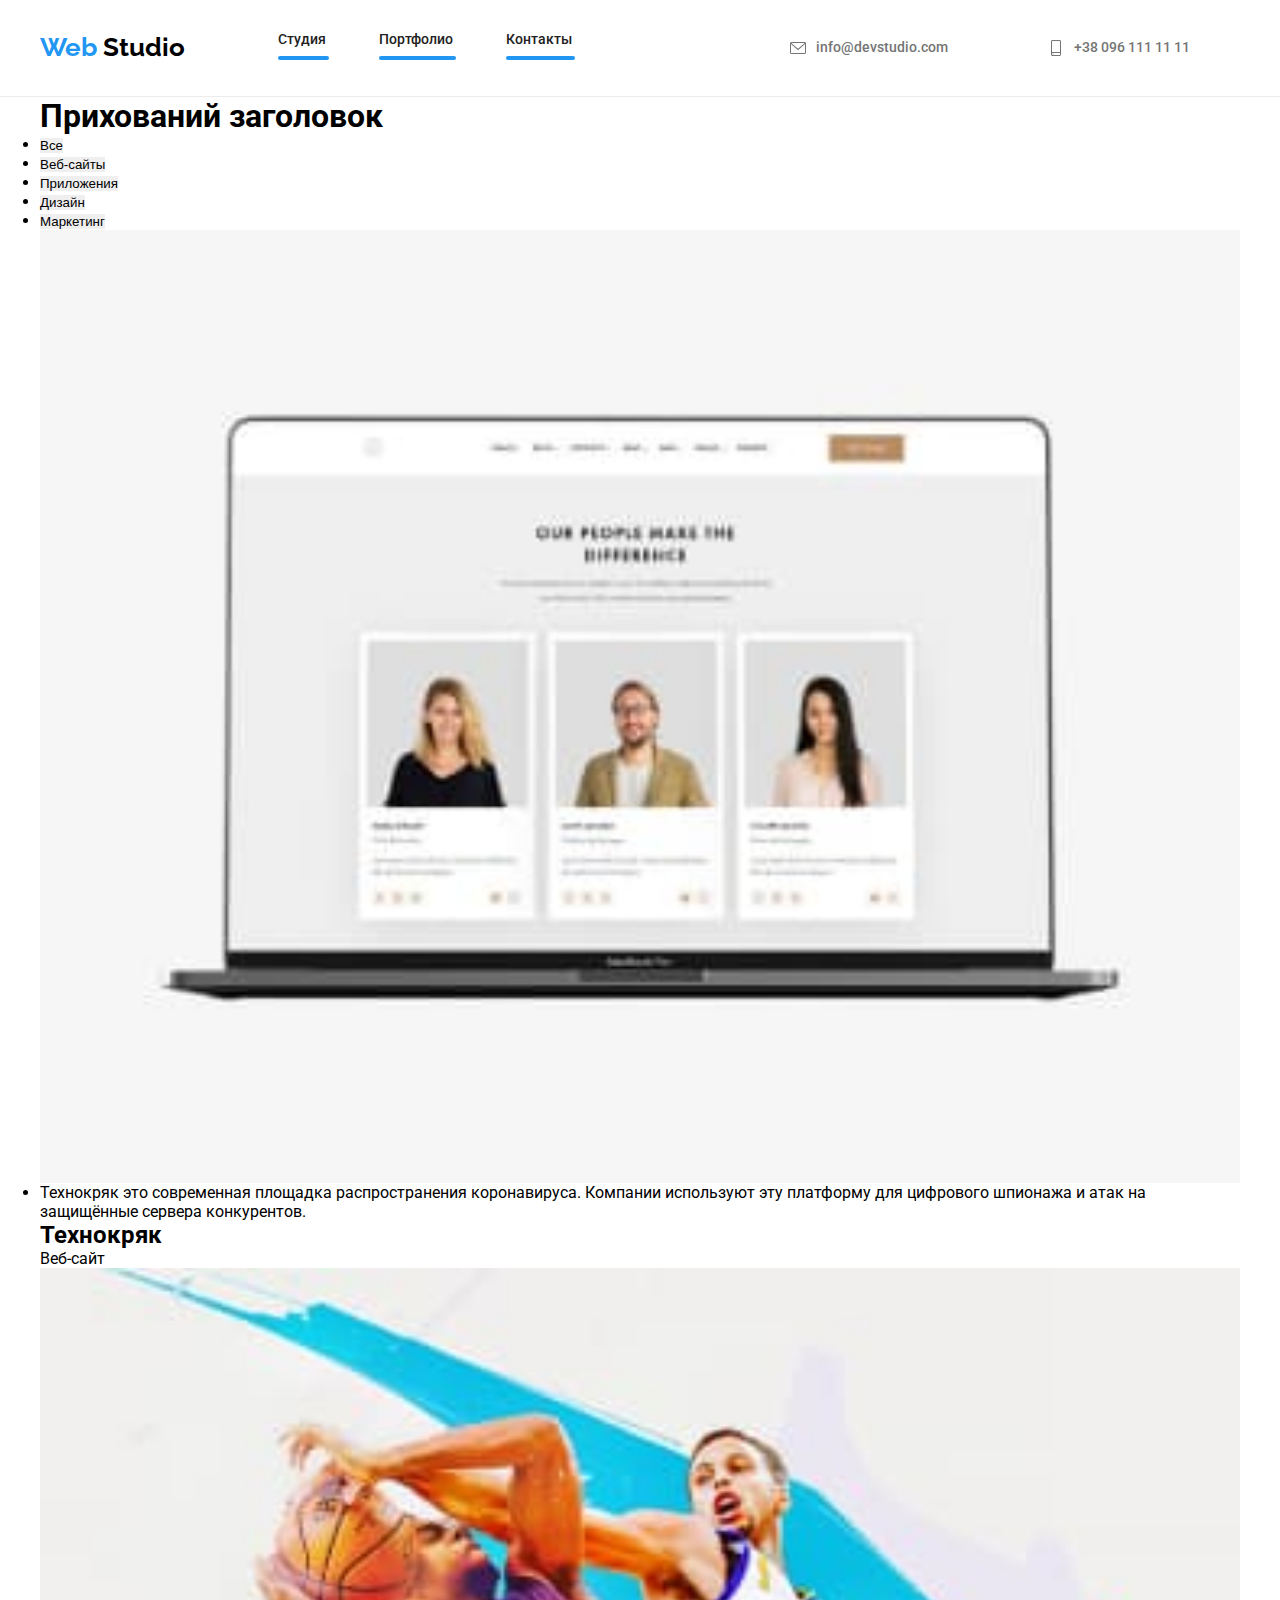
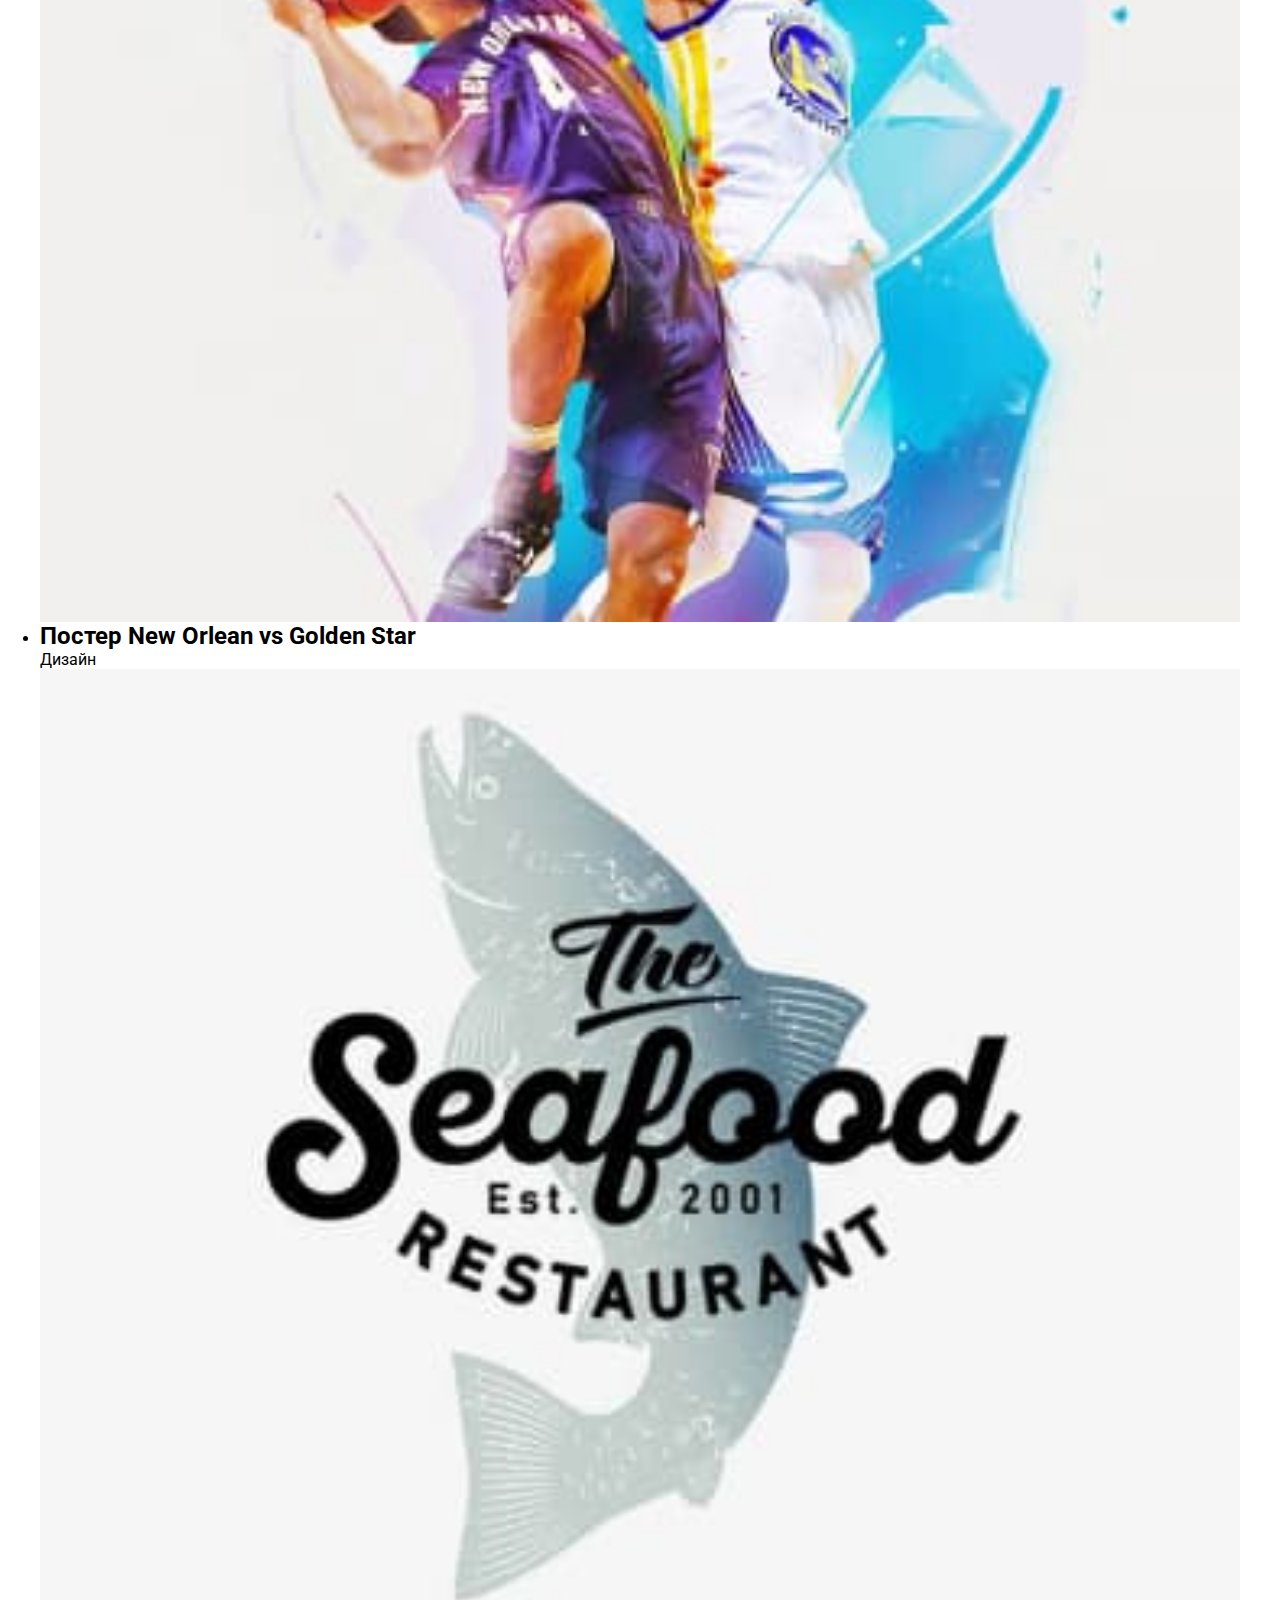
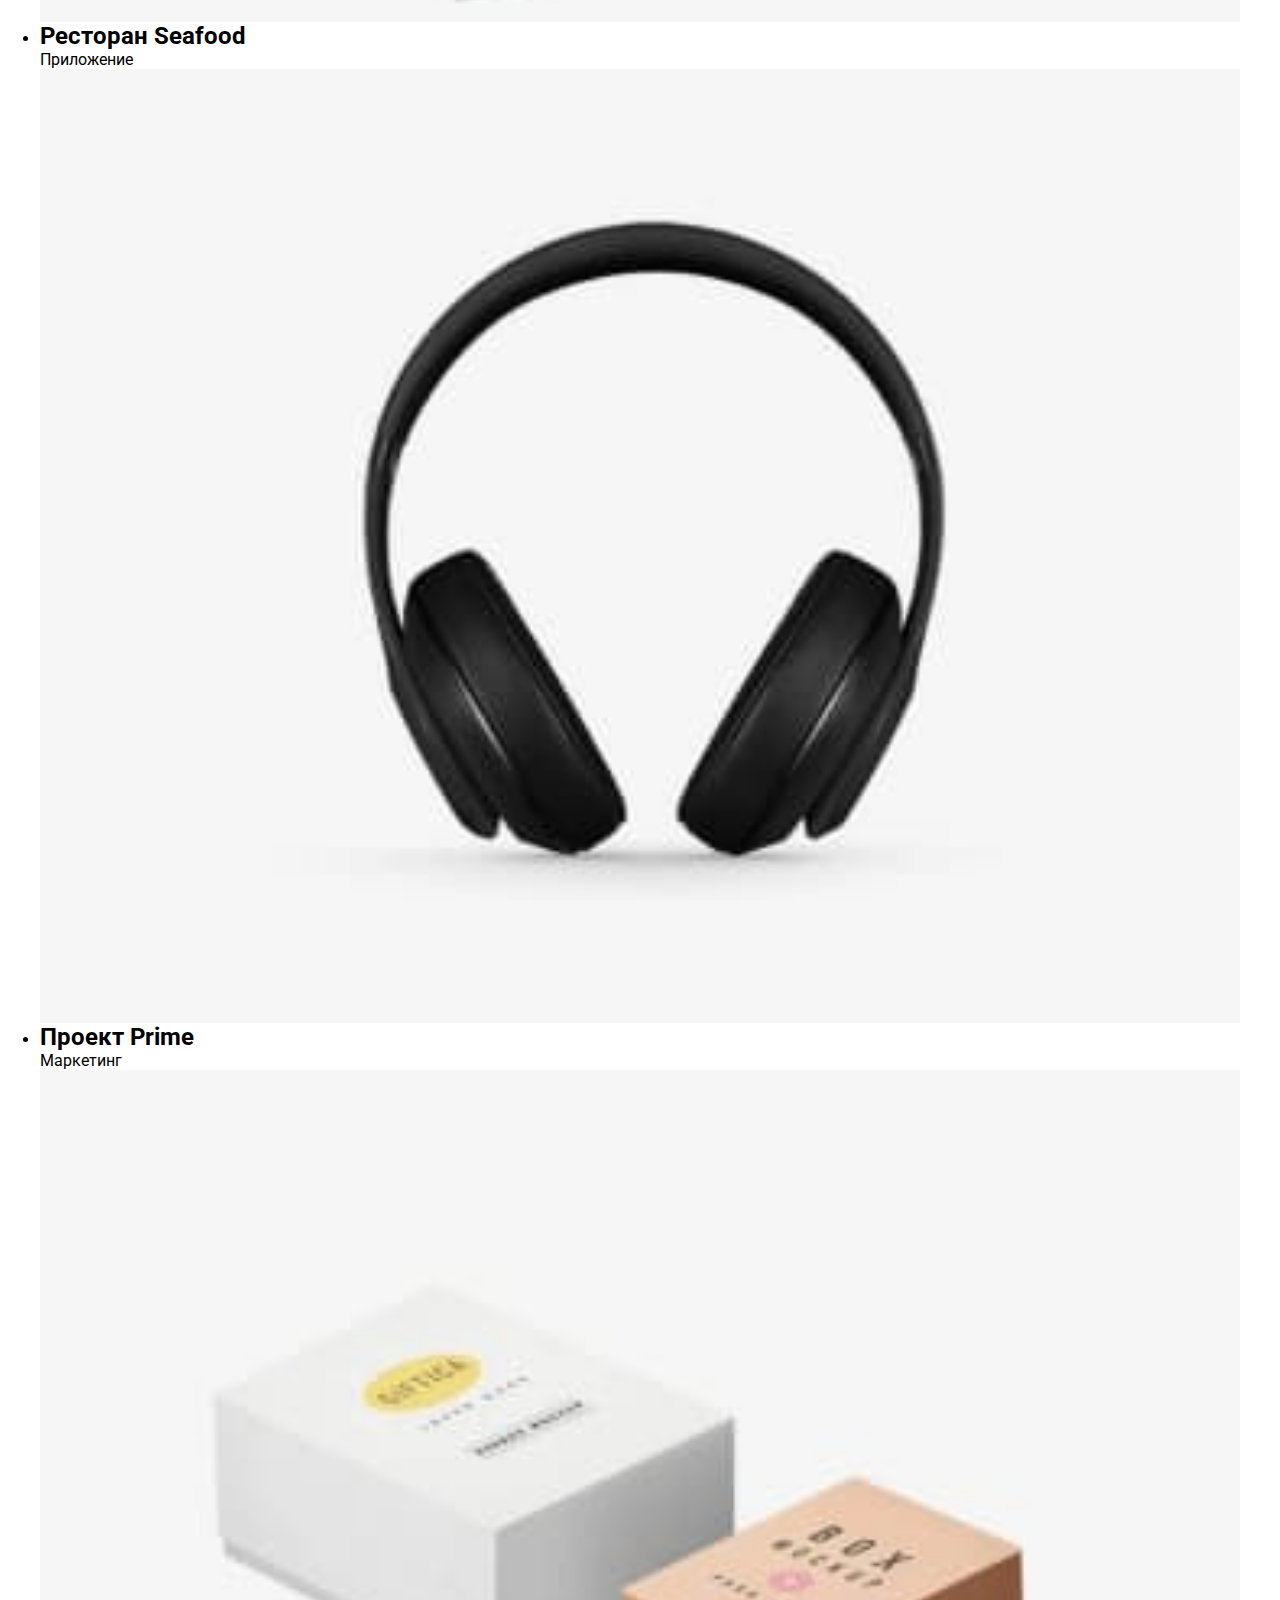
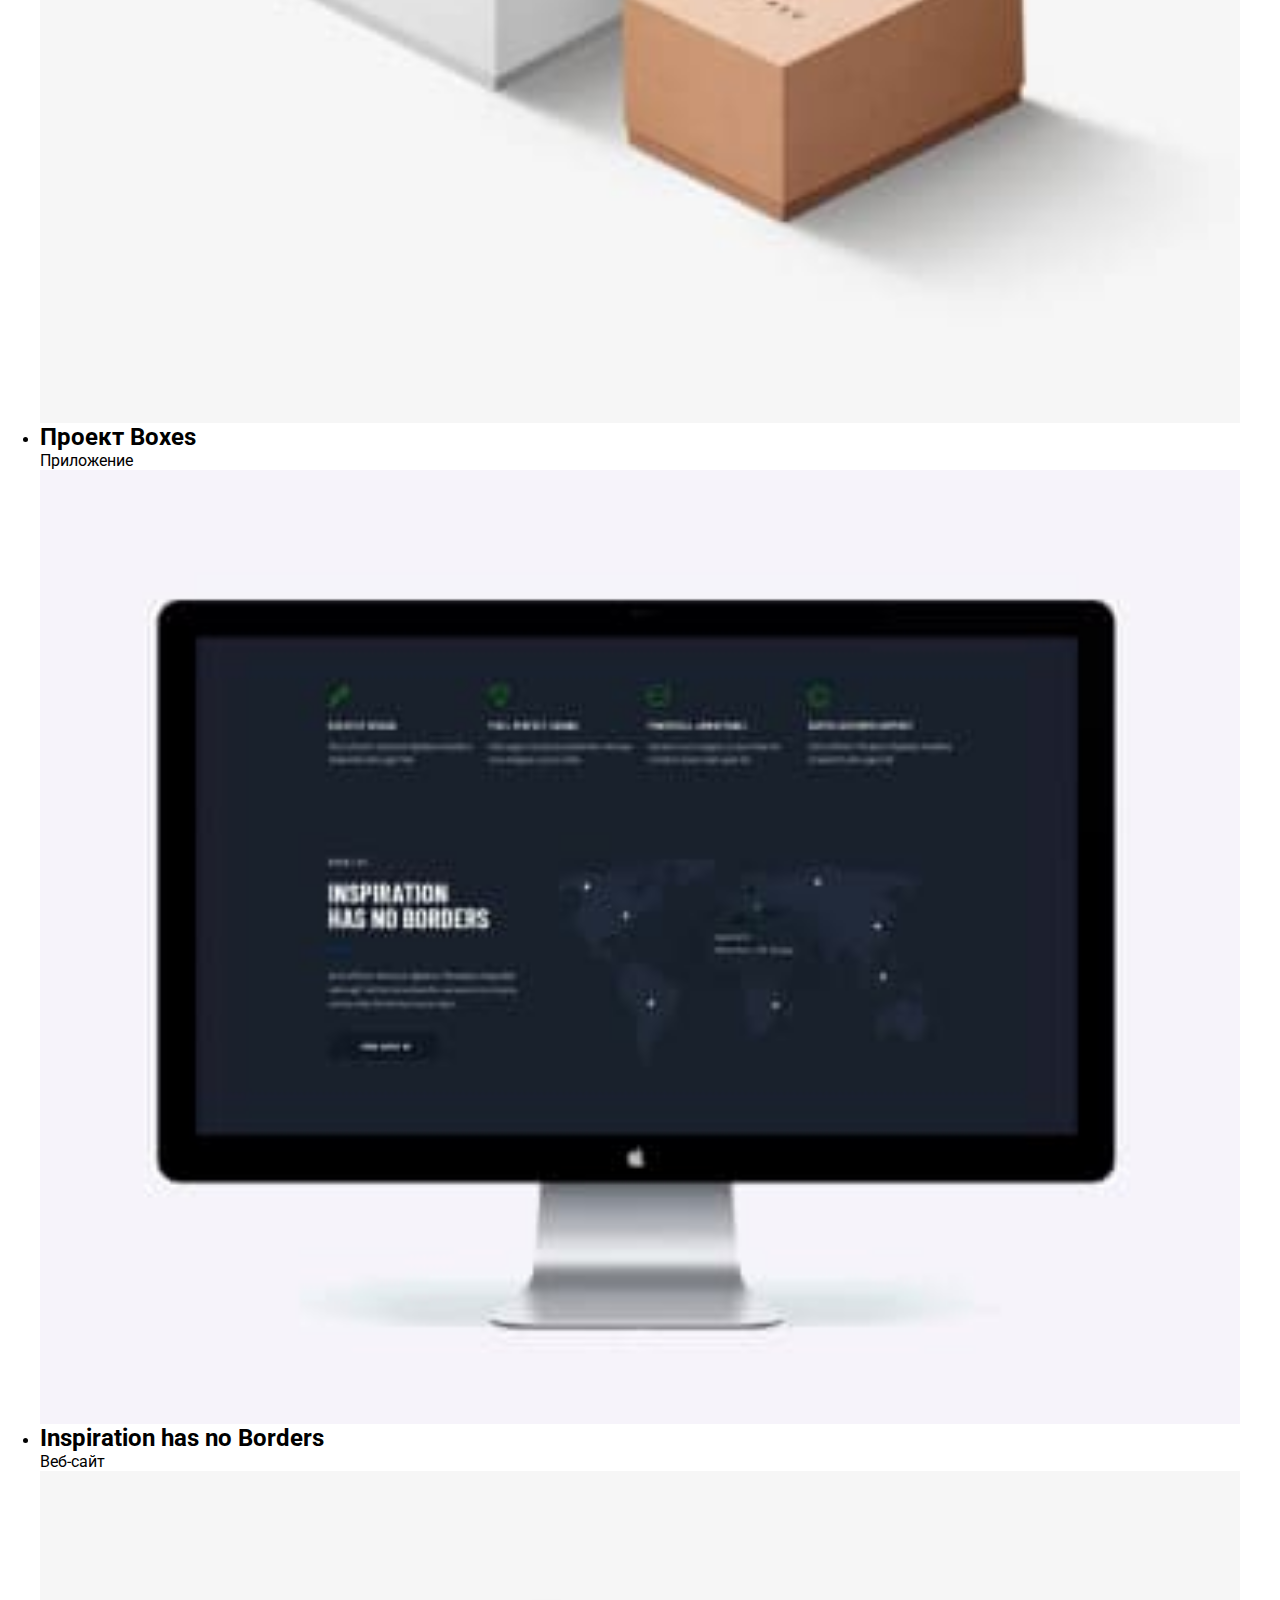
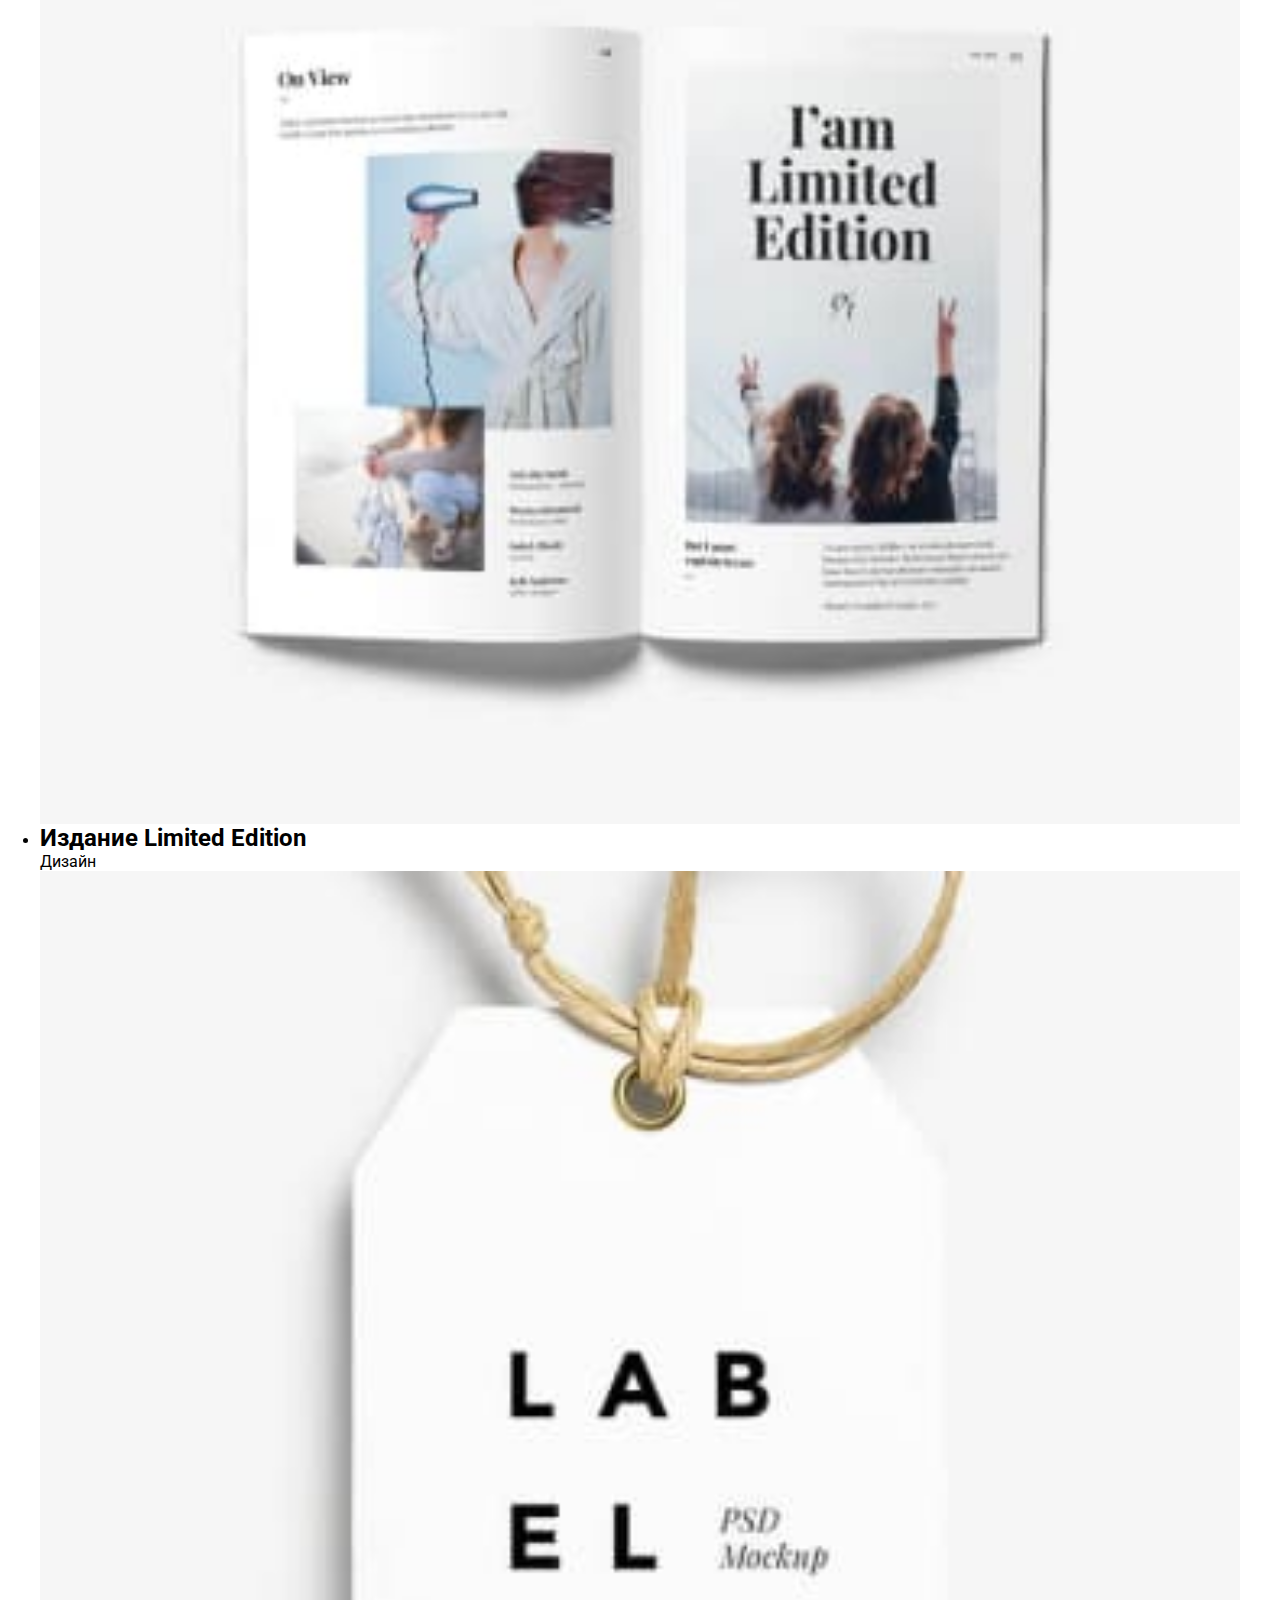
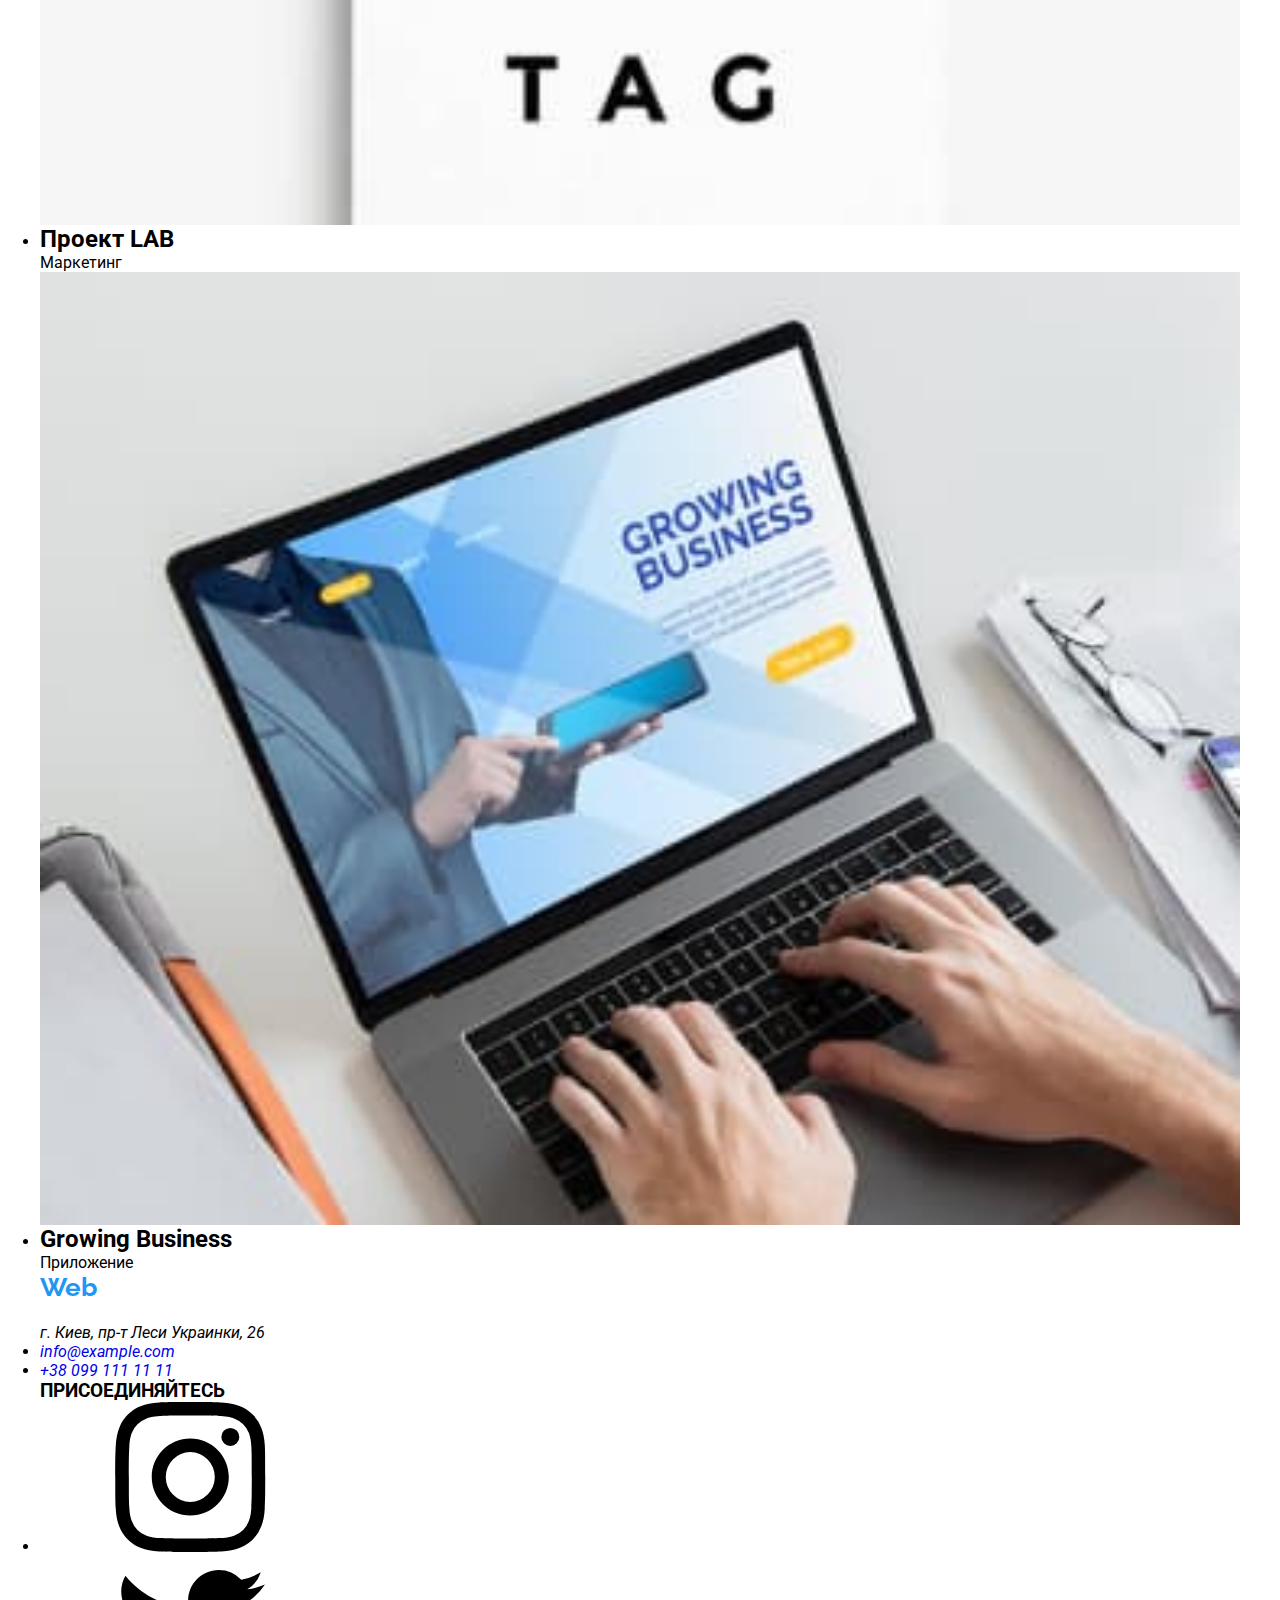
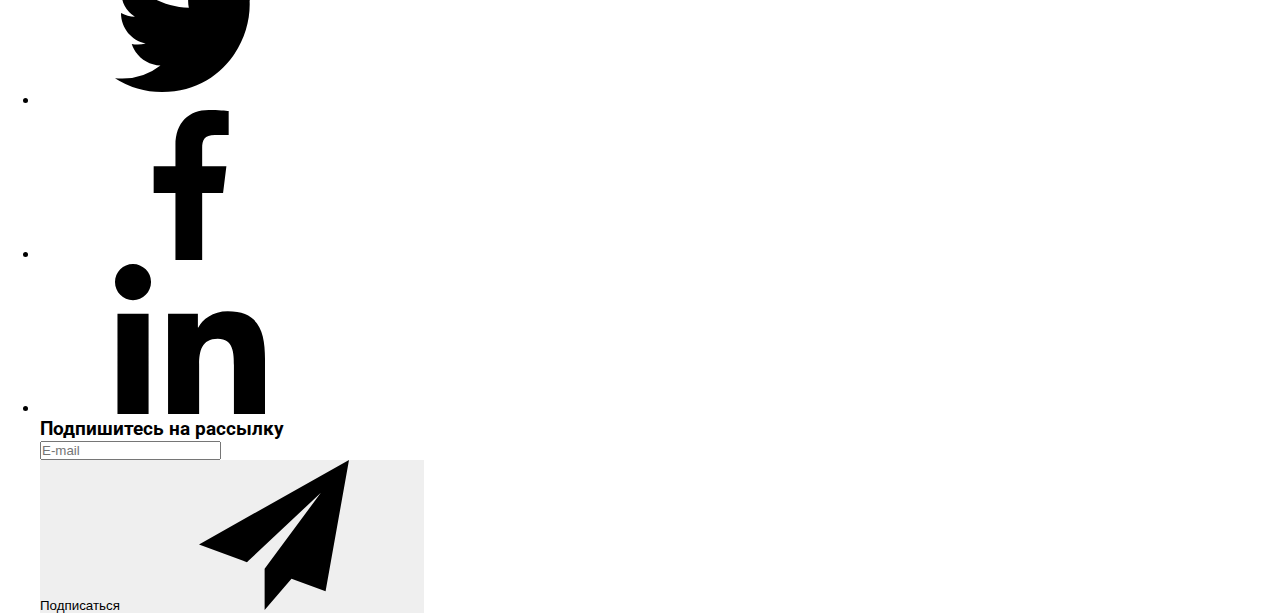
==== portfolio.html @ eff890a0 "Update portfolio.html" ====
<!DOCTYPE html>
<html lang="ru">
<head>
    <meta charset="UTF-8">
    <meta name="viewport" content="width=device-width, initial-scale=1.0">
    <title>Document</title>
    <link href="https://fonts.googleapis.com/css2?family=Raleway:wght@700&family=Roboto:wght@400;500;700;900&display=swap" rel="stylesheet">
    <link rel="stylesheet"  href="./css/modern-normalize.css">
    <link rel="stylesheet" href="./css/main.css"> 
</head>
<body>
    <header class="header header--line">
       <div class="container page-header">
        <nav class="nav-links main-nav">
          <a href="/" class="logotype"> 
            <span class="logotype__accent"> Web</span>
            Studio </a>

          <ul class="set-pages list">

            <li class="set-pages__item">
               <a class="set-pages__links"
                  href="./index.html" > 
                  Студия </a></li>

            <li class="set-pages__item">
               <a class="set-pages__links set-pages__links--current" 
                  href="">
                   Портфолио </a></li>

            <li class="set-pages__item">
               <a class="set-pages__links" 
                  href="#contacts" > 
                  Контакты </a> </li>
          </ul> 

        </nav>

          <ul class="contact-links list">

            <li class="contact-links__item">
              <a class="contact-links__link" href="mailto:info@devstudio.com">
                <svg class="contact-links__mail-svg">
                  <use href="./img/icons.svg#icon-envelope"></use>
                </svg>
                info@devstudio.com</a></li> 

            <li class="contact-links__item">
              <a class="contact-links__link" href="tel:+380961111111">
                <svg class="contact-links__tel-svg">
                  <use href="./img/icons.svg#icon-smartphone"></use>
                </svg>
                +38 096 111 11 11</a> </li>  
          </ul> 
        
       </div>   
    </header>

    <main> 
      <section class="main-main">
        <div class="container container--portfolio"> 
          <h1 class="visually-hidden"> Прихований заголовок  </h1>  
          <!-- КНОПКИ-->

          <ul class="btn-box">
           <li class="btn-box__element">
           
              <button class="btn-box__button" 
               type="button" > Все 
              </button> 
           </li> 

           <li class="btn-box__element">
              <button class="btn-box__button" 
               type="button" > Веб-сайты
              </button>
           </li> 

           <li class="btn-box__element"> 
             <button class="btn-box__button" 
              type="button" > Приложения 
             </button> 
           </li> 

           <li class="btn-box__element"> 
             <button class="btn-box__button"
               type="button" > Дизайн
             </button> 
           </li> 

           <li class="btn-box__element">
              <button class="btn-box__button" 
               type="button" > Маркетинг 
             </button> 
           </li> 
          </ul>
        
          <!-- картрчки -->

          <ul class="card-filters">

              <li class="card-filters__element">
  
                <a class="card-filters__link">
                  <div class="card-filters__thumb">
                    <img 
                     src="./img/img8.jpg" 
                     alt="Фото сторінки веб-сайту"
                     > 
                     <div class="card-filters__overlay">
                       <p class="card-filters__actionstext"> Технокряк это современная площадка распространения коронавируса. Компании используют эту платформу для цифрового шпионажа и атак на защищённые сервера конкурентов.</p>
                     </div>
                  </div>
                  <div class="card-filters__content">
                    <h2 class="card-filters__title">Технокряк</h2>
                    <p class="card-filters__text">Веб-сайт</p>
                 </div>
                </a>
              </li>
  
              <li class="card-filters__element">
  
                 <a class="card-filters__link">
                  <div class="card-filters__thumb">
                    <img 
                     src="./img/img9.jpg" 
                     alt="Фото постера з двома баскетболістами" 
                     >
                   </div>
                   <div class="card-filters__content">
                    <h2 class="card-filters__title">Постер New Orlean vs Golden Star</h2>
                    <p class="card-filters__text">Дизайн</p>
                  </div>
                 </a>
              </li>
  
              <li class="card-filters__element">
  
                 <a class="card-filters__link">
                  <div class="card-filters__thumb">
                    <img 
                     src="./img/img10.jpg"
                     alt="Фото логотипу рестрану Seafood"
                     >
                   </div>
                   <div class="card-filters__content">
                    <h2 class="card-filters__title">Ресторан Seafood</h2>
                    <p class="card-filters__text">Приложение</p>
                  </div>
                 </a>
              </li>
  
              <li class="card-filters__element"> 
  
                <a class="card-filters__link">
                  <div class="card-filters__thumb">
                    <img 
                     src="./img/img11.jpg"
                     alt="На фото відображені навушники" 
                     > 
                  </div>
                  <div class="card-filters__content">
                    <h2 class="card-filters__title">Проект Prime</h2>
                  <p class="card-filters__text">Маркетинг</p>
                  </div>
                </a>
              </li>
  
              <li class="card-filters__element"> 
  
                <a class="card-filters__link">
                  <div class="card-filters__thumb">
                    <img 
                     src="./img/img12.jpg" 
                     alt="На фото відображені дві коробки"
                     >
                  </div> 
                  <div class="card-filters__content">
                    <h2 class="card-filters__title">Проект Boxes</h2>
                  <p class="card-filters__text" >Приложение</p>
                  </div>
                </a>
              </li>
  
              <li class="card-filters__element"> 
  
                <a class="card-filters__link">
                  <div class="card-filters__thumb">
                    <img
                     src="./img/img13.jpg" 
                     alt="На фото відображений екран компютера"
                     >
                  </div>
                  <div class="card-filters__content">
                    <h2 class="card-filters__title">Inspiration has no Borders</h2>
                    <p class="card-filters__text">Веб-сайт</p>
                  </div>
                </a>
              </li>
  
              <li class="card-filters__element"> 
  
                <a class="card-filters__link">
                  <div class="card-filters__thumb">
                    <img
                     src="./img/img14.jpg" 
                     alt="На фото відображені сторінки журналу" 
                     >
                  </div> 
                  
                 <div class="card-filters__content">
                  <h2 class="card-filters__title">Издание Limited Edition</h2>
                  <p class="card-filters__text">Дизайн</p>
                 </div>
                </a>
              </li>
  
              <li class="card-filters__element"> 
  
                <a class="card-filters__link">
                  <div class="card-filters__thumb">
                    <img 
                  src="./img/img15.jpg" 
                  alt="На фото відображена картонова бірка" 
                  >
                  </div>
                  <div class="card-filters__content">
                    <h2 class="card-filters__title">Проект LAB</h2>
                    <p class="card-filters__text" >Маркетинг</p>
                  </div>
                </a>
              </li>
  
              <li class="card-filters__element">
  
                  <a class="card-filters__link">
                   <div class="card-filters__thumb">
                      <img 
                       src="./img/img16.jpg"
                       alt="На фото відображений ноутбук" 
                       >
                    </div>
                    <div class="card-filters__content">
                      <h2 class="card-filters__title">Growing Business</h2>
                    <p class="card-filters__text" >Приложение</p>
                    </div>
                 </a>
              </li>
          </ul> 
          </div>

      </section>
    </main>

    <footer class="footer">

      <div class="container  footer--container">
         
        <div class="box-footer">
          
          <a href="/" class="logotype logotype--inverse 
           container-footer__logotype">
             <span class="logotype__accent">Web</span>Studio</a>
        
         <address id="contacts" class="address-box"> 
          
          <p class="address-box__street">г. Киев, пр-т Леси Украинки, 26   </p> 

          <ul class="contact-footer">

            <li class="contact-footer__meil">
             <a class="contact-footer__link" 
             href="mailto:info@example.com ">info@example.com 
             </a> 
            </li> 

            <li contact-footer__tel>
              <a class="contact-footer__link" 
              href="tel:+380991111111">+38 099 111 11 11
             </a> 
            </li> 
          </ul>
        </address>
        </div>

        <div class="join-box">

          <h3 class="join__title">ПРИСОЕДИНЯЙТЕСЬ </h3>

          <ul class="social-networks">

            <li class="social-networks__elements">
              <a class="social-networks__link">
                 <svg class="social-networks__svg">
              <use href="./img/icons.svg#icon-instagram-2">
              </use>
            </svg></a></li>

            <li class="social-networks__elements">
              <a class="social-networks__link">
                <svg class="social-networks__svg">
              <use href="./img/icons.svg#icon-twitter-1">
              </use>
            </svg></a></li>

            <li class="social-networks__elements">
              <a class="social-networks__link">
                <svg class="social-networks__svg">
              <use href="./img/icons.svg#icon-facebook-1">
              </use>
            </svg></a></li>

            <li class="social-networks__elements">
              <a class="social-networks__link">
                <svg class="social-networks__svg">
              <use href="./img/icons.svg#icon-linkedin-1">
              </use>
            </svg></a></li>
          </ul>

        </div>

        <div class="box-form">
          <h3 class="box-form__text">Подпишитесь на рассылку</h3>

         <div class="form-footer">
           
          <form >
            <input class="form-footer__input"  
                   type="email" 
                   name="mail" 
                   placeholder="E-mail"/>
          </form>
  
          <button class="form-footer___button" 
                  type="submit">Подписаться

           <svg class="form-footer__svg">
             <use href="./img/icons.svg#icon-send"></use>
           </svg> 
          </button>
         </div>
         </div>
       
       </div>
        
    </footer>
    
</body>
</html>
---- css/main.css ----
* {
  margin: 0;
  padding: 0;
}

body {
  font-family: "Roboto", sans-serif;
}

a {
  text-decoration: none;
}

img {
  display: block;
  width: 100%;
  height: auto;
}

button {
  border: 0px;
}

.list {
  padding: 0%;
  margin: 0%;
  list-style: none;
}

.container {
  max-width: 1200px;
  margin: auto;
  padding-left: 15px;
  padding-right: 15px;
}

.header {
  background-color: #ffffff;
}

.page-header {
  display: -webkit-box;
  display: -ms-flexbox;
  display: flex;
  -webkit-box-align: center;
      -ms-flex-align: center;
          align-items: center;
  width: 1200px;
  padding: 0 15px;
  background-color: #ffffff;
}

.header--line {
  border-bottom: 1px solid #ECECEC;
}

.main-nav {
  display: -webkit-box;
  display: -ms-flexbox;
  display: flex;
  -webkit-box-align: center;
      -ms-flex-align: center;
          align-items: center;
}

.logotype {
  display: block;
  font-family: "Raleway", sans-serif;
  font-weight: 700;
  font-size: 26px;
  line-height: 1.19;
  font-style: normal;
  color: #000000;
}

.logotype--inverse {
  color: #ffffff;
}

.logotype__accent {
  color: #2196f3;
}

.container-footer__logotype {
  margin-bottom: 20px;
}

.set-pages {
  display: -webkit-box;
  display: -ms-flexbox;
  display: flex;
  margin-left: 93px;
  font-style: normal;
  font-weight: 500;
  font-size: 14px;
  line-height: 1.14;
}

.set-pages__item + .set-pages__item {
  margin-left: 50px;
}

.set-pages__links {
  display: block;
  padding-top: 32px;
  padding-bottom: 32px;
}

.set-pages__item__links {
  display: -webkit-box;
  display: -ms-flexbox;
  display: flex;
  -webkit-box-align: center;
      -ms-flex-align: center;
          align-items: center;
}

.set-pages__links.current {
  color: #2196f3;
}

.set-pages__links {
  color: #212121;
}

.set-pages__links:hover, .set-pages__links:focus {
  color: #2196f3;
  -webkit-transition-property: -webkit-transform;
  transition-property: -webkit-transform;
  transition-property: transform;
  transition-property: transform, -webkit-transform;
  -webkit-transition: 250ms cubic-bezier(0.4, 0, 0.2, 1);
  transition: 250ms cubic-bezier(0.4, 0, 0.2, 1);
}

.set-pages__links {
  position: relative;
}

.set-pages__links::after {
  content: "";
  display: inline-block;
  width: 100%;
  height: 4px;
  background-color: #2196f3;
  border-radius: 2px;
}

.set-pages__links--current::after {
  position: relative;
  content: "";
  left: 0;
  bottom: 0;
  display: inline-block;
  width: 100%;
  height: 4px;
  background-color: #2196f3;
  border-radius: 2px;
}

.contact-links {
  font-style: normal;
  font-weight: 500;
  font-size: 14px;
  line-height: 1.14;
  margin-left: auto;
  display: -webkit-box;
  display: -ms-flexbox;
  display: flex;
  -webkit-box-align: center;
      -ms-flex-align: center;
          align-items: center;
}

.contact-links__link {
  display: -webkit-box;
  display: -ms-flexbox;
  display: flex;
  -webkit-box-align: center;
      -ms-flex-align: center;
          align-items: center;
  margin-right: 50px;
  color: #757575;
}

.contact-links__link:hover, .contact-links__link:focus {
  color: #2196f3;
  -webkit-transition-property: -webkit-transform;
  transition-property: -webkit-transform;
  transition-property: transform;
  transition-property: transform, -webkit-transform;
  -webkit-transition: 250ms cubic-bezier(0.4, 0, 0.2, 1);
  transition: 250ms cubic-bezier(0.4, 0, 0.2, 1);
}

.contact-links__item + .contact-links__item {
  margin-left: 50px;
}

.contact-links__mail-svg {
  width: 16px;
  height: 16px;
  fill: currentColor;
  margin-right: 10px;
}

.contact-links__tel-svg {
  width: 16px;
  height: 16px;
  fill: currentColor;
  margin-right: 10px;
}
/*# sourceMappingURL=main.css.map */
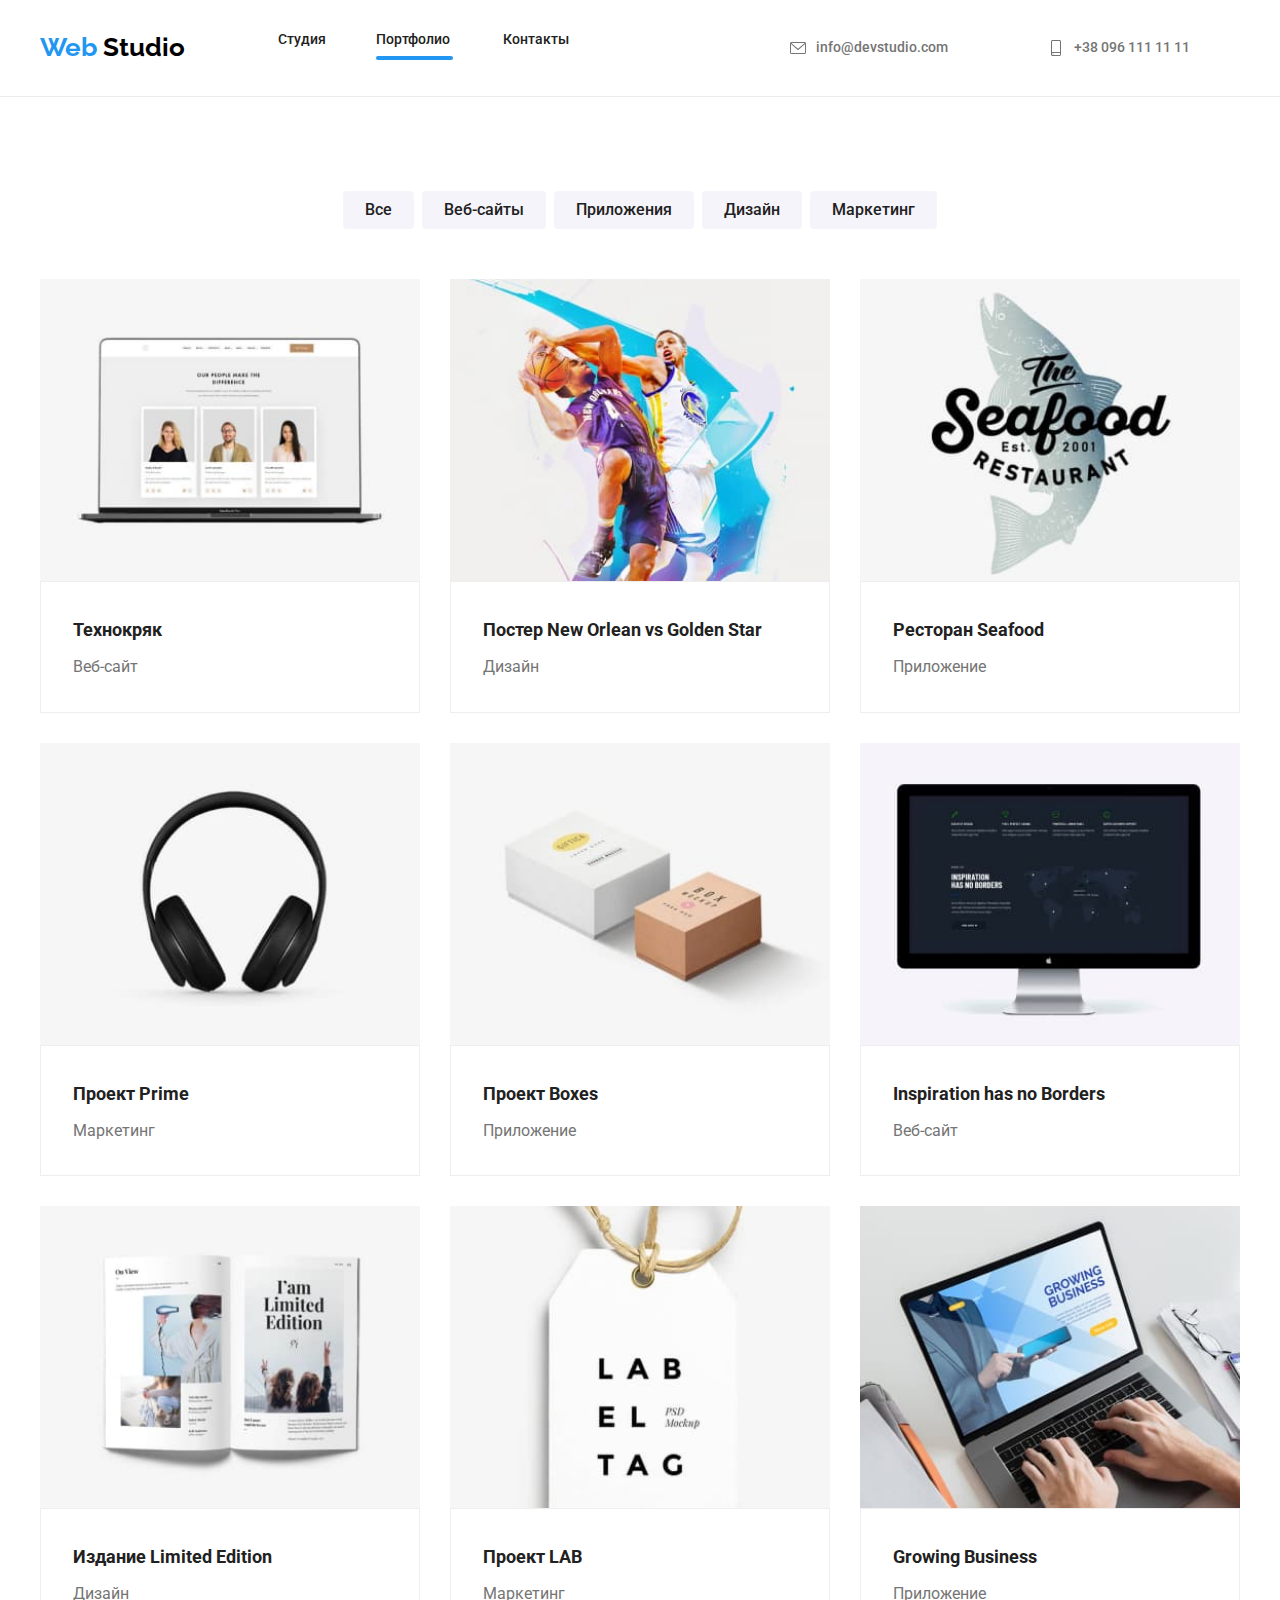
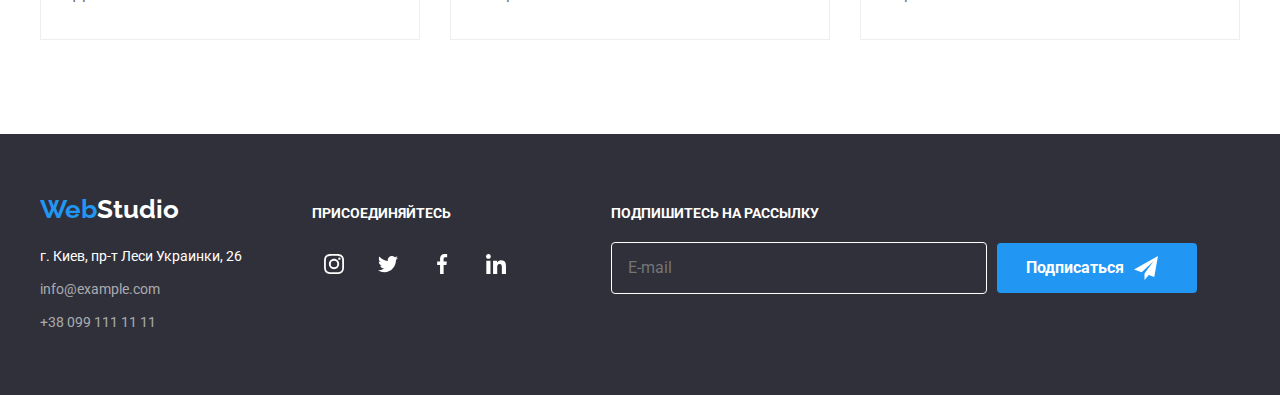
==== commit 1fa06453: "Update portfolio.html" ====
--- a/portfolio.html
+++ b/portfolio.html
@@ -290,28 +290,28 @@
           <ul class="social-networks">
 
             <li class="social-networks__elements">
-              <a class="social-networks__link">
+              <a class="social-networks__link--white">
                  <svg class="social-networks__svg">
               <use href="./img/icons.svg#icon-instagram-2">
               </use>
             </svg></a></li>
 
             <li class="social-networks__elements">
-              <a class="social-networks__link">
+              <a class="social-networks__link--white">
                 <svg class="social-networks__svg">
               <use href="./img/icons.svg#icon-twitter-1">
               </use>
             </svg></a></li>
 
             <li class="social-networks__elements">
-              <a class="social-networks__link">
+              <a class="social-networks__link--white">
                 <svg class="social-networks__svg">
               <use href="./img/icons.svg#icon-facebook-1">
               </use>
             </svg></a></li>
 
             <li class="social-networks__elements">
-              <a class="social-networks__link">
+              <a class="social-networks__link--white">
                 <svg class="social-networks__svg">
               <use href="./img/icons.svg#icon-linkedin-1">
               </use>
--- a/css/main.css
+++ b/css/main.css
@@ -19,6 +19,10 @@
 
 button {
   border: 0px;
+}
+
+ul {
+  list-style: none;
 }
 
 .list {
@@ -115,7 +119,7 @@
           align-items: center;
 }
 
-.set-pages__links.current {
+.set-pages--current {
   color: #2196f3;
 }
 
@@ -135,15 +139,6 @@
 
 .set-pages__links {
   position: relative;
-}
-
-.set-pages__links::after {
-  content: "";
-  display: inline-block;
-  width: 100%;
-  height: 4px;
-  background-color: #2196f3;
-  border-radius: 2px;
 }
 
 .set-pages__links--current::after {
@@ -210,4 +205,1003 @@
   fill: currentColor;
   margin-right: 10px;
 }
+
+.hero {
+  max-width: 1600px;
+  text-align: center;
+  margin: 0 auto;
+}
+
+.hero__container {
+  padding: 200px 15px;
+  max-width: 1600px;
+  margin-left: auto;
+  margin-right: auto;
+  background-image: -webkit-gradient(linear, left top, left bottom, from(rgba(47, 48, 58, 0.4)), to(rgba(47, 48, 58, 0.4))), url("/img/Img 17.jpg");
+  background-image: linear-gradient(rgba(47, 48, 58, 0.4), rgba(47, 48, 58, 0.4)), url("/img/Img 17.jpg");
+  background-repeat: no-repeat;
+  background-size: cover;
+  background-position: center;
+}
+
+.hero__title {
+  width: 696px;
+  margin-left: auto;
+  margin-right: auto;
+  margin-bottom: 30px;
+  font-style: normal;
+  font-weight: 900;
+  font-size: 44px;
+  line-height: 1.36;
+  color: #ffffff;
+  text-align: center;
+}
+
+.hero__button {
+  font-family: "Roboto", sans-serif;
+  font-style: normal;
+  font-weight: 700;
+  font-size: 16px;
+  line-height: 1.8;
+  color: #ffffff;
+  background-color: #2196f3;
+  outline: 0px;
+  padding: 10px 32px;
+  border-radius: 4px;
+}
+
+.backdrop {
+  position: fixed;
+  top: 0;
+  left: 0;
+  width: 100%;
+  height: 100%;
+  background-color: rgba(175, 149, 149, 0.2);
+  opacity: 1;
+  -webkit-transition: opacity 250ms cubic-bezier(0.4, 0, 0.2, 1);
+  transition: opacity 250ms cubic-bezier(0.4, 0, 0.2, 1);
+}
+
+.backdrop.is-hidden {
+  opacity: 0;
+  pointer-events: none;
+  visibility: visible;
+}
+
+.modal {
+  -webkit-transform: translate(-50%, -50%) scale(1.2);
+          transform: translate(-50%, -50%) scale(1.2);
+}
+
+.modal {
+  position: absolute;
+  top: 50%;
+  left: 50%;
+  padding: 40px;
+  min-height: 581px;
+  min-width: 528px;
+  border-radius: 4px;
+  -webkit-box-shadow: 0px 1px 3px rgba(0, 0, 0, 0.12), 0px 1px 1px rgba(0, 0, 0, 0.14), 0px 2px 1px rgba(0, 0, 0, 0.2);
+          box-shadow: 0px 1px 3px rgba(0, 0, 0, 0.12), 0px 1px 1px rgba(0, 0, 0, 0.14), 0px 2px 1px rgba(0, 0, 0, 0.2);
+  -webkit-transform: translate(-50%, -50%) scale(1);
+          transform: translate(-50%, -50%) scale(1);
+  background-color: #ffffff;
+  padding-top: 40px;
+  padding-bottom: 40px;
+  padding-left: 40px;
+  padding-right: 40px;
+}
+
+.modal-button {
+  display: -webkit-box;
+  display: -ms-flexbox;
+  display: flex;
+  -webkit-box-pack: center;
+      -ms-flex-pack: center;
+          justify-content: center;
+  -webkit-box-align: center;
+      -ms-flex-align: center;
+          align-items: center;
+  position: absolute;
+  width: 30px;
+  height: 30px;
+  background-color: #ffffff;
+  border: 1px solid rgba(0, 0, 0, 0.1);
+  border-radius: 50%;
+  top: 8px;
+  right: 8px;
+  outline: 0px;
+}
+
+.modal-button:hover .modal-button__close,
+.modal-button:focus .modal-button__close {
+  -webkit-transition-property: -webkit-transform;
+  transition-property: -webkit-transform;
+  transition-property: transform;
+  transition-property: transform, -webkit-transform;
+  -webkit-transition: 250ms cubic-bezier(0.4, 0, 0.2, 1);
+  transition: 250ms cubic-bezier(0.4, 0, 0.2, 1);
+  color: #2196f3;
+  outline: 0px;
+}
+
+.modal-button__close {
+  width: 18px;
+  height: 18px;
+  top: 3px;
+  left: 4px;
+  fill: #000000;
+}
+
+.modal-title {
+  font-family: "Roboto", sans-serif;
+  font-style: normal;
+  font-weight: 700;
+  font-size: 20px;
+  line-height: 1,15px;
+  color: #212121;
+  text-align: center;
+  margin-bottom: 12px;
+  letter-spacing: 0.03em;
+}
+
+.form-field {
+  display: -webkit-box;
+  display: -ms-flexbox;
+  display: flex;
+  -webkit-box-orient: vertical;
+  -webkit-box-direction: normal;
+      -ms-flex-direction: column;
+          flex-direction: column;
+  margin-bottom: 10px;
+  position: relative;
+}
+
+.form-field__name {
+  font-family: "Roboto", sans-serif;
+  font-style: normal;
+  font-weight: 400;
+  font-size: 12px;
+  line-height: 1,16px;
+  color: #757575;
+  margin-bottom: 4px;
+  letter-spacing: 0.01em;
+}
+
+.form-field--placecomment {
+  font-family: "Roboto", sans-serif;
+  margin-bottom: 20px;
+}
+
+.form-field__input {
+  height: 40px;
+  border: 1px solid rgba(33, 33, 33, 0.2);
+  border-radius: 4px;
+  padding-left: 40px;
+}
+
+.form-field__input:hover, .form-field__input:focus {
+  fill: #2196f3;
+  border-color: #2196f3;
+  -webkit-transition-property: -webkit-transform;
+  transition-property: -webkit-transform;
+  transition-property: transform;
+  transition-property: transform, -webkit-transform;
+  -webkit-transition: 250ms cubic-bezier(0.4, 0, 0.2, 1);
+  transition: 250ms cubic-bezier(0.4, 0, 0.2, 1);
+}
+
+.form-field__input:focus,
+.form-field__input:hover + .form-field__svg {
+  outline: none;
+  fill: #2196f3;
+  -webkit-transition-property: -webkit-transform;
+  transition-property: -webkit-transform;
+  transition-property: transform;
+  transition-property: transform, -webkit-transform;
+  -webkit-transition: 250ms cubic-bezier(0.4, 0, 0.2, 1);
+  transition: 250ms cubic-bezier(0.4, 0, 0.2, 1);
+}
+
+.form-field__svg {
+  position: absolute;
+  top: 50%;
+  left: 12px;
+  fill: #212121;
+}
+
+.form-field__textarea {
+  height: 120px;
+  border: 1px solid rgba(33, 33, 33, 0.2);
+  border-radius: 4px;
+  margin-bottom: 20px;
+  padding: 12px 16px;
+  font-family: "Roboto", sans-serif;
+  font-style: normal;
+  font-weight: 400;
+  font-size: 12px;
+  line-height: 1.16px;
+  color: rgba(117, 117, 117, 0.5);
+}
+
+.form-field__textarea:hover, .form-field__textarea:focus {
+  border: 1px solid #2196f3;
+  outline: none;
+  -webkit-transition-property: -webkit-transform;
+  transition-property: -webkit-transform;
+  transition-property: transform;
+  transition-property: transform, -webkit-transform;
+  -webkit-transition: 250ms cubic-bezier(0.4, 0, 0.2, 1);
+  transition: 250ms cubic-bezier(0.4, 0, 0.2, 1);
+}
+
+.wrapper-checkbox__label {
+  font-style: normal;
+  font-weight: 400;
+  font-size: 14px;
+  line-height: 1.71px;
+  color: #757575;
+  display: -webkit-box;
+  display: -ms-flexbox;
+  display: flex;
+  -webkit-box-align: center;
+      -ms-flex-align: center;
+          align-items: center;
+  margin-bottom: 30px;
+}
+
+.wrapper-checkbox__link {
+  display: block;
+  color: #2196f3;
+  text-decoration: underline;
+}
+
+.wrapper-checkbox__input {
+  position: absolute;
+  width: 1px;
+  height: 1px;
+  margin: -1px;
+  border: 0;
+  padding: 0;
+  white-space: nowrap;
+  -webkit-clip-path: inset(100%);
+          clip-path: inset(100%);
+  clip: rect(0 0 0 0);
+  overflow: hidden;
+}
+
+.wrapper-checkbox__icon {
+  display: inline-block;
+  width: 16px;
+  height: 15px;
+  letter-spacing: 00.03em;
+  border: 2px solid #212121;
+  border-radius: 2px;
+  margin-left: 14px;
+  margin-right: 9px;
+}
+
+.wrapper-checkbox__input:checked + .wrapper-checkbox__icon {
+  border-color: transparent;
+  fill: #ffffff;
+  background-color: #2196f3;
+  background-image: url(../img/icon-check.svg);
+  background-size: contain;
+  background-origin: border-box;
+  -webkit-transition-property: -webkit-transform;
+  transition-property: -webkit-transform;
+  transition-property: transform;
+  transition-property: transform, -webkit-transform;
+  -webkit-transition: 250ms cubic-bezier(0.4, 0, 0.2, 1);
+  transition: 250ms cubic-bezier(0.4, 0, 0.2, 1);
+}
+
+.div-button__submit {
+  width: 200px;
+  height: 50px;
+  border-radius: 4px;
+  border: 1px solid #2196f3;
+  color: #ffffff;
+  background-color: #2196f3;
+  font-weight: 700;
+  font-size: 16px;
+  line-height: 1.87px;
+  outline: 0px;
+}
+
+.div-button {
+  display: -webkit-box;
+  display: -ms-flexbox;
+  display: flex;
+  -webkit-box-pack: center;
+      -ms-flex-pack: center;
+          justify-content: center;
+}
+
+textarea {
+  resize: none;
+}
+
+.container--advantages {
+  padding-top: 94px;
+  padding-bottom: 94px;
+}
+
+.visually-hidden {
+  position: absolute;
+  width: 1px;
+  height: 1px;
+  margin: -1px;
+  border: 0;
+  padding: 0;
+  white-space: nowrap;
+  -webkit-clip-path: inset(100%);
+          clip-path: inset(100%);
+  clip: rect(0 0 0 0);
+  overflow: hidden;
+}
+
+.set-info {
+  display: -webkit-box;
+  display: -ms-flexbox;
+  display: flex;
+  width: 1200px;
+}
+
+.set-info .list__icons {
+  height: 120px;
+  display: -webkit-box;
+  display: -ms-flexbox;
+  display: flex;
+  -webkit-box-align: center;
+      -ms-flex-align: center;
+          align-items: center;
+  -webkit-box-pack: center;
+      -ms-flex-pack: center;
+          justify-content: center;
+  background-color: #f5f4fa;
+  margin-bottom: 30px;
+}
+
+.set-info .list__svg {
+  width: 70px;
+  height: 70px;
+  fill: currentColor;
+}
+
+.set-info .list + .list {
+  margin-left: 30px;
+}
+
+.set-info .list {
+  -ms-flex-preferred-size: calc((100% - 90px) / 4);
+      flex-basis: calc((100% - 90px) / 4);
+}
+
+.list__title {
+  font-style: normal;
+  font-weight: 700;
+  font-size: 14px;
+  line-height: 1.14;
+  color: #212121;
+  margin-bottom: 10px;
+}
+
+.list__text {
+  font-style: normal;
+  font-weight: 400;
+  font-size: 14px;
+  line-height: 1.71;
+  color: #757575;
+}
+
+.container--our-work {
+  padding-bottom: 94px;
+}
+
+.our-work-title {
+  font-style: normal;
+  font-weight: 700;
+  font-size: 36px;
+  line-height: 1.16;
+  text-align: center;
+  color: #212121;
+  margin-bottom: 50px;
+}
+
+.box-our-work {
+  margin: 0;
+  list-style: none;
+  display: -webkit-box;
+  display: -ms-flexbox;
+  display: flex;
+  margin-left: -30px;
+}
+
+.box-our-work > .box-our-work__list {
+  -ms-flex-preferred-size: calc(100% / 3 - 30px);
+      flex-basis: calc(100% / 3 - 30px);
+  margin-left: 30px;
+}
+
+.box-our-work__list {
+  margin: 0;
+  position: relative;
+}
+
+.employee-name {
+  font-style: normal;
+  font-weight: 500;
+  font-size: 16px;
+  line-height: 1.18;
+  color: #212121;
+}
+
+.employee-position {
+  font-style: normal;
+  font-weight: 400;
+  font-size: 16px;
+  line-height: 1.18;
+  color: #757575;
+}
+
+.card-thumb-container {
+  position: absolute;
+  bottom: 0;
+  width: 100%;
+  padding-top: 27px;
+  padding-bottom: 27px;
+  background-color: rgba(47, 48, 58, 0.8);
+  display: block;
+}
+
+.box-our-work__card-thumb {
+  position: relative;
+  overflow: hidden;
+}
+
+.card-thumb-container > .box-our-work__text {
+  text-align: center;
+}
+
+.box-our-work__card-thumb > .card-thumb-container {
+  position: absolute;
+}
+
+.box-our-work__text {
+  font-style: normal;
+  font-weight: 700;
+  font-size: 14px;
+  line-height: 1.14;
+  color: #ffffff;
+}
+
+.our-team {
+  background-color: #f5f4fa;
+  padding-top: 94px;
+  padding-bottom: 94px;
+}
+
+.our-team-title {
+  font-style: normal;
+  font-weight: 700;
+  font-size: 36px;
+  line-height: 1.16;
+  color: #212121;
+  text-align: center;
+  margin-bottom: 50px;
+}
+
+.list-employees {
+  padding: 0;
+  margin: 0%;
+  list-style: none;
+  display: -webkit-box;
+  display: -ms-flexbox;
+  display: flex;
+  margin-left: -30px;
+  margin-top: -0;
+}
+
+.list-employees__item {
+  -ms-flex-preferred-size: calc(100% / 4 - 30px);
+      flex-basis: calc(100% / 4 - 30px);
+  margin-left: 30px;
+  margin-top: 0;
+  background-color: #ffffff;
+}
+
+.our-employee {
+  border-radius: 4px;
+  -webkit-box-shadow: 0px 1px 3px rgba(0, 0, 0, 0.12), 0px 1px 1px rgba(0, 0, 0, 0.14), 0px 2px 1px rgba(0, 0, 0, 0.2);
+          box-shadow: 0px 1px 3px rgba(0, 0, 0, 0.12), 0px 1px 1px rgba(0, 0, 0, 0.14), 0px 2px 1px rgba(0, 0, 0, 0.2);
+}
+
+.card-content {
+  font-style: normal;
+  font-weight: 400;
+  font-size: 16px;
+  line-height: 1.18;
+  color: #212121;
+  padding: 30px 59px 30px 60px;
+}
+
+.card-content__position {
+  margin-top: 10px;
+  color: #757575;
+}
+
+.social-networks__link {
+  width: 44px;
+  height: 44px;
+  border-radius: 50%;
+  color: #AFB1B8;
+  display: -webkit-box;
+  display: -ms-flexbox;
+  display: flex;
+  -webkit-box-align: center;
+      -ms-flex-align: center;
+          align-items: center;
+  -webkit-box-pack: center;
+      -ms-flex-pack: center;
+          justify-content: center;
+}
+
+.social-networks__link:hover, .social-networks__link:focus {
+  background-color: #2196f3;
+  color: #ffffff;
+  -webkit-transition-property: -webkit-transform;
+  transition-property: -webkit-transform;
+  transition-property: transform;
+  transition-property: transform, -webkit-transform;
+  -webkit-transition: 250ms cubic-bezier(0.4, 0, 0.2, 1);
+  transition: 250ms cubic-bezier(0.4, 0, 0.2, 1);
+}
+
+.social-networks {
+  display: -webkit-box;
+  display: -ms-flexbox;
+  display: flex;
+  -webkit-box-align: center;
+      -ms-flex-align: center;
+          align-items: center;
+  margin-top: 16px;
+}
+
+.social-networks .social-networks__elements + .social-networks__elements {
+  margin-left: 10px;
+}
+
+.social-networks__svg {
+  width: 20px;
+  height: 20px;
+  fill: currentColor;
+}
+
+.container--our-customers {
+  padding-top: 94px;
+  padding-bottom: 94px;
+}
+
+.our-cust-title {
+  font-style: normal;
+  font-weight: 700;
+  font-size: 36px;
+  line-height: 1,16px;
+  color: #212121;
+  text-align: center;
+  margin-bottom: 50px;
+}
+
+.customer-list {
+  display: -webkit-box;
+  display: -ms-flexbox;
+  display: flex;
+  -webkit-box-align: center;
+      -ms-flex-align: center;
+          align-items: center;
+  -webkit-box-pack: center;
+      -ms-flex-pack: center;
+          justify-content: center;
+  margin: 0;
+  padding: 0;
+}
+
+.customer-list .customer-list__element + .customer-list__element {
+  margin-left: 30px;
+}
+
+.customer-list__link {
+  display: -webkit-box;
+  display: -ms-flexbox;
+  display: flex;
+  -webkit-box-align: center;
+      -ms-flex-align: center;
+          align-items: center;
+  -webkit-box-pack: center;
+      -ms-flex-pack: center;
+          justify-content: center;
+  width: 170px;
+  height: 90px;
+  fill: #AFB1B8;
+  border: 1px solid #AFB1B8;
+  border-radius: 4px;
+}
+
+.customer-list__link:hover, .customer-list__link:focus {
+  fill: #2196f3;
+  border: 1px solid #2196f3;
+  -webkit-transition-property: -webkit-transform;
+  transition-property: -webkit-transform;
+  transition-property: transform;
+  transition-property: transform, -webkit-transform;
+  -webkit-transition: 250ms cubic-bezier(0.4, 0, 0.2, 1);
+  transition: 250ms cubic-bezier(0.4, 0, 0.2, 1);
+}
+
+.footer {
+  background-color: #2f303a;
+}
+
+.footer--container {
+  display: -webkit-box;
+  display: -ms-flexbox;
+  display: flex;
+  -webkit-box-align: baseline;
+      -ms-flex-align: baseline;
+          align-items: baseline;
+  padding-top: 60px;
+  padding-bottom: 60px;
+}
+
+.address-box__street {
+  font-style: normal;
+  font-weight: 400;
+  font-size: 14px;
+  line-height: 1.71;
+  color: #ffffff;
+  margin-bottom: 9px;
+}
+
+.address-box__street:hover, .address-box__street:focus {
+  color: #2196f3;
+  -webkit-transition-property: -webkit-transform;
+  transition-property: -webkit-transform;
+  transition-property: transform;
+  transition-property: transform, -webkit-transform;
+  -webkit-transition: 250ms cubic-bezier(0.4, 0, 0.2, 1);
+  transition: 250ms cubic-bezier(0.4, 0, 0.2, 1);
+}
+
+.contact-footer {
+  font-style: normal;
+  font-weight: 400;
+  font-size: 14px;
+  line-height: 1.71;
+  display: block;
+}
+
+.contact-footer__meil {
+  margin-bottom: 9px;
+}
+
+.contact-footer__link {
+  color: rgba(255, 255, 255, 0.6);
+}
+
+.contact-footer__link:hover, .contact-footer__link:focus {
+  color: #2196f3;
+  -webkit-transition-property: -webkit-transform;
+  transition-property: -webkit-transform;
+  transition-property: transform;
+  transition-property: transform, -webkit-transform;
+  -webkit-transition: 250ms cubic-bezier(0.4, 0, 0.2, 1);
+  transition: 250ms cubic-bezier(0.4, 0, 0.2, 1);
+}
+
+.join-box {
+  margin-left: 70px;
+}
+
+.join__title {
+  font-family: "Roboto", sans-serif;
+  font-weight: 700;
+  font-size: 14px;
+  line-height: 1.14;
+  font-style: normal;
+  color: #ffffff;
+  margin-bottom: 20px;
+}
+
+.social-networks__link--white {
+  width: 44px;
+  height: 44px;
+  border-radius: 50%;
+  color: #ffffff;
+  display: -webkit-box;
+  display: -ms-flexbox;
+  display: flex;
+  -webkit-box-align: center;
+      -ms-flex-align: center;
+          align-items: center;
+  -webkit-box-pack: center;
+      -ms-flex-pack: center;
+          justify-content: center;
+}
+
+.social-networks__link--white:hover, .social-networks__link--white:focus {
+  background-color: #2196f3;
+  color: #ffffff;
+  -webkit-transition-property: -webkit-transform;
+  transition-property: -webkit-transform;
+  transition-property: transform;
+  transition-property: transform, -webkit-transform;
+  -webkit-transition: 250ms cubic-bezier(0.4, 0, 0.2, 1);
+  transition: 250ms cubic-bezier(0.4, 0, 0.2, 1);
+}
+
+.social-networks {
+  display: -webkit-box;
+  display: -ms-flexbox;
+  display: flex;
+  -webkit-box-align: center;
+      -ms-flex-align: center;
+          align-items: center;
+  margin-top: 16px;
+}
+
+.social-networks .social-networks__elements + .social-networks__elements {
+  margin-left: 10px;
+}
+
+.social-networks__svg {
+  width: 20px;
+  height: 20px;
+  fill: currentColor;
+}
+
+.box-form {
+  margin-left: 93px;
+}
+
+.box-form__text {
+  font-family: "Roboto", sans-serif;
+  font-weight: 700;
+  font-size: 14px;
+  line-height: 1.17;
+  font-style: normal;
+  color: #ffffff;
+  text-transform: uppercase;
+  margin-bottom: 20px;
+}
+
+.form-footer {
+  display: -webkit-box;
+  display: -ms-flexbox;
+  display: flex;
+  -webkit-box-align: center;
+      -ms-flex-align: center;
+          align-items: center;
+}
+
+.form-footer__input {
+  width: 358px;
+  height: 50px;
+  border-radius: 4px;
+  border: 1px solid white;
+  background-color: #2f303a;
+  display: -webkit-box;
+  display: -ms-flexbox;
+  display: flex;
+  -webkit-box-align: center;
+      -ms-flex-align: center;
+          align-items: center;
+  padding-left: 16px;
+  font-family: "Roboto", sans-serif;
+  font-weight: 400;
+  font-size: 16px;
+  line-height: 1.25;
+  font-style: normal;
+}
+
+.form-footer__input__input:focus {
+  outline: none;
+}
+
+.form-footer___button {
+  width: 200px;
+  height: 50px;
+  border-radius: 4px;
+  color: #ffffff;
+  background-color: #2196f3;
+  font-weight: 700;
+  font-size: 16px;
+  line-height: 1.87;
+  font-family: "Roboto", sans-serif;
+  display: -webkit-box;
+  display: -ms-flexbox;
+  display: flex;
+  -webkit-box-align: center;
+      -ms-flex-align: center;
+          align-items: center;
+  padding-left: 29px;
+  margin-left: 10px;
+  border: 0px;
+}
+
+.form-footer__svg {
+  width: 24px;
+  height: 24px;
+  fill: #ffffff;
+  top: 13px;
+  left: 28px;
+  margin-left: 10px;
+}
+
+.container {
+  max-width: 1200px;
+  margin-left: auto;
+  margin-right: auto;
+  padding-left: 15px;
+  padding-right: 15px;
+}
+
+.container--portfolio {
+  padding-top: 94px;
+  padding-bottom: 94px;
+}
+
+.btn-box {
+  display: -webkit-box;
+  display: -ms-flexbox;
+  display: flex;
+  -webkit-box-pack: center;
+      -ms-flex-pack: center;
+          justify-content: center;
+  margin-bottom: 50px;
+}
+
+.btn-box__element {
+  font-style: normal;
+  font-weight: 500;
+  font-size: 16px;
+  line-height: 1.62;
+  margin-right: 8px;
+}
+
+.btn-box__element:last-child {
+  margin-right: 0px;
+}
+
+.btn-box__button {
+  color: #212121;
+  font-weight: 500;
+  font-size: 16px;
+  line-height: 1.62;
+  font-family: "Roboto", sans-serif;
+  padding: 6px 22px;
+  background-color: #f5f4fa;
+  border-radius: 4px;
+  -webkit-transition-property: -webkit-transform;
+  transition-property: -webkit-transform;
+  transition-property: transform;
+  transition-property: transform, -webkit-transform;
+  -webkit-transition: 250ms cubic-bezier(0.4, 0, 0.2, 1);
+  transition: 250ms cubic-bezier(0.4, 0, 0.2, 1);
+  border: 0px;
+}
+
+.btn-box__button:hover, .btn-box__button:focus {
+  color: #ffffff;
+  background-color: #2196f3;
+  border-radius: 4px;
+  -webkit-transition-property: -webkit-transform;
+  transition-property: -webkit-transform;
+  transition-property: transform;
+  transition-property: transform, -webkit-transform;
+  -webkit-transition: 250ms cubic-bezier(0.4, 0, 0.2, 1);
+  transition: 250ms cubic-bezier(0.4, 0, 0.2, 1);
+}
+
+.card-filters {
+  padding: 0;
+  margin: 0;
+  list-style: none;
+  display: -webkit-box;
+  display: -ms-flexbox;
+  display: flex;
+  -ms-flex-wrap: wrap;
+      flex-wrap: wrap;
+  margin-top: -30px;
+  margin-left: -30px;
+}
+
+.card-filters__element {
+  -ms-flex-preferred-size: calc(100% / 3 - 30px);
+      flex-basis: calc(100% / 3 - 30px);
+  margin-left: 30px;
+  margin-top: 30px;
+}
+
+.card-filters__element:hover, .card-filters__element:focus {
+  -webkit-box-shadow: 0px 1px 1px rgba(0, 0, 0, 0.12), 0px 4px 4px rgba(0, 0, 0, 0.6), 1px 4px 6px rgba(0, 0, 0, 0.16);
+          box-shadow: 0px 1px 1px rgba(0, 0, 0, 0.12), 0px 4px 4px rgba(0, 0, 0, 0.6), 1px 4px 6px rgba(0, 0, 0, 0.16);
+  -webkit-transition-property: -webkit-transform;
+  transition-property: -webkit-transform;
+  transition-property: transform;
+  transition-property: transform, -webkit-transform;
+  -webkit-transition: 250ms cubic-bezier(0.4, 0, 0.2, 1);
+  transition: 250ms cubic-bezier(0.4, 0, 0.2, 1);
+}
+
+.card-filters__content {
+  padding: 30px 32px;
+  border: 1px solid #EEEEEE;
+}
+
+.card-filters__content .card-filters__title {
+  font-style: normal;
+  font-weight: 700;
+  font-size: 18px;
+  line-height: 2;
+  color: #212121;
+}
+
+.card-filters__content .card-filters__text {
+  font-style: normal;
+  font-weight: 400;
+  font-size: 16px;
+  line-height: 1.87;
+  color: #757575;
+  margin-top: 4px;
+}
+
+.card-filters__link {
+  border-radius: 5px;
+}
+
+.card-filters__thumb {
+  position: relative;
+  overflow: hidden;
+}
+
+.card-filters__overlay {
+  position: absolute;
+  top: 0;
+  right: 0;
+  height: 100%;
+  width: 100%;
+  background-color: rgba(33, 150, 243, 0.9);
+  -webkit-transform: translateY(100%);
+          transform: translateY(100%);
+  -webkit-transition-property: -webkit-transform;
+  transition-property: -webkit-transform;
+  transition-property: transform;
+  transition-property: transform, -webkit-transform;
+  -webkit-transition: 250ms cubic-bezier(0.4, 0, 0.2, 1);
+  transition: 250ms cubic-bezier(0.4, 0, 0.2, 1);
+}
+
+.card-filters__actionstext {
+  font-style: normal;
+  font-weight: 400px;
+  font-size: 18px;
+  line-height: 1.56;
+  color: #ffffff;
+  letter-spacing: 0.03em;
+  padding: 63px 24px;
+}
+
+.card-filters__link:hover .card-filters__overlay,
+.card-filters__link:focus .card-filters__overlay {
+  -webkit-transform: translateY(0);
+          transform: translateY(0);
+  opacity: 1;
+  -webkit-transition-property: -webkit-transform;
+  transition-property: -webkit-transform;
+  transition-property: transform;
+  transition-property: transform, -webkit-transform;
+  -webkit-transition: 250ms cubic-bezier(0.4, 0, 0.2, 1);
+  transition: 250ms cubic-bezier(0.4, 0, 0.2, 1);
+}
 /*# sourceMappingURL=main.css.map */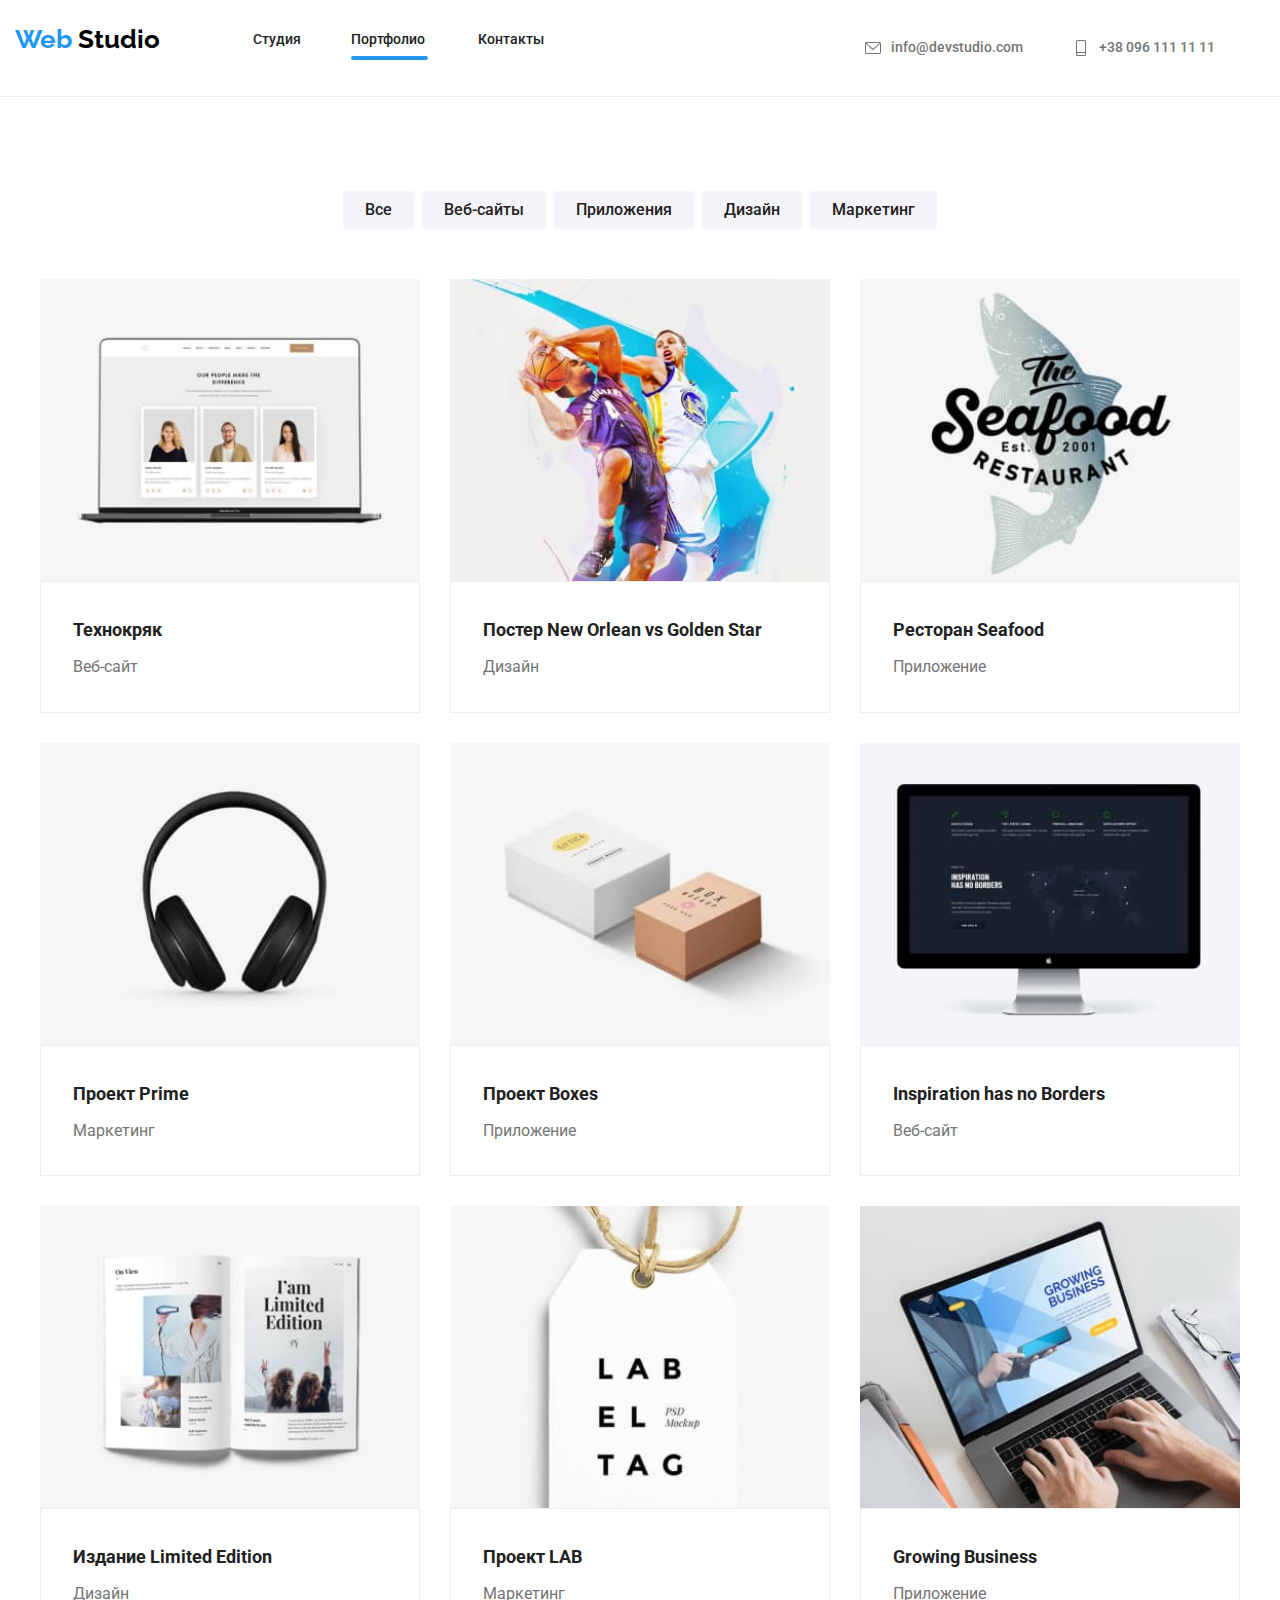
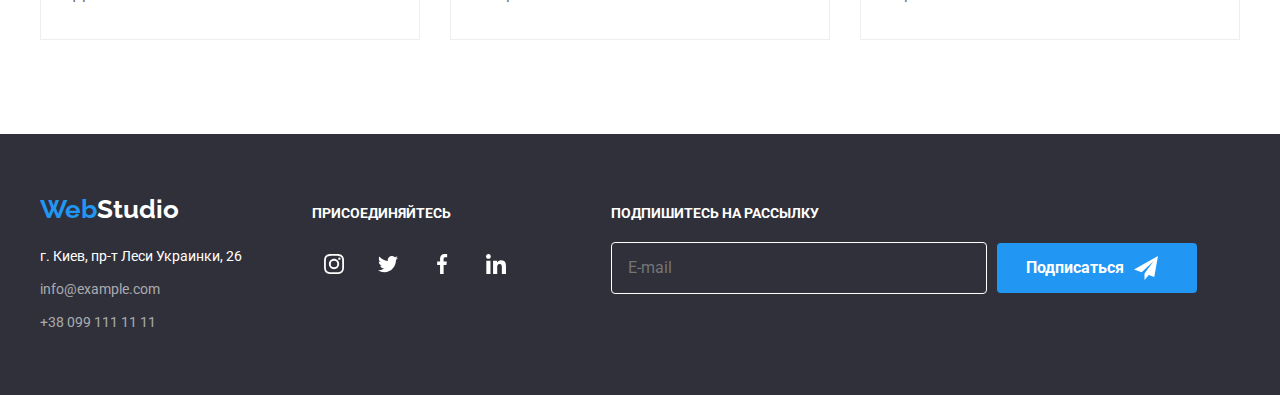
==== commit c4a63e7a: "Update portfolio.html" ====
--- a/portfolio.html
+++ b/portfolio.html
@@ -9,11 +9,11 @@
     <link rel="stylesheet" href="./css/main.css"> 
 </head>
 <body>
-    <header class="header header--line">
-       <div class="container page-header">
-        <nav class="nav-links main-nav">
-          <a href="/" class="logotype"> 
-            <span class="logotype__accent"> Web</span>
+    <header class="page-header  page-header--portfolio">
+       <div class="page-header__container ">
+        <nav class="page-header__nav">
+          <a href="/" class="page-header__logo"> 
+            <span class="page-header__logo-accent"> Web</span>
             Studio </a>
 
           <ul class="set-pages list">
@@ -40,14 +40,14 @@
 
             <li class="contact-links__item">
               <a class="contact-links__link" href="mailto:info@devstudio.com">
-                <svg class="contact-links__mail-svg">
+                <svg class="contact-links__icon">
                   <use href="./img/icons.svg#icon-envelope"></use>
                 </svg>
                 info@devstudio.com</a></li> 
 
             <li class="contact-links__item">
               <a class="contact-links__link" href="tel:+380961111111">
-                <svg class="contact-links__tel-svg">
+                <svg class="contact-links__icon">
                   <use href="./img/icons.svg#icon-smartphone"></use>
                 </svg>
                 +38 096 111 11 11</a> </li>  
--- a/css/main.css
+++ b/css/main.css
@@ -38,11 +38,17 @@
   padding-right: 15px;
 }
 
-.header {
+.page-header {
   background-color: #ffffff;
 }
 
-.page-header {
+.page-header__nav {
+  display: -webkit-box;
+  display: -ms-flexbox;
+  display: flex;
+}
+
+.page-header__container {
   display: -webkit-box;
   display: -ms-flexbox;
   display: flex;
@@ -54,7 +60,7 @@
   background-color: #ffffff;
 }
 
-.header--line {
+.page-header--line {
   border-bottom: 1px solid #ECECEC;
 }
 
@@ -67,7 +73,7 @@
           align-items: center;
 }
 
-.logotype {
+.page-header__logo {
   display: block;
   font-family: "Raleway", sans-serif;
   font-weight: 700;
@@ -75,13 +81,15 @@
   line-height: 1.19;
   font-style: normal;
   color: #000000;
+  margin-top: 24px;
+  margin-bottom: 25px;
 }
 
 .logotype--inverse {
   color: #ffffff;
 }
 
-.logotype__accent {
+.page-header__logo-accent {
   color: #2196f3;
 }
 
@@ -174,7 +182,6 @@
   -webkit-box-align: center;
       -ms-flex-align: center;
           align-items: center;
-  margin-right: 50px;
   color: #757575;
 }
 
@@ -192,24 +199,22 @@
   margin-left: 50px;
 }
 
-.contact-links__mail-svg {
+.contact-links__icon {
   width: 16px;
   height: 16px;
   fill: currentColor;
   margin-right: 10px;
 }
 
-.contact-links__tel-svg {
-  width: 16px;
-  height: 16px;
-  fill: currentColor;
-  margin-right: 10px;
-}
-
 .hero {
   max-width: 1600px;
   text-align: center;
   margin: 0 auto;
+  background-image: -webkit-gradient(linear, left top, left bottom, from(rgba(47, 48, 58, 0.4)), to(rgba(47, 48, 58, 0.4))), url("/img/Img 17.jpg");
+  background-image: linear-gradient(rgba(47, 48, 58, 0.4), rgba(47, 48, 58, 0.4)), url("/img/Img 17.jpg");
+  background-repeat: no-repeat;
+  background-size: cover;
+  background-position: center;
 }
 
 .hero__container {
@@ -217,11 +222,6 @@
   max-width: 1600px;
   margin-left: auto;
   margin-right: auto;
-  background-image: -webkit-gradient(linear, left top, left bottom, from(rgba(47, 48, 58, 0.4)), to(rgba(47, 48, 58, 0.4))), url("/img/Img 17.jpg");
-  background-image: linear-gradient(rgba(47, 48, 58, 0.4), rgba(47, 48, 58, 0.4)), url("/img/Img 17.jpg");
-  background-repeat: no-repeat;
-  background-size: cover;
-  background-position: center;
 }
 
 .hero__title {
@@ -269,22 +269,23 @@
 }
 
 .modal {
-  -webkit-transform: translate(-50%, -50%) scale(1.2);
-          transform: translate(-50%, -50%) scale(1.2);
-}
-
-.modal {
   position: absolute;
   top: 50%;
   left: 50%;
   padding: 40px;
-  min-height: 581px;
-  min-width: 528px;
+  max-height: 581px;
+  max-width: 528px;
   border-radius: 4px;
   -webkit-box-shadow: 0px 1px 3px rgba(0, 0, 0, 0.12), 0px 1px 1px rgba(0, 0, 0, 0.14), 0px 2px 1px rgba(0, 0, 0, 0.2);
           box-shadow: 0px 1px 3px rgba(0, 0, 0, 0.12), 0px 1px 1px rgba(0, 0, 0, 0.14), 0px 2px 1px rgba(0, 0, 0, 0.2);
   -webkit-transform: translate(-50%, -50%) scale(1);
           transform: translate(-50%, -50%) scale(1);
+  -webkit-transition-property: -webkit-transform;
+  transition-property: -webkit-transform;
+  transition-property: transform;
+  transition-property: transform, -webkit-transform;
+  -webkit-transition: 250ms cubic-bezier(0.4, 0, 0.2, 1);
+  transition: 250ms cubic-bezier(0.4, 0, 0.2, 1);
   background-color: #ffffff;
   padding-top: 40px;
   padding-bottom: 40px;
@@ -311,10 +312,11 @@
   top: 8px;
   right: 8px;
   outline: 0px;
-}
-
-.modal-button:hover .modal-button__close,
-.modal-button:focus .modal-button__close {
+  color: #000000;
+}
+
+.modal-button :hover,
+.modal-button :focus {
   -webkit-transition-property: -webkit-transform;
   transition-property: -webkit-transform;
   transition-property: transform;
@@ -330,16 +332,16 @@
   height: 18px;
   top: 3px;
   left: 4px;
-  fill: #000000;
+  fill: currentColor;
 }
 
 .modal-title {
-  font-family: "Roboto", sans-serif;
+  font-family: Roboto, sans-serif;
   font-style: normal;
   font-weight: 700;
   font-size: 20px;
   line-height: 1,15px;
-  color: #212121;
+  color: var(--black-text);
   text-align: center;
   margin-bottom: 12px;
   letter-spacing: 0.03em;
@@ -522,7 +524,7 @@
   resize: none;
 }
 
-.container--advantages {
+.advancers__container {
   padding-top: 94px;
   padding-bottom: 94px;
 }
@@ -541,14 +543,13 @@
   overflow: hidden;
 }
 
-.set-info {
-  display: -webkit-box;
-  display: -ms-flexbox;
-  display: flex;
-  width: 1200px;
-}
-
-.set-info .list__icons {
+.advancers__list {
+  display: -webkit-box;
+  display: -ms-flexbox;
+  display: flex;
+}
+
+.advancers__list .advancers__box {
   height: 120px;
   display: -webkit-box;
   display: -ms-flexbox;
@@ -563,22 +564,22 @@
   margin-bottom: 30px;
 }
 
-.set-info .list__svg {
+.advancers__list .advancers__icon {
   width: 70px;
   height: 70px;
   fill: currentColor;
 }
 
-.set-info .list + .list {
+.advancers__list .advancers__item + .advancers__item {
   margin-left: 30px;
 }
 
-.set-info .list {
+.advancers__list .advancers__item {
   -ms-flex-preferred-size: calc((100% - 90px) / 4);
       flex-basis: calc((100% - 90px) / 4);
 }
 
-.list__title {
+.advancers__description {
   font-style: normal;
   font-weight: 700;
   font-size: 14px;
@@ -587,7 +588,7 @@
   margin-bottom: 10px;
 }
 
-.list__text {
+.advancers__text {
   font-style: normal;
   font-weight: 400;
   font-size: 14px;
@@ -595,11 +596,11 @@
   color: #757575;
 }
 
-.container--our-work {
+.our-work__container {
   padding-bottom: 94px;
 }
 
-.our-work-title {
+.our-work__title {
   font-style: normal;
   font-weight: 700;
   font-size: 36px;
@@ -609,7 +610,7 @@
   margin-bottom: 50px;
 }
 
-.box-our-work {
+.our-work__list {
   margin: 0;
   list-style: none;
   display: -webkit-box;
@@ -618,34 +619,18 @@
   margin-left: -30px;
 }
 
-.box-our-work > .box-our-work__list {
+.our-work__list > .our-work__item {
   -ms-flex-preferred-size: calc(100% / 3 - 30px);
       flex-basis: calc(100% / 3 - 30px);
   margin-left: 30px;
 }
 
-.box-our-work__list {
+.our-work__item {
   margin: 0;
   position: relative;
 }
 
-.employee-name {
-  font-style: normal;
-  font-weight: 500;
-  font-size: 16px;
-  line-height: 1.18;
-  color: #212121;
-}
-
-.employee-position {
-  font-style: normal;
-  font-weight: 400;
-  font-size: 16px;
-  line-height: 1.18;
-  color: #757575;
-}
-
-.card-thumb-container {
+.our-work__box {
   position: absolute;
   bottom: 0;
   width: 100%;
@@ -655,20 +640,20 @@
   display: block;
 }
 
-.box-our-work__card-thumb {
+.our-work__thumb {
   position: relative;
   overflow: hidden;
 }
 
-.card-thumb-container > .box-our-work__text {
+.our-work__box > .our-work__text {
   text-align: center;
 }
 
-.box-our-work__card-thumb > .card-thumb-container {
+.our-work__thumb > .our-work__box {
   position: absolute;
 }
 
-.box-our-work__text {
+.our-work__text {
   font-style: normal;
   font-weight: 700;
   font-size: 14px;
@@ -676,13 +661,22 @@
   color: #ffffff;
 }
 
-.our-team {
+.team {
   background-color: #f5f4fa;
   padding-top: 94px;
   padding-bottom: 94px;
 }
 
-.our-team-title {
+.team .container {
+  max-width: 1200px;
+  margin: auto;
+  padding-left: 15px;
+  padding-right: 15px;
+  -webkit-box-sizing: border-box;
+          box-sizing: border-box;
+}
+
+.team__title {
   font-style: normal;
   font-weight: 700;
   font-size: 36px;
@@ -692,7 +686,7 @@
   margin-bottom: 50px;
 }
 
-.list-employees {
+.team__list {
   padding: 0;
   margin: 0%;
   list-style: none;
@@ -703,7 +697,7 @@
   margin-top: -0;
 }
 
-.list-employees__item {
+.team__item {
   -ms-flex-preferred-size: calc(100% / 4 - 30px);
       flex-basis: calc(100% / 4 - 30px);
   margin-left: 30px;
@@ -711,27 +705,31 @@
   background-color: #ffffff;
 }
 
-.our-employee {
+.team__article {
   border-radius: 4px;
   -webkit-box-shadow: 0px 1px 3px rgba(0, 0, 0, 0.12), 0px 1px 1px rgba(0, 0, 0, 0.14), 0px 2px 1px rgba(0, 0, 0, 0.2);
           box-shadow: 0px 1px 3px rgba(0, 0, 0, 0.12), 0px 1px 1px rgba(0, 0, 0, 0.14), 0px 2px 1px rgba(0, 0, 0, 0.2);
 }
 
-.card-content {
+.team__box {
   font-style: normal;
   font-weight: 400;
   font-size: 16px;
   line-height: 1.18;
   color: #212121;
-  padding: 30px 59px 30px 60px;
-}
-
-.card-content__position {
+  padding: 30px 32px;
+}
+
+.team__position {
+  font-style: normal;
+  font-weight: 400;
+  font-size: 16px;
+  line-height: 1.18;
   margin-top: 10px;
   color: #757575;
 }
 
-.social-networks__link {
+.team-social____link {
   width: 44px;
   height: 44px;
   border-radius: 50%;
@@ -747,7 +745,7 @@
           justify-content: center;
 }
 
-.social-networks__link:hover, .social-networks__link:focus {
+.team-social____link:hover, .team-social____link:focus {
   background-color: #2196f3;
   color: #ffffff;
   -webkit-transition-property: -webkit-transform;
@@ -758,7 +756,7 @@
   transition: 250ms cubic-bezier(0.4, 0, 0.2, 1);
 }
 
-.social-networks {
+.team-social__list {
   display: -webkit-box;
   display: -ms-flexbox;
   display: flex;
@@ -768,11 +766,11 @@
   margin-top: 16px;
 }
 
-.social-networks .social-networks__elements + .social-networks__elements {
+.team-social__list .team-social__elements + .team-social__elements {
   margin-left: 10px;
 }
 
-.social-networks__svg {
+.team-social____icon {
   width: 20px;
   height: 20px;
   fill: currentColor;
@@ -843,6 +841,19 @@
   background-color: #2f303a;
 }
 
+.logotype {
+  display: block;
+  font-family: "Raleway", sans-serif;
+  font-weight: 700;
+  font-size: 26px;
+  line-height: 1.19;
+  font-style: normal;
+}
+
+.logotype__accent {
+  color: #2196f3;
+}
+
 .footer--container {
   display: -webkit-box;
   display: -ms-flexbox;
@@ -1036,6 +1047,178 @@
   top: 13px;
   left: 28px;
   margin-left: 10px;
+}
+
+.page-header--portfolio {
+  border-bottom: 1px solid #ECECEC;
+}
+
+.page-header {
+  background-color: #ffffff;
+}
+
+.page-header__nav {
+  display: -webkit-box;
+  display: -ms-flexbox;
+  display: flex;
+}
+
+.page-header__container {
+  display: -webkit-box;
+  display: -ms-flexbox;
+  display: flex;
+  -webkit-box-align: center;
+      -ms-flex-align: center;
+          align-items: center;
+  width: 1200px;
+  padding: 0 15px;
+  background-color: #ffffff;
+}
+
+.page-header--line {
+  border-bottom: 1px solid #ECECEC;
+}
+
+.main-nav {
+  display: -webkit-box;
+  display: -ms-flexbox;
+  display: flex;
+  -webkit-box-align: center;
+      -ms-flex-align: center;
+          align-items: center;
+}
+
+.page-header__logo {
+  display: block;
+  font-family: "Raleway", sans-serif;
+  font-weight: 700;
+  font-size: 26px;
+  line-height: 1.19;
+  font-style: normal;
+  color: #000000;
+  margin-top: 24px;
+  margin-bottom: 25px;
+}
+
+.logotype--inverse {
+  color: #ffffff;
+}
+
+.page-header__logo-accent {
+  color: #2196f3;
+}
+
+.container-footer__logotype {
+  margin-bottom: 20px;
+}
+
+.set-pages {
+  display: -webkit-box;
+  display: -ms-flexbox;
+  display: flex;
+  margin-left: 93px;
+  font-style: normal;
+  font-weight: 500;
+  font-size: 14px;
+  line-height: 1.14;
+}
+
+.set-pages__item + .set-pages__item {
+  margin-left: 50px;
+}
+
+.set-pages__links {
+  display: block;
+  padding-top: 32px;
+  padding-bottom: 32px;
+}
+
+.set-pages__item__links {
+  display: -webkit-box;
+  display: -ms-flexbox;
+  display: flex;
+  -webkit-box-align: center;
+      -ms-flex-align: center;
+          align-items: center;
+}
+
+.set-pages--current {
+  color: #2196f3;
+}
+
+.set-pages__links {
+  color: #212121;
+}
+
+.set-pages__links:hover, .set-pages__links:focus {
+  color: #2196f3;
+  -webkit-transition-property: -webkit-transform;
+  transition-property: -webkit-transform;
+  transition-property: transform;
+  transition-property: transform, -webkit-transform;
+  -webkit-transition: 250ms cubic-bezier(0.4, 0, 0.2, 1);
+  transition: 250ms cubic-bezier(0.4, 0, 0.2, 1);
+}
+
+.set-pages__links {
+  position: relative;
+}
+
+.set-pages__links--current::after {
+  position: relative;
+  content: "";
+  left: 0;
+  bottom: 0;
+  display: inline-block;
+  width: 100%;
+  height: 4px;
+  background-color: #2196f3;
+  border-radius: 2px;
+}
+
+.contact-links {
+  font-style: normal;
+  font-weight: 500;
+  font-size: 14px;
+  line-height: 1.14;
+  margin-left: auto;
+  display: -webkit-box;
+  display: -ms-flexbox;
+  display: flex;
+  -webkit-box-align: center;
+      -ms-flex-align: center;
+          align-items: center;
+}
+
+.contact-links__link {
+  display: -webkit-box;
+  display: -ms-flexbox;
+  display: flex;
+  -webkit-box-align: center;
+      -ms-flex-align: center;
+          align-items: center;
+  color: #757575;
+}
+
+.contact-links__link:hover, .contact-links__link:focus {
+  color: #2196f3;
+  -webkit-transition-property: -webkit-transform;
+  transition-property: -webkit-transform;
+  transition-property: transform;
+  transition-property: transform, -webkit-transform;
+  -webkit-transition: 250ms cubic-bezier(0.4, 0, 0.2, 1);
+  transition: 250ms cubic-bezier(0.4, 0, 0.2, 1);
+}
+
+.contact-links__item + .contact-links__item {
+  margin-left: 50px;
+}
+
+.contact-links__icon {
+  width: 16px;
+  height: 16px;
+  fill: currentColor;
+  margin-right: 10px;
 }
 
 .container {
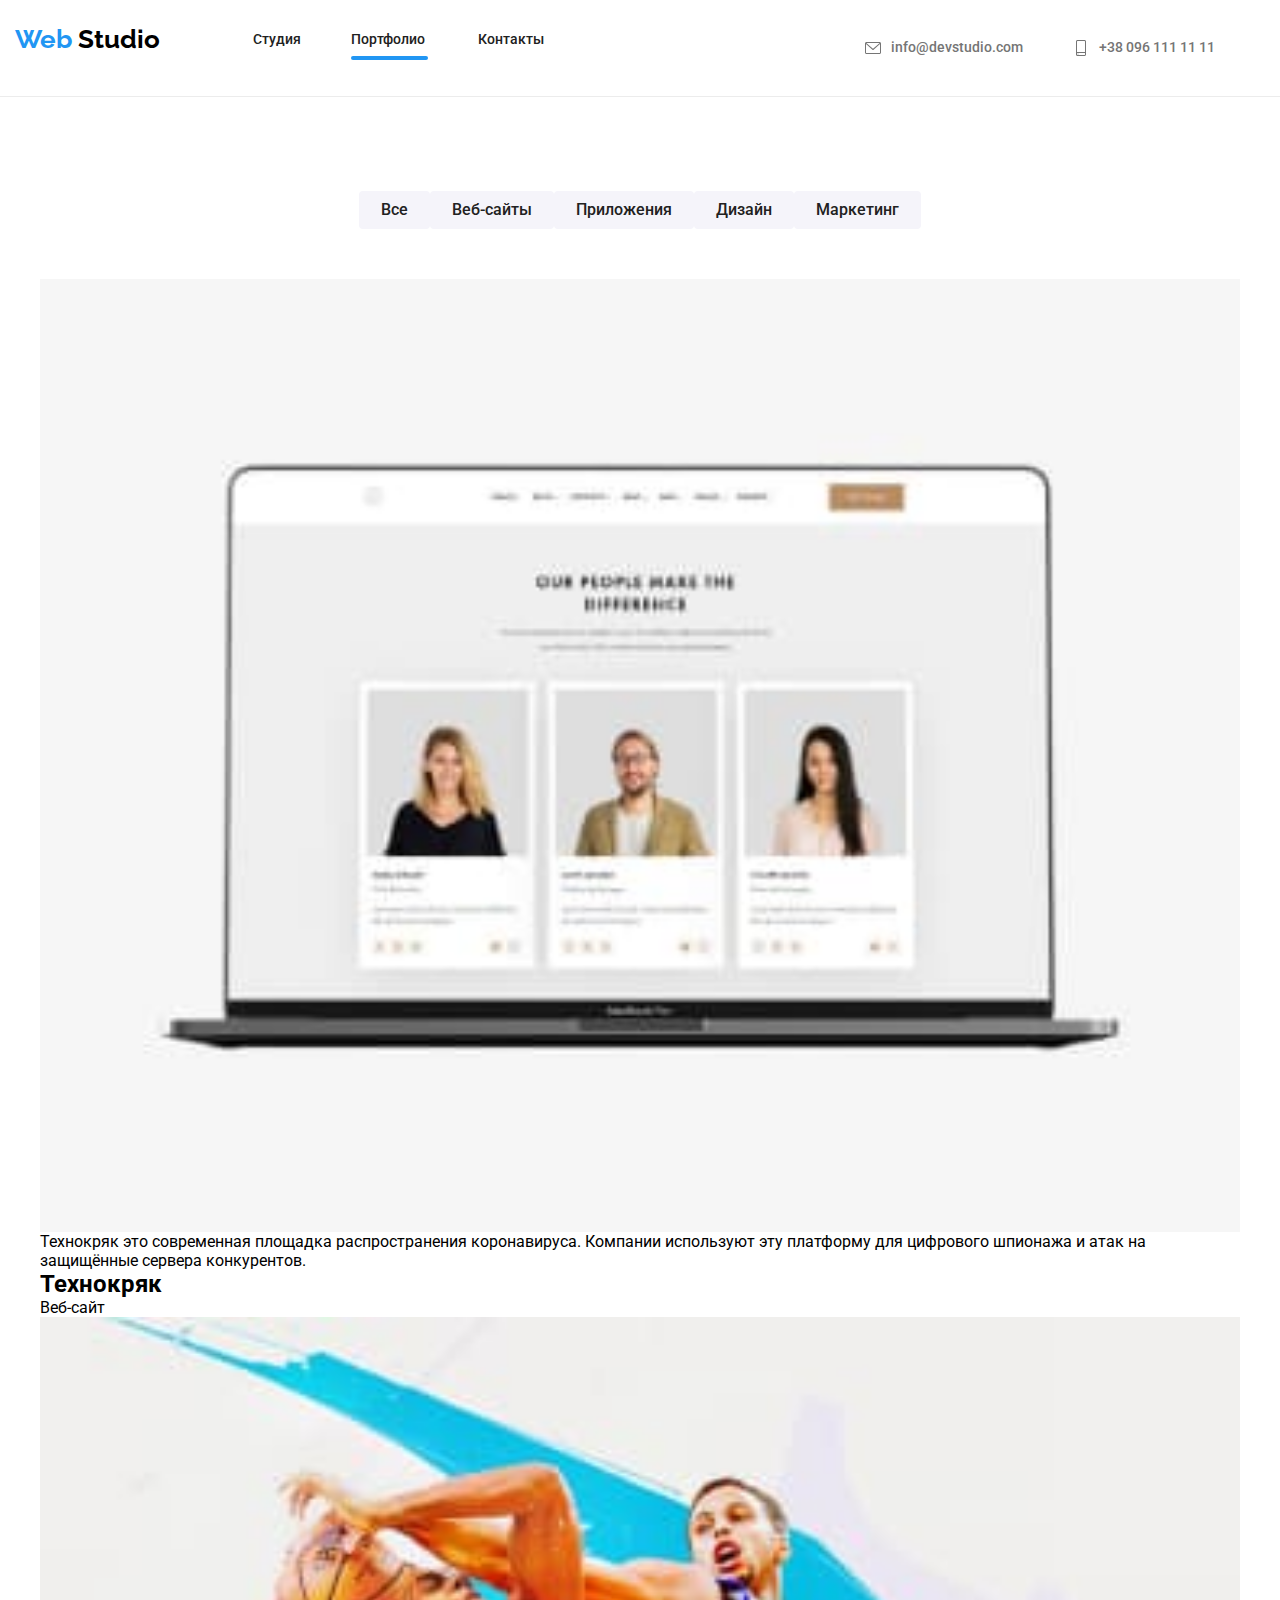
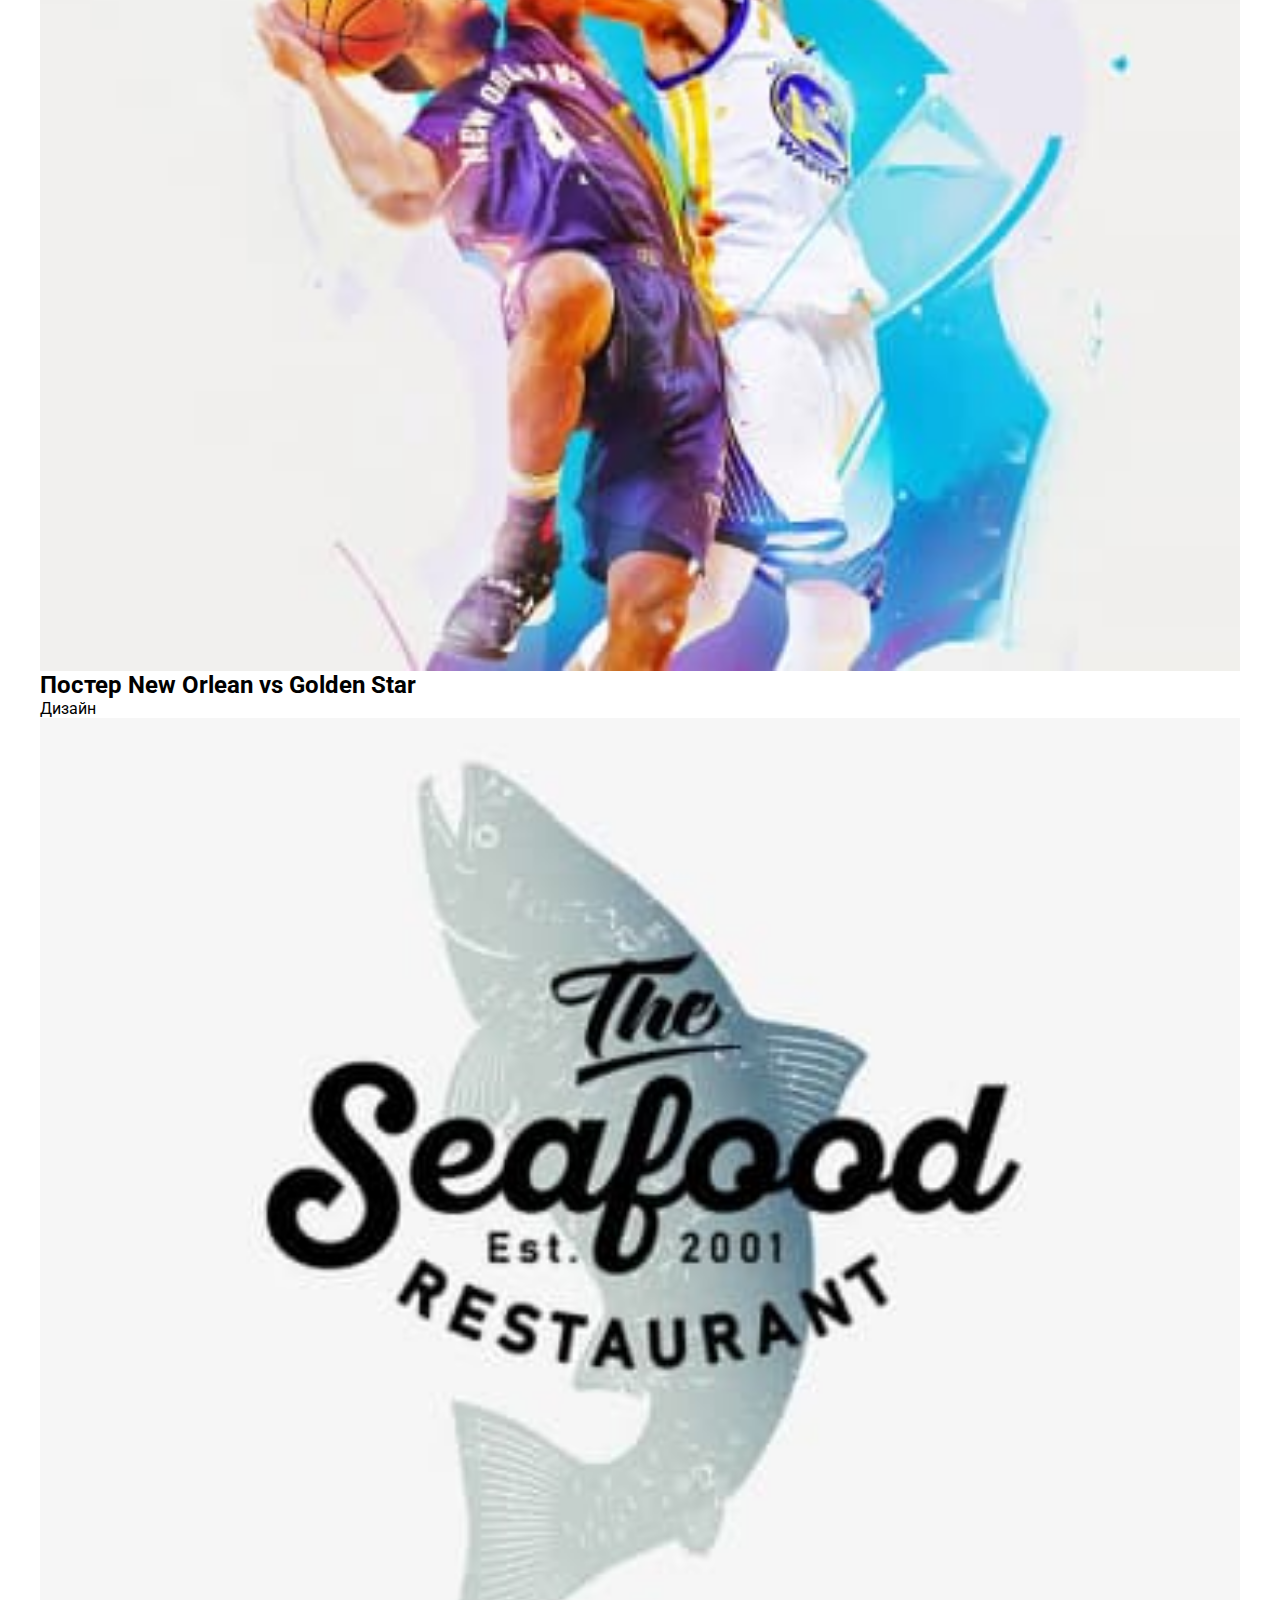
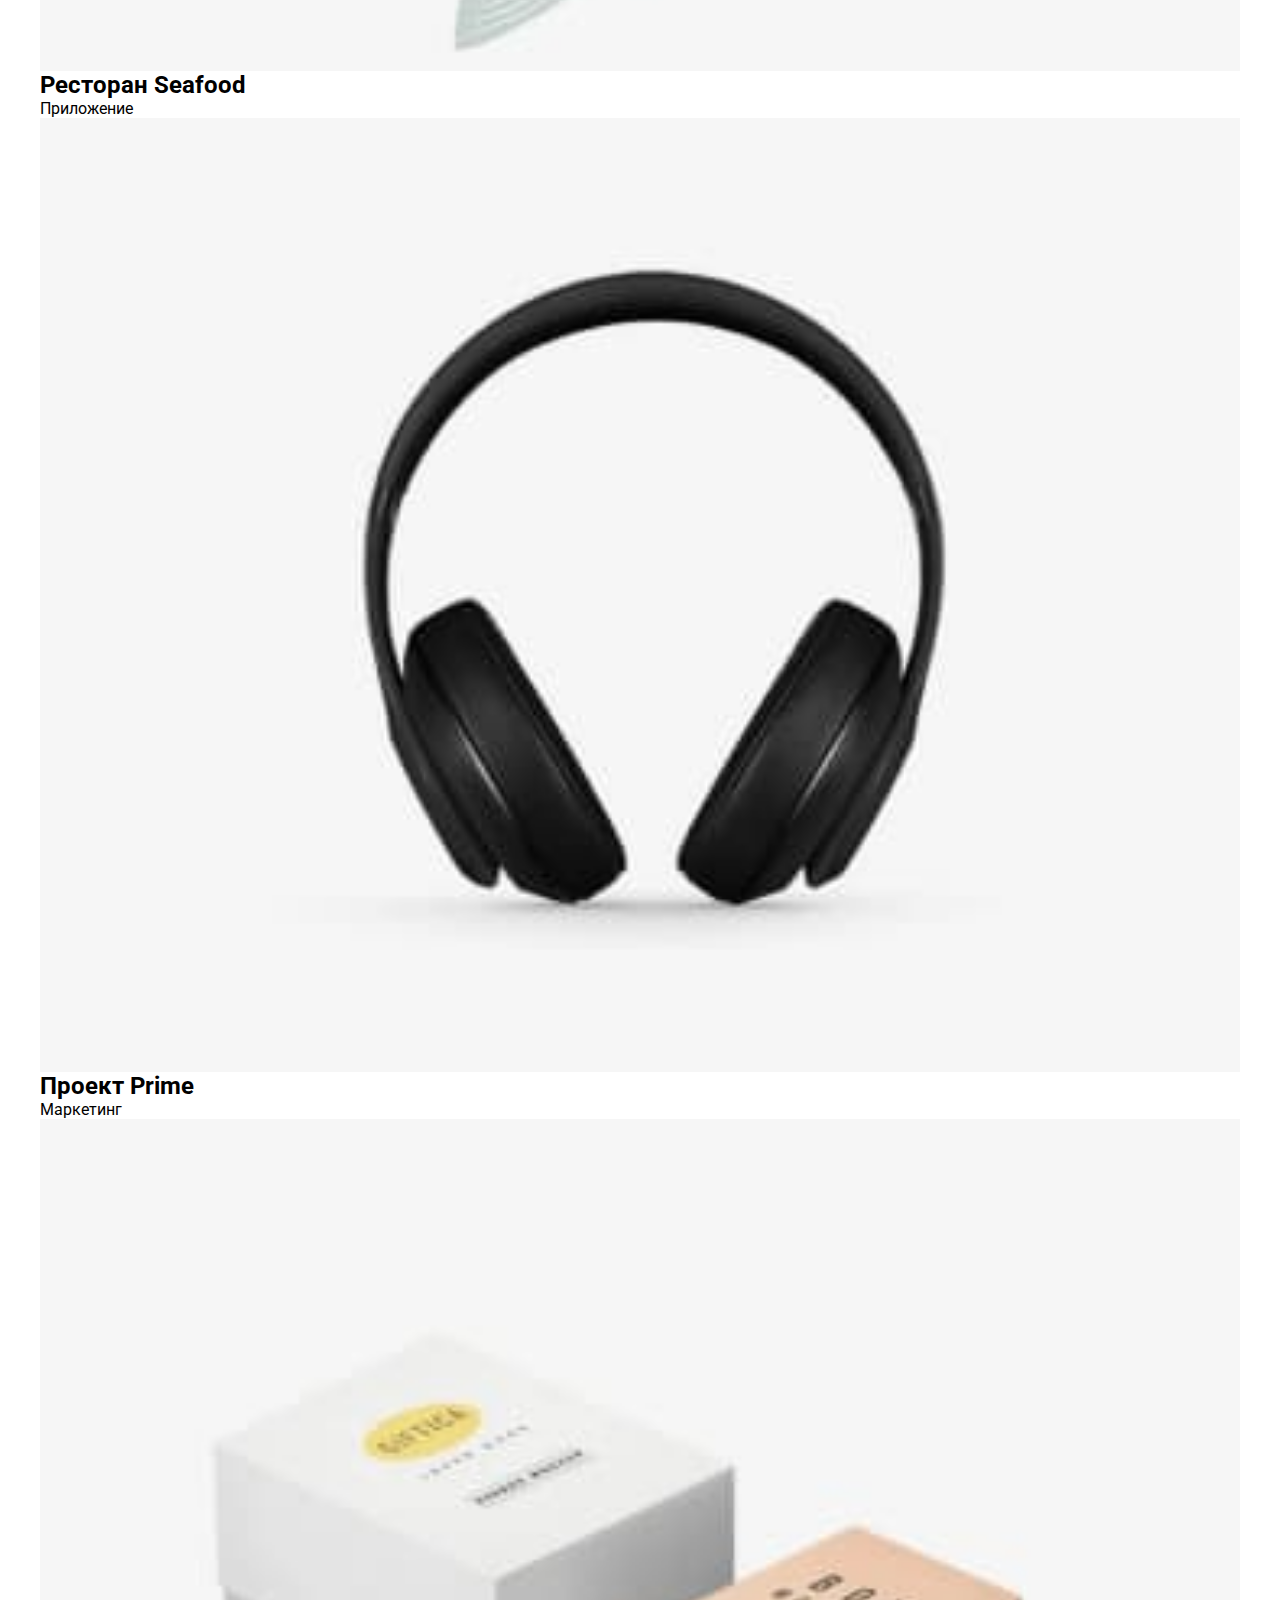
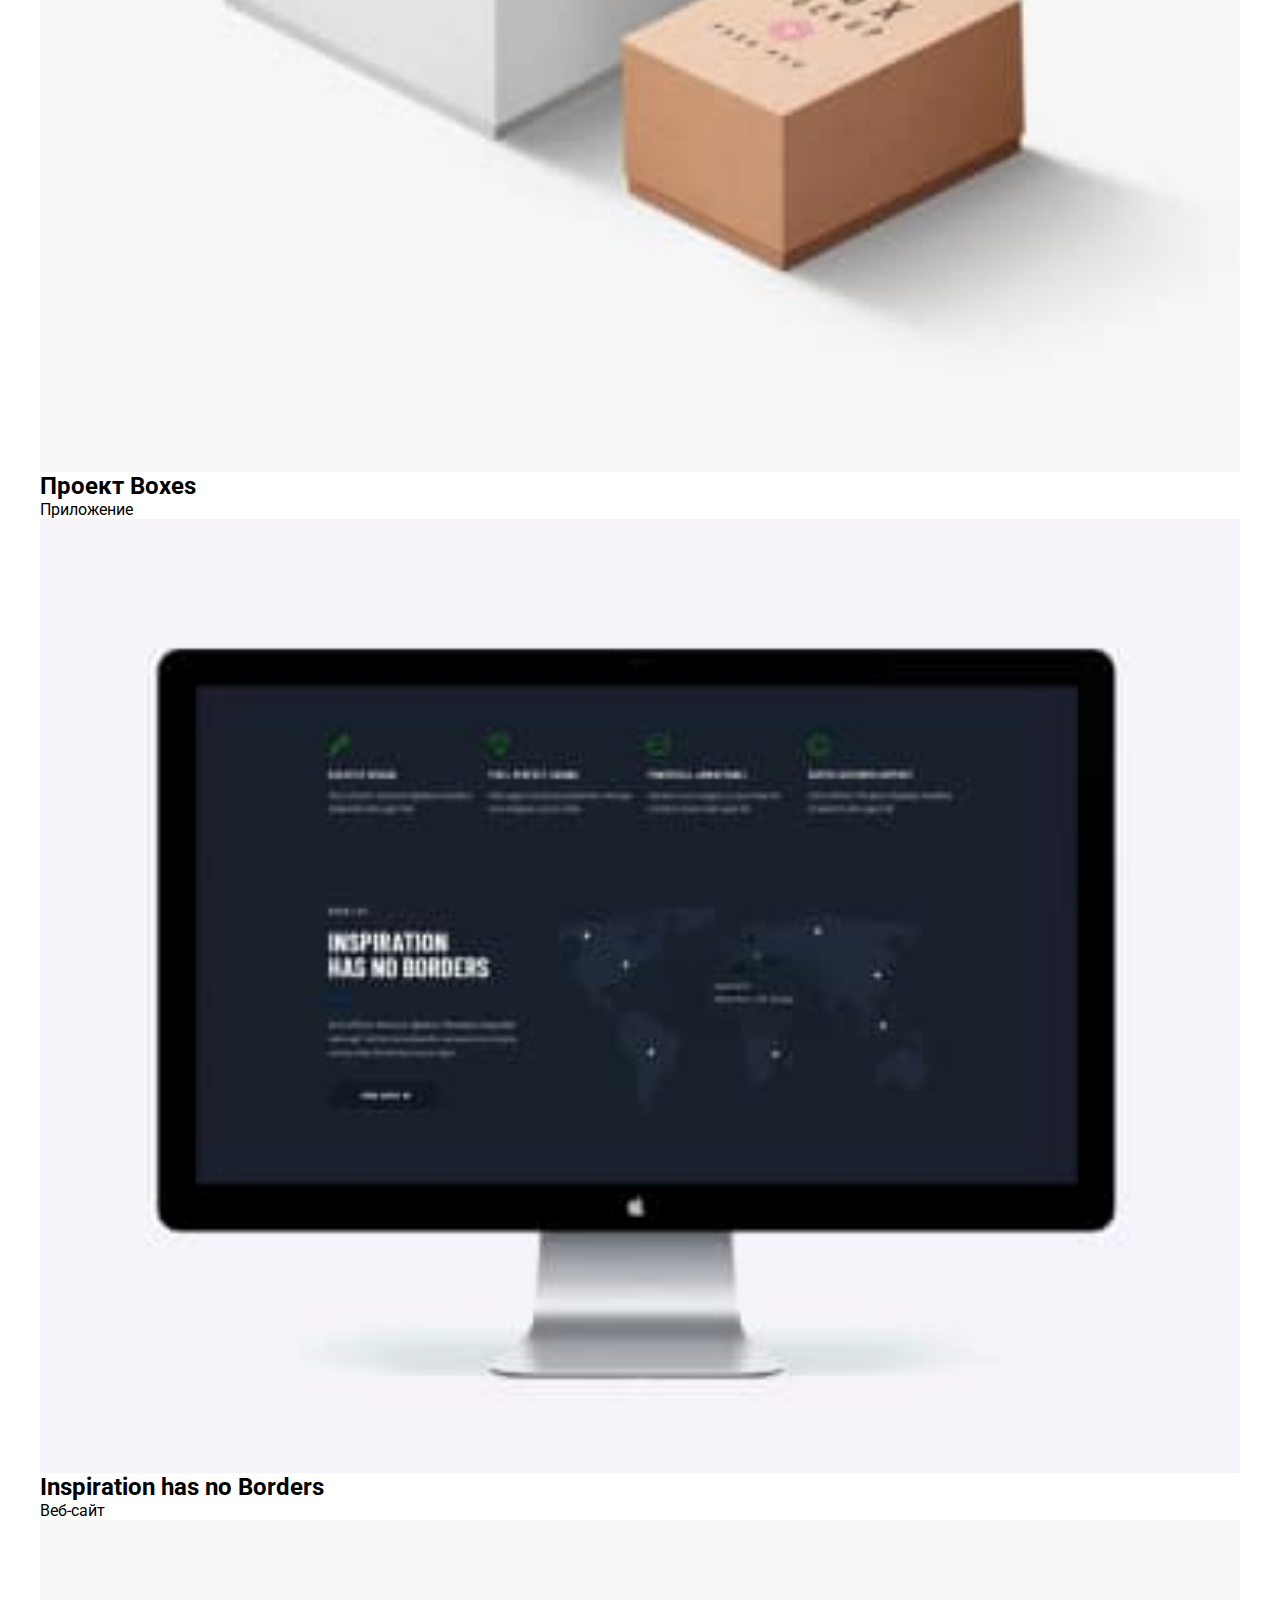
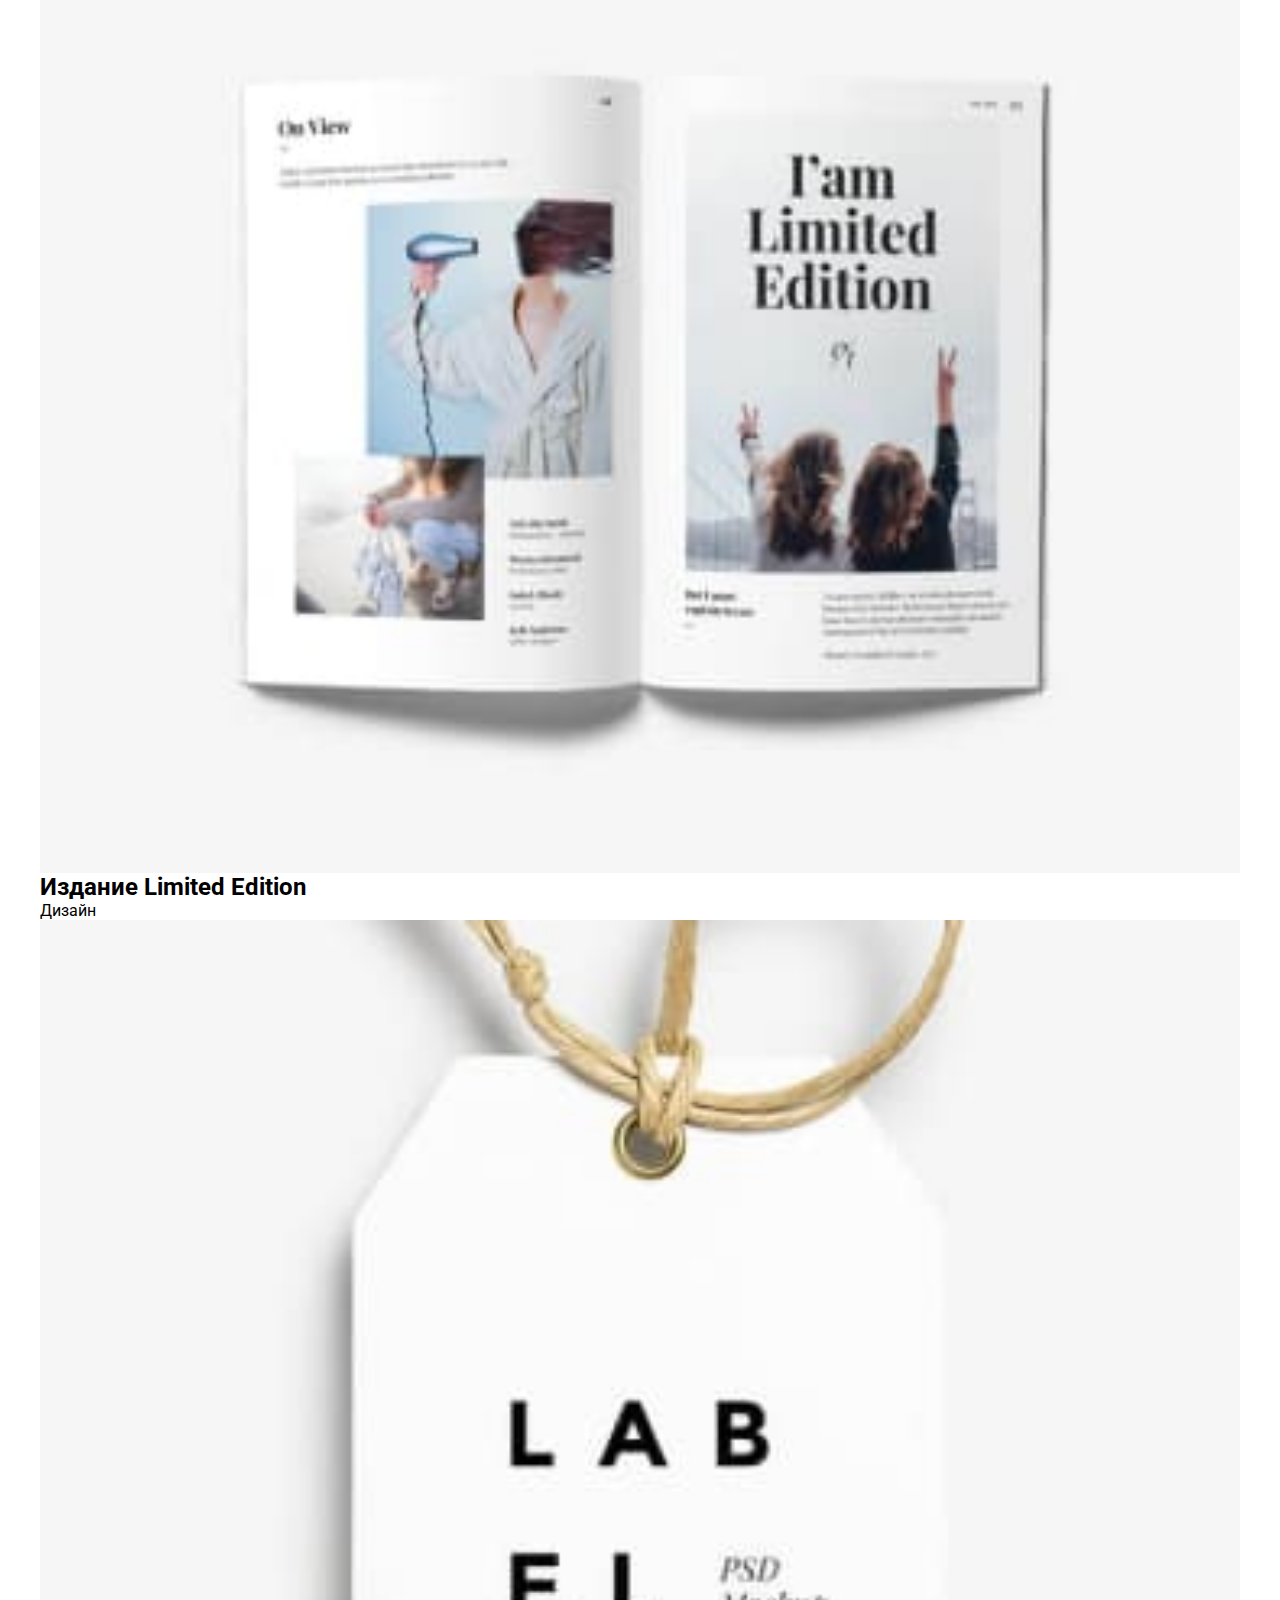
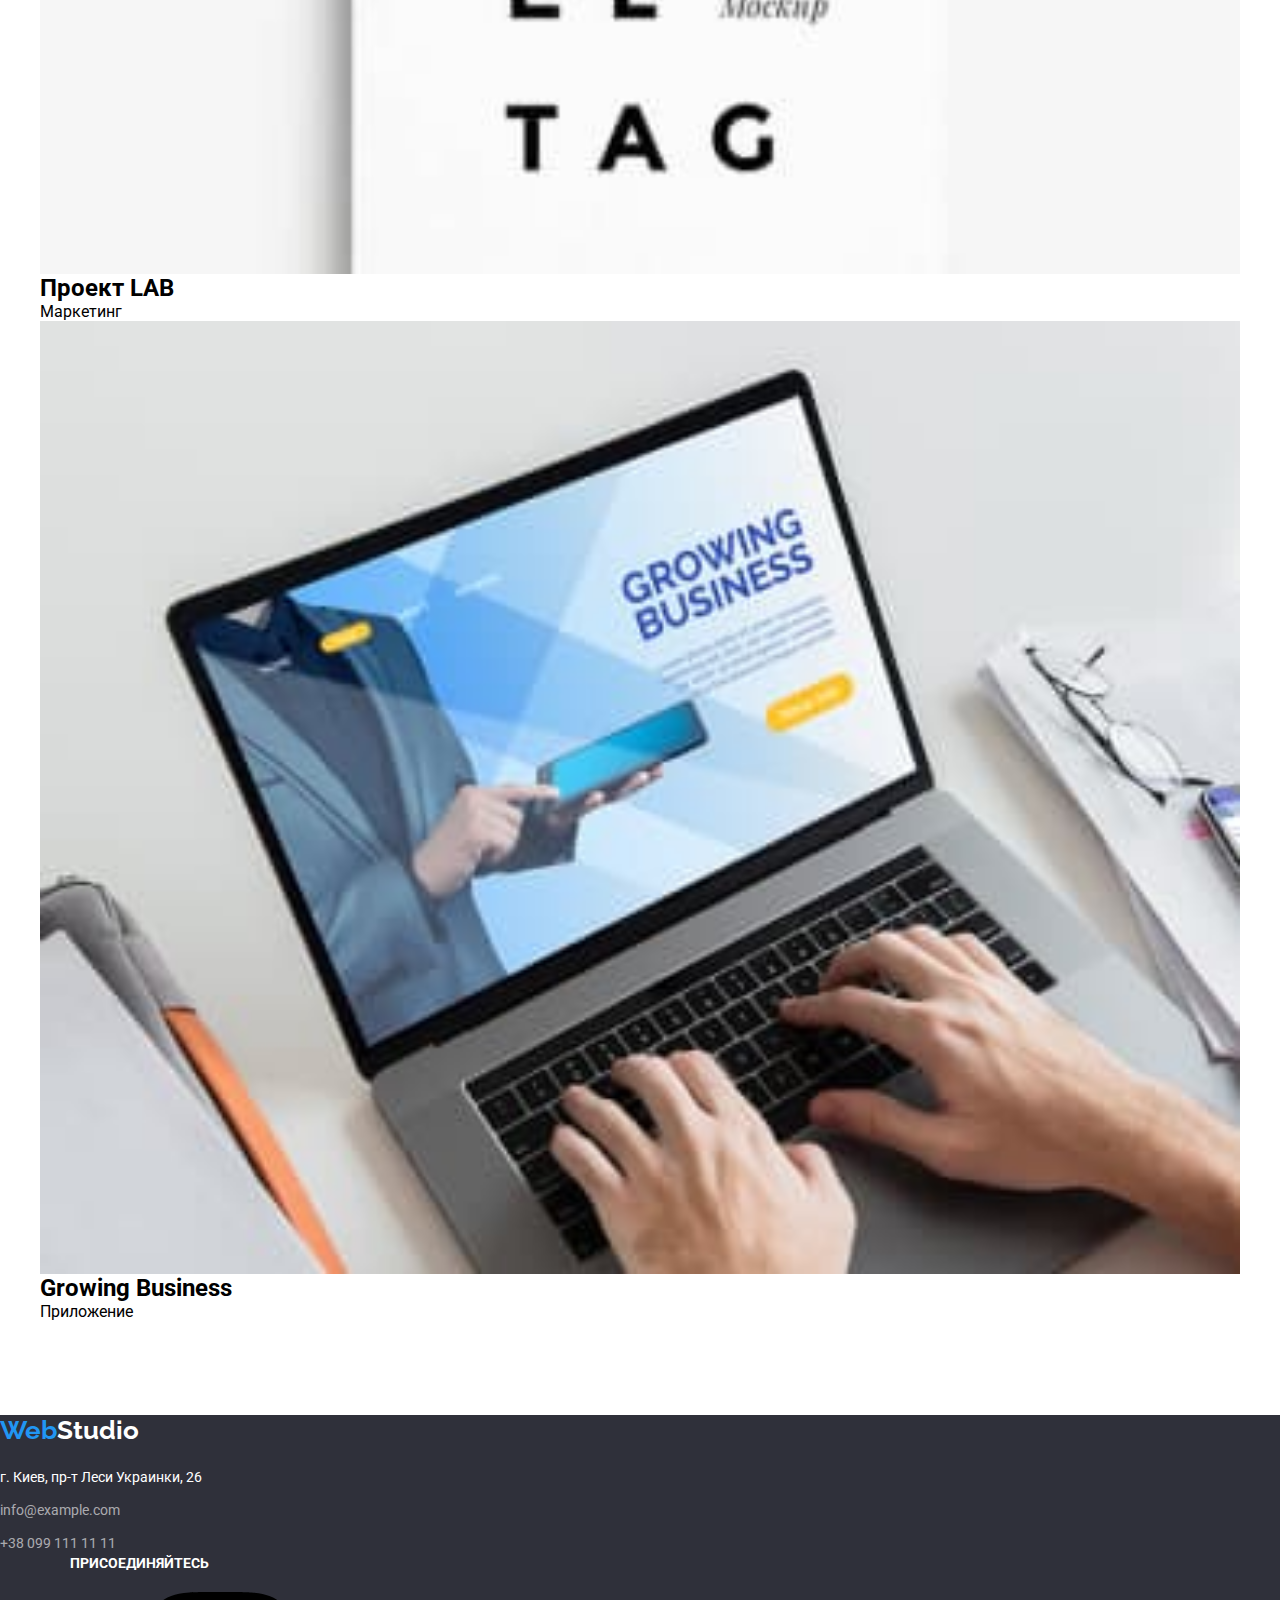
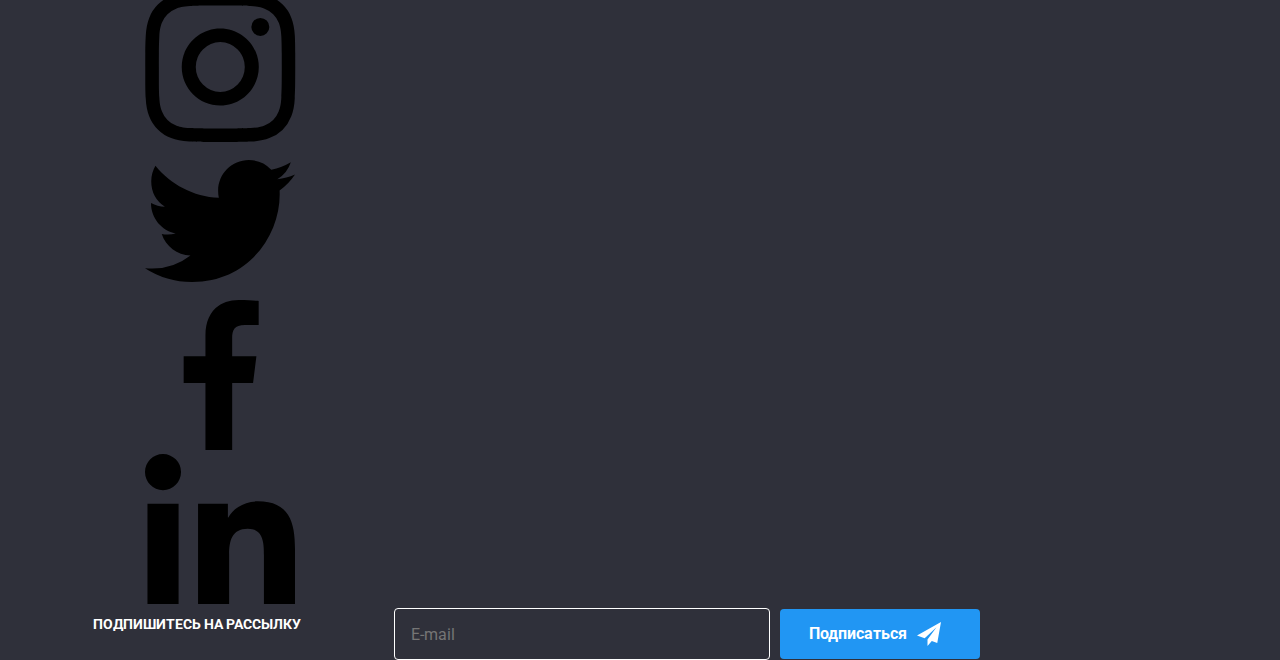
==== commit ca4ae1b2: "Update portfolio.html" ====
--- a/portfolio.html
+++ b/portfolio.html
@@ -62,34 +62,34 @@
           <h1 class="visually-hidden"> Прихований заголовок  </h1>  
           <!-- КНОПКИ-->
 
-          <ul class="btn-box">
-           <li class="btn-box__element">
+          <ul class="filters__list">
+           <li class="filters__item">
            
-              <button class="btn-box__button" 
+              <button class="filters__button" 
                type="button" > Все 
               </button> 
            </li> 
 
-           <li class="btn-box__element">
-              <button class="btn-box__button" 
+           <li class="filters__item">
+              <button class="filters__button" 
                type="button" > Веб-сайты
               </button>
            </li> 
 
-           <li class="btn-box__element"> 
-             <button class="btn-box__button" 
+           <li class="filters__item"> 
+             <button class="filters__button" 
               type="button" > Приложения 
              </button> 
            </li> 
 
-           <li class="btn-box__element"> 
-             <button class="btn-box__button"
+           <li class="filters__item"> 
+             <button class="filters__button"
                type="button" > Дизайн
              </button> 
            </li> 
 
-           <li class="btn-box__element">
-              <button class="btn-box__button" 
+           <li class="filters__item">
+              <button class="filters__button" 
                type="button" > Маркетинг 
              </button> 
            </li> 
@@ -97,152 +97,152 @@
         
           <!-- картрчки -->
 
-          <ul class="card-filters">
-
-              <li class="card-filters__element">
-  
-                <a class="card-filters__link">
-                  <div class="card-filters__thumb">
+          <ul class="progect-list">
+
+              <li class="progect__item">
+  
+                <a class="progect__link">
+                  <div class="progect__thumb">
                     <img 
                      src="./img/img8.jpg" 
                      alt="Фото сторінки веб-сайту"
                      > 
-                     <div class="card-filters__overlay">
-                       <p class="card-filters__actionstext"> Технокряк это современная площадка распространения коронавируса. Компании используют эту платформу для цифрового шпионажа и атак на защищённые сервера конкурентов.</p>
+                     <div class="progect-filters__overlay">
+                       <p class="progect-filters__actionstext"> Технокряк это современная площадка распространения коронавируса. Компании используют эту платформу для цифрового шпионажа и атак на защищённые сервера конкурентов.</p>
                      </div>
                   </div>
-                  <div class="card-filters__content">
-                    <h2 class="card-filters__title">Технокряк</h2>
-                    <p class="card-filters__text">Веб-сайт</p>
+                  <div class="progect-filters__content">
+                    <h2 class="progect-filters__title">Технокряк</h2>
+                    <p class="progect-filters__text">Веб-сайт</p>
                  </div>
                 </a>
               </li>
   
-              <li class="card-filters__element">
-  
-                 <a class="card-filters__link">
-                  <div class="card-filters__thumb">
+              <li class="progect__item">
+  
+                 <a class="progect__link">
+                  <div class="progect__thumb__thumb">
                     <img 
                      src="./img/img9.jpg" 
                      alt="Фото постера з двома баскетболістами" 
                      >
                    </div>
-                   <div class="card-filters__content">
-                    <h2 class="card-filters__title">Постер New Orlean vs Golden Star</h2>
-                    <p class="card-filters__text">Дизайн</p>
+                   <div class="progect-filters__content">
+                    <h2 class="progect-filters__title">Постер New Orlean vs Golden Star</h2>
+                    <p class="progect-filters__text">Дизайн</p>
                   </div>
                  </a>
               </li>
   
-              <li class="card-filters__element">
-  
-                 <a class="card-filters__link">
-                  <div class="card-filters__thumb">
+              <li class="progect__item">
+  
+                 <a class="progect__link">
+                  <div class="progect__thumb">
                     <img 
                      src="./img/img10.jpg"
                      alt="Фото логотипу рестрану Seafood"
                      >
                    </div>
-                   <div class="card-filters__content">
-                    <h2 class="card-filters__title">Ресторан Seafood</h2>
-                    <p class="card-filters__text">Приложение</p>
+                   <div class="progect-filters__content">
+                    <h2 class="progect-filters__title">Ресторан Seafood</h2>
+                    <p class="progect-filters__text">Приложение</p>
                   </div>
                  </a>
               </li>
   
-              <li class="card-filters__element"> 
-  
-                <a class="card-filters__link">
-                  <div class="card-filters__thumb">
+              <li class="progect__item"> 
+  
+                <a class="progect__link">
+                  <div class="progect__thumb">
                     <img 
                      src="./img/img11.jpg"
                      alt="На фото відображені навушники" 
                      > 
                   </div>
-                  <div class="card-filters__content">
-                    <h2 class="card-filters__title">Проект Prime</h2>
-                  <p class="card-filters__text">Маркетинг</p>
-                  </div>
-                </a>
-              </li>
-  
-              <li class="card-filters__element"> 
-  
-                <a class="card-filters__link">
-                  <div class="card-filters__thumb">
+                  <div class="progect-filters__content">
+                    <h2 class="progect-filters__title">Проект Prime</h2>
+                  <p class="progect-filters__text">Маркетинг</p>
+                  </div>
+                </a>
+              </li>
+  
+              <li class="progect__item"> 
+  
+                <a class="progect__link">
+                  <div class="progect__thumb">
                     <img 
                      src="./img/img12.jpg" 
                      alt="На фото відображені дві коробки"
                      >
                   </div> 
-                  <div class="card-filters__content">
-                    <h2 class="card-filters__title">Проект Boxes</h2>
-                  <p class="card-filters__text" >Приложение</p>
-                  </div>
-                </a>
-              </li>
-  
-              <li class="card-filters__element"> 
-  
-                <a class="card-filters__link">
-                  <div class="card-filters__thumb">
+                  <div class="progect-filters__content">
+                    <h2 class="progect-filters__title">Проект Boxes</h2>
+                  <p class="progect-filters__text" >Приложение</p>
+                  </div>
+                </a>
+              </li>
+  
+              <li class="progect__item"> 
+  
+                <a class="progect__link">
+                  <div class="progect__thumb">
                     <img
                      src="./img/img13.jpg" 
                      alt="На фото відображений екран компютера"
                      >
                   </div>
-                  <div class="card-filters__content">
-                    <h2 class="card-filters__title">Inspiration has no Borders</h2>
-                    <p class="card-filters__text">Веб-сайт</p>
-                  </div>
-                </a>
-              </li>
-  
-              <li class="card-filters__element"> 
-  
-                <a class="card-filters__link">
-                  <div class="card-filters__thumb">
+                  <div class="progect-filters__content">
+                    <h2 class="progect-filters__title">Inspiration has no Borders</h2>
+                    <p class="progect-filters__text">Веб-сайт</p>
+                  </div>
+                </a>
+              </li>
+  
+              <li class="progect__item"> 
+  
+                <a class="progect__link">
+                  <div class="progect__thumb">
                     <img
                      src="./img/img14.jpg" 
                      alt="На фото відображені сторінки журналу" 
                      >
                   </div> 
                   
-                 <div class="card-filters__content">
-                  <h2 class="card-filters__title">Издание Limited Edition</h2>
-                  <p class="card-filters__text">Дизайн</p>
+                 <div class="progect-filters__content">
+                  <h2 class="progect-filters__title">Издание Limited Edition</h2>
+                  <p class="progect-filters__text">Дизайн</p>
                  </div>
                 </a>
               </li>
   
-              <li class="card-filters__element"> 
-  
-                <a class="card-filters__link">
-                  <div class="card-filters__thumb">
+              <li class="progect__item"> 
+  
+                <a class="progect__link">
+                  <div class="progect__thumb">
                     <img 
                   src="./img/img15.jpg" 
                   alt="На фото відображена картонова бірка" 
                   >
                   </div>
-                  <div class="card-filters__content">
-                    <h2 class="card-filters__title">Проект LAB</h2>
-                    <p class="card-filters__text" >Маркетинг</p>
-                  </div>
-                </a>
-              </li>
-  
-              <li class="card-filters__element">
-  
-                  <a class="card-filters__link">
-                   <div class="card-filters__thumb">
+                  <div class="progect-filters__content">
+                    <h2 class="progect-filters__title">Проект LAB</h2>
+                    <p class="progect-filters__text" >Маркетинг</p>
+                  </div>
+                </a>
+              </li>
+  
+              <li class="progect__item">
+  
+                  <a class="progect__link">
+                   <div class="progect__thumb">
                       <img 
                        src="./img/img16.jpg"
                        alt="На фото відображений ноутбук" 
                        >
                     </div>
-                    <div class="card-filters__content">
-                      <h2 class="card-filters__title">Growing Business</h2>
-                    <p class="card-filters__text" >Приложение</p>
+                    <div class="progect-filters__content">
+                      <h2 class="progect-filters__title">Growing Business</h2>
+                    <p class="progect-filters__text" >Приложение</p>
                     </div>
                  </a>
               </li>
@@ -252,11 +252,11 @@
       </section>
     </main>
 
-    <footer class="footer">
-
-      <div class="container  footer--container">
+    <footer class="page-footer">
+
+      <div class="page-footer__container ">
          
-        <div class="box-footer">
+        <div class="page-footer__adress">
           
           <a href="/" class="logotype logotype--inverse 
            container-footer__logotype">
@@ -283,9 +283,9 @@
         </address>
         </div>
 
-        <div class="join-box">
-
-          <h3 class="join__title">ПРИСОЕДИНЯЙТЕСЬ </h3>
+        <div class="page-footer__social">
+
+          <h3 class="page-footer__title">ПРИСОЕДИНЯЙТЕСЬ </h3>
 
           <ul class="social-networks">
 
@@ -320,22 +320,22 @@
 
         </div>
 
-        <div class="box-form">
-          <h3 class="box-form__text">Подпишитесь на рассылку</h3>
-
-         <div class="form-footer">
+        <div class="page-footer__form">
+          <h3 class="page-footer__text">Подпишитесь на рассылку</h3>
+
+         <div class="page-footer__form">
            
           <form >
-            <input class="form-footer__input"  
+            <input class="page-footer__input"  
                    type="email" 
                    name="mail" 
                    placeholder="E-mail"/>
           </form>
   
-          <button class="form-footer___button" 
+          <button class="page-footer___button" 
                   type="submit">Подписаться
 
-           <svg class="form-footer__svg">
+           <svg class="page-footer__icon">
              <use href="./img/icons.svg#icon-send"></use>
            </svg> 
           </button>
--- a/css/main.css
+++ b/css/main.css
@@ -729,7 +729,7 @@
   color: #757575;
 }
 
-.team-social____link {
+.team-social__link {
   width: 44px;
   height: 44px;
   border-radius: 50%;
@@ -745,7 +745,7 @@
           justify-content: center;
 }
 
-.team-social____link:hover, .team-social____link:focus {
+.team-social__link:hover, .team-social__link:focus {
   background-color: #2196f3;
   color: #ffffff;
   -webkit-transition-property: -webkit-transform;
@@ -770,7 +770,7 @@
   margin-left: 10px;
 }
 
-.team-social____icon {
+.team-social__icon {
   width: 20px;
   height: 20px;
   fill: currentColor;
@@ -837,7 +837,7 @@
   transition: 250ms cubic-bezier(0.4, 0, 0.2, 1);
 }
 
-.footer {
+.page-footer {
   background-color: #2f303a;
 }
 
@@ -910,11 +910,11 @@
   transition: 250ms cubic-bezier(0.4, 0, 0.2, 1);
 }
 
-.join-box {
+.page-footer__social {
   margin-left: 70px;
 }
 
-.join__title {
+.page-footer__title {
   font-family: "Roboto", sans-serif;
   font-weight: 700;
   font-size: 14px;
@@ -924,7 +924,7 @@
   margin-bottom: 20px;
 }
 
-.social-networks__link--white {
+.footer-social__link {
   width: 44px;
   height: 44px;
   border-radius: 50%;
@@ -938,9 +938,10 @@
   -webkit-box-pack: center;
       -ms-flex-pack: center;
           justify-content: center;
-}
-
-.social-networks__link--white:hover, .social-networks__link--white:focus {
+  background-color: rgba(255, 255, 255, 0.1);
+}
+
+.footer-social__link:hover, .footer-social__link:focus {
   background-color: #2196f3;
   color: #ffffff;
   -webkit-transition-property: -webkit-transform;
@@ -951,7 +952,7 @@
   transition: 250ms cubic-bezier(0.4, 0, 0.2, 1);
 }
 
-.social-networks {
+.footer-social__list {
   display: -webkit-box;
   display: -ms-flexbox;
   display: flex;
@@ -961,21 +962,21 @@
   margin-top: 16px;
 }
 
-.social-networks .social-networks__elements + .social-networks__elements {
+.footer-social__list .footer-social__elements + .footer-social__elements {
   margin-left: 10px;
 }
 
-.social-networks__svg {
+.footer-social__icon {
   width: 20px;
   height: 20px;
   fill: currentColor;
 }
 
-.box-form {
+.page-footer__form {
   margin-left: 93px;
 }
 
-.box-form__text {
+.page-footer__text {
   font-family: "Roboto", sans-serif;
   font-weight: 700;
   font-size: 14px;
@@ -986,16 +987,16 @@
   margin-bottom: 20px;
 }
 
-.form-footer {
-  display: -webkit-box;
-  display: -ms-flexbox;
-  display: flex;
-  -webkit-box-align: center;
-      -ms-flex-align: center;
-          align-items: center;
-}
-
-.form-footer__input {
+.page-footer__form {
+  display: -webkit-box;
+  display: -ms-flexbox;
+  display: flex;
+  -webkit-box-align: center;
+      -ms-flex-align: center;
+          align-items: center;
+}
+
+.page-footer__input {
   width: 358px;
   height: 50px;
   border-radius: 4px;
@@ -1015,11 +1016,11 @@
   font-style: normal;
 }
 
-.form-footer__input__input:focus {
+.page-footer__input__input:focus {
   outline: none;
 }
 
-.form-footer___button {
+.page-footer___button {
   width: 200px;
   height: 50px;
   border-radius: 4px;
@@ -1040,7 +1041,7 @@
   border: 0px;
 }
 
-.form-footer__svg {
+.page-footer__icon {
   width: 24px;
   height: 24px;
   fill: #ffffff;
@@ -1234,7 +1235,7 @@
   padding-bottom: 94px;
 }
 
-.btn-box {
+.filters__list {
   display: -webkit-box;
   display: -ms-flexbox;
   display: flex;
@@ -1244,7 +1245,7 @@
   margin-bottom: 50px;
 }
 
-.btn-box__element {
+.filters__list__item {
   font-style: normal;
   font-weight: 500;
   font-size: 16px;
@@ -1252,11 +1253,11 @@
   margin-right: 8px;
 }
 
-.btn-box__element:last-child {
+.filters__item:last-child {
   margin-right: 0px;
 }
 
-.btn-box__button {
+.filters__button {
   color: #212121;
   font-weight: 500;
   font-size: 16px;
@@ -1274,7 +1275,7 @@
   border: 0px;
 }
 
-.btn-box__button:hover, .btn-box__button:focus {
+.filters__button:hover, .filters__button:focus {
   color: #ffffff;
   background-color: #2196f3;
   border-radius: 4px;
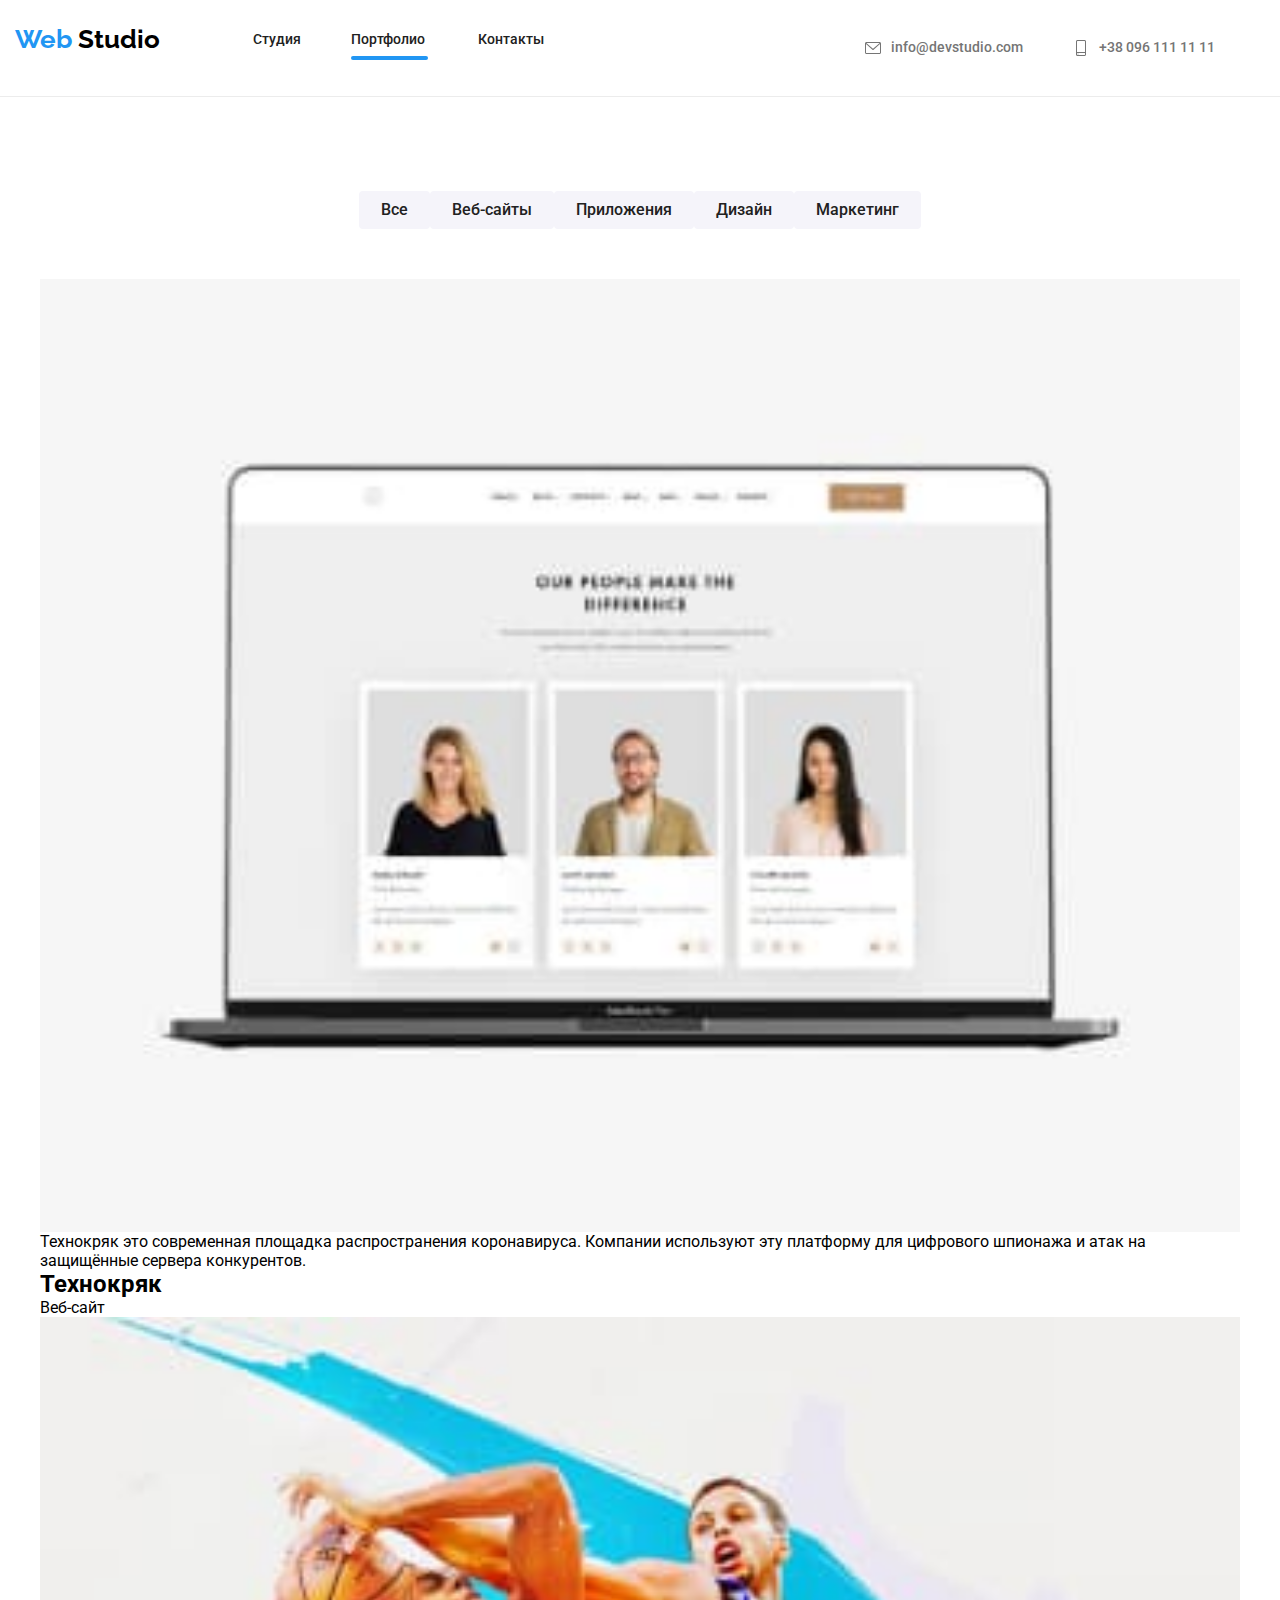
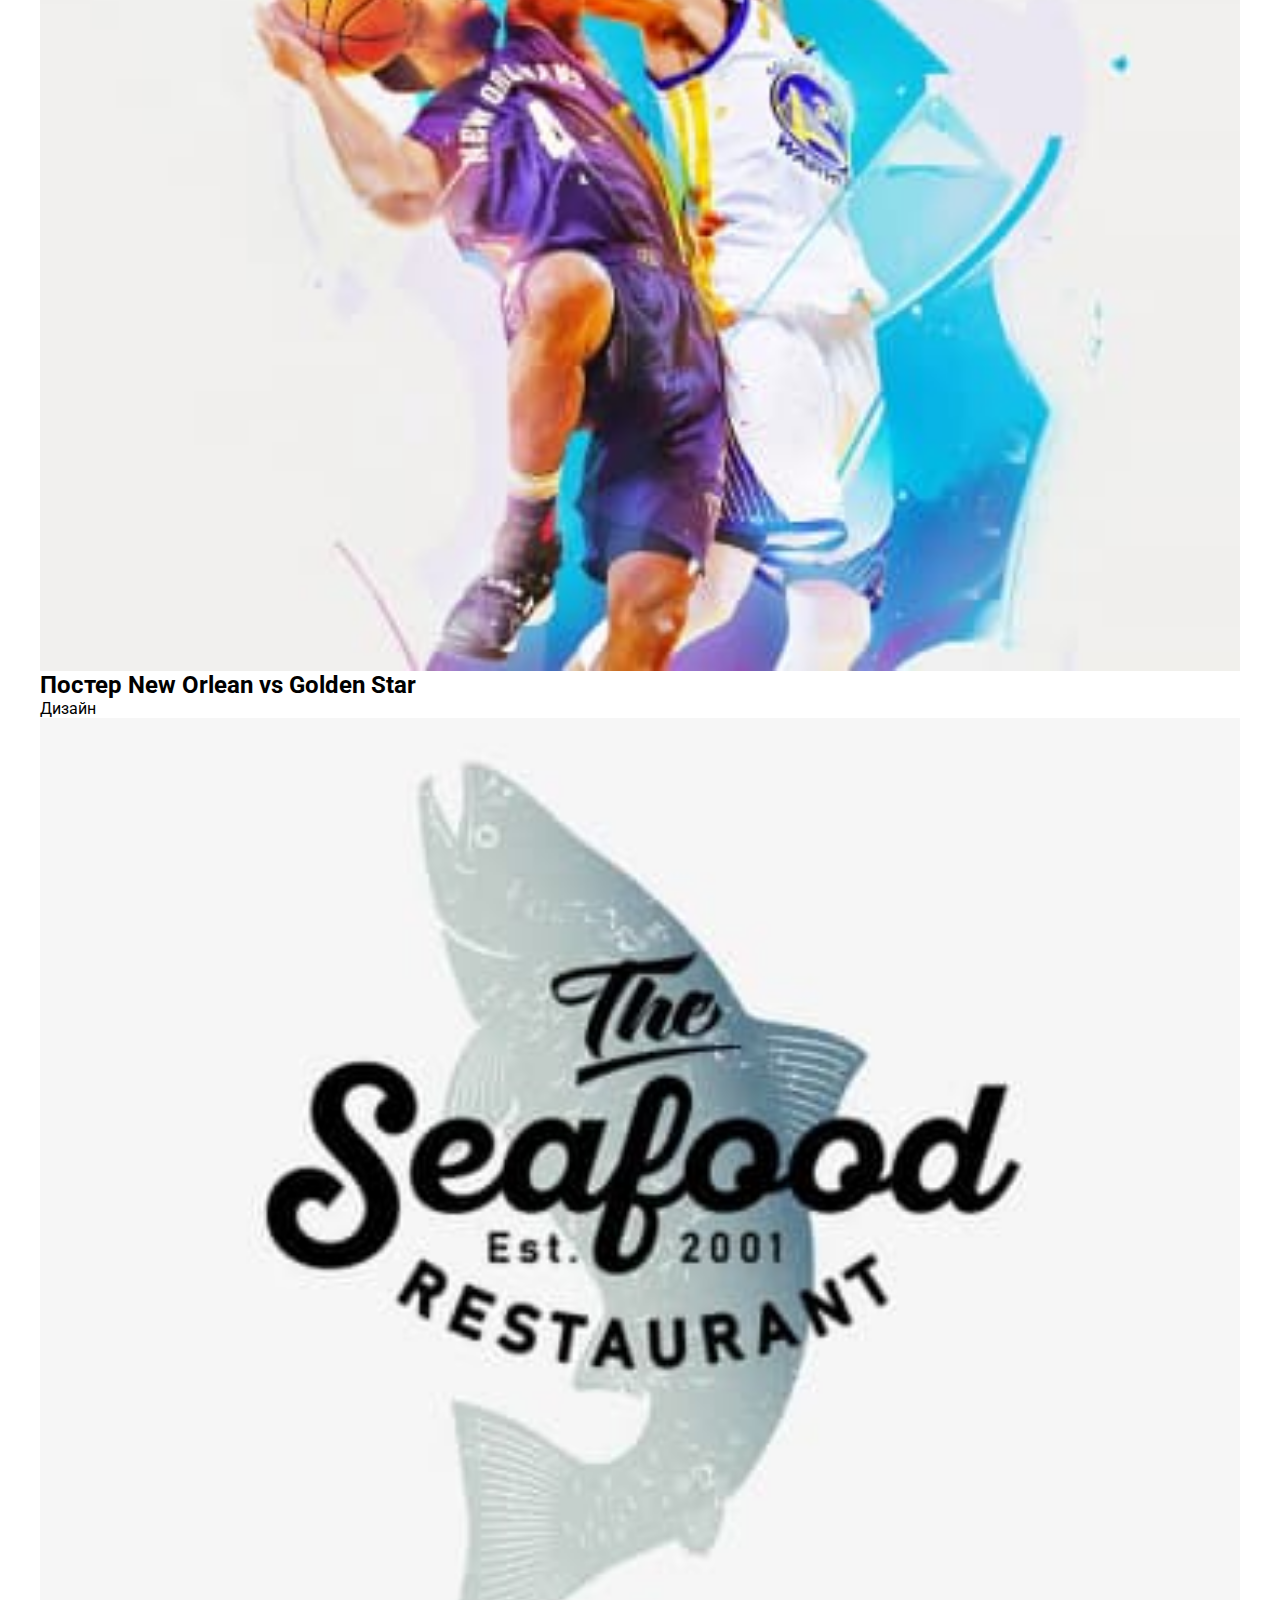
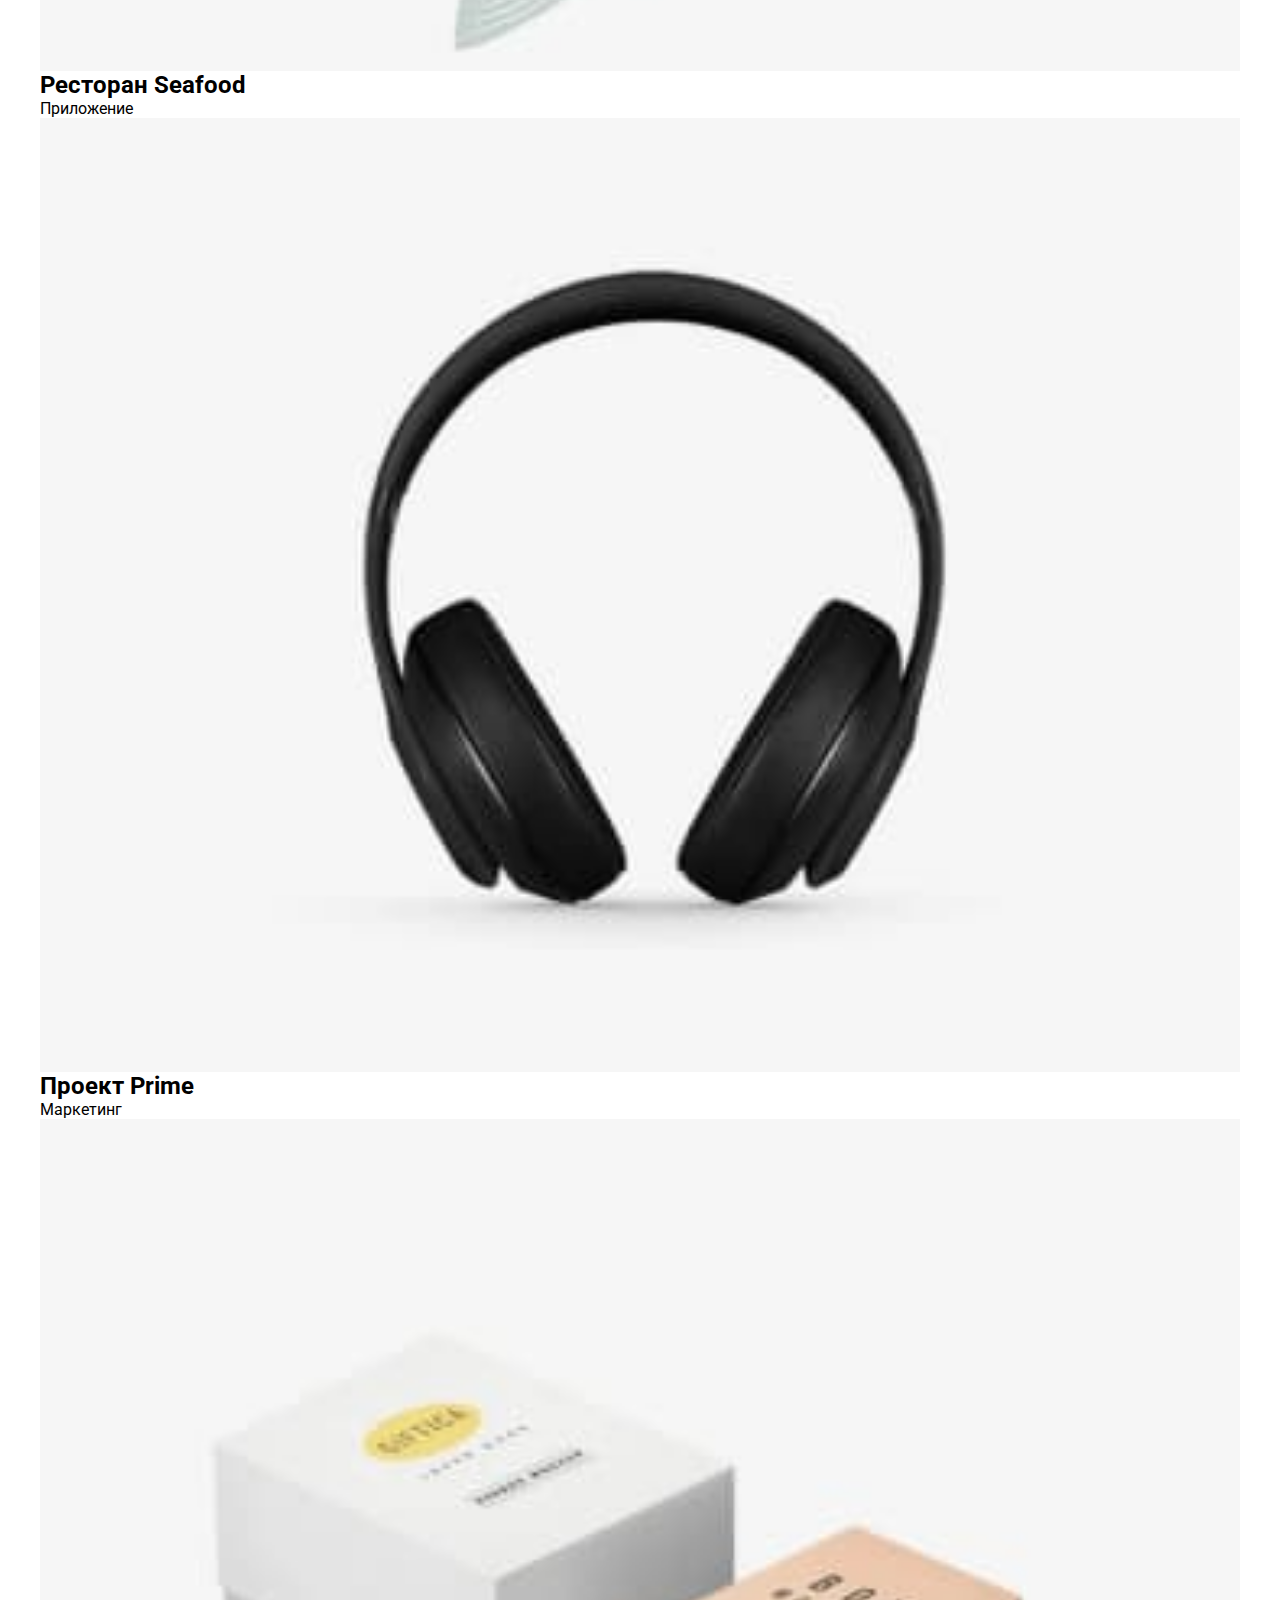
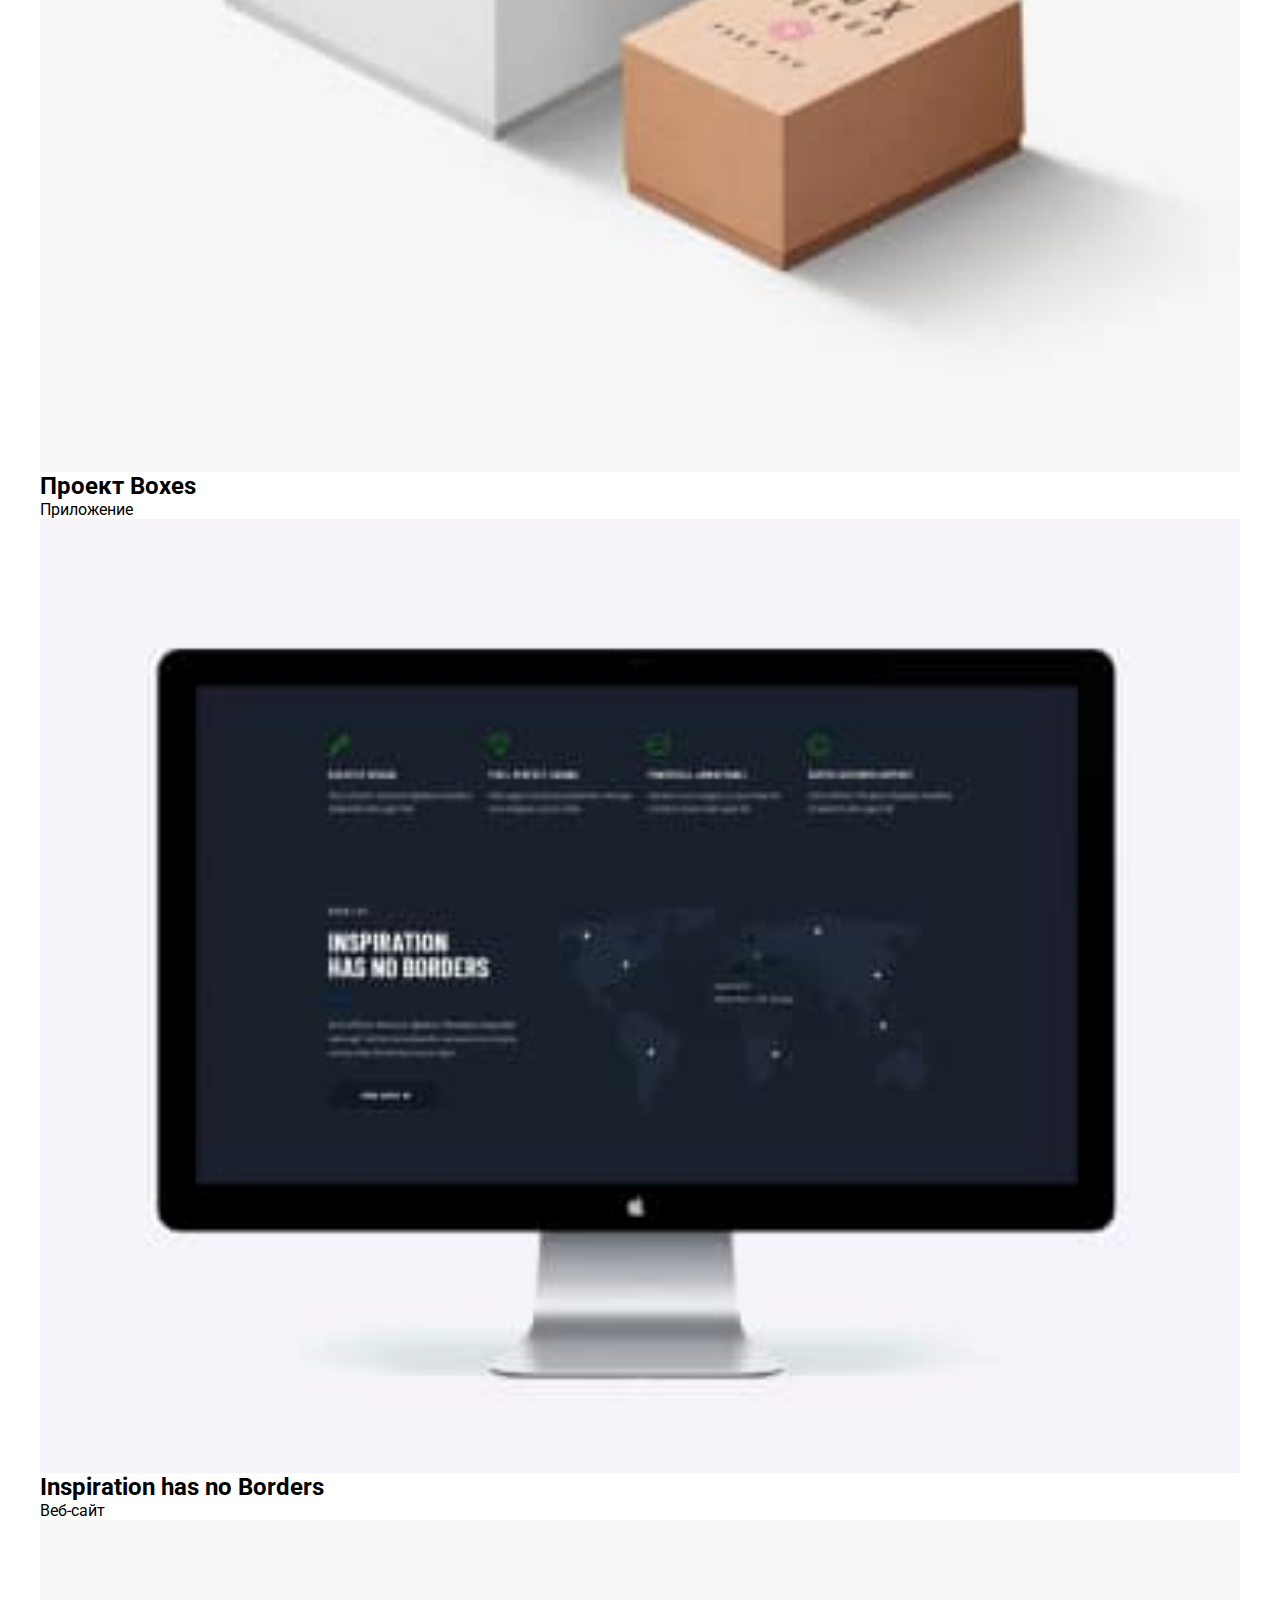
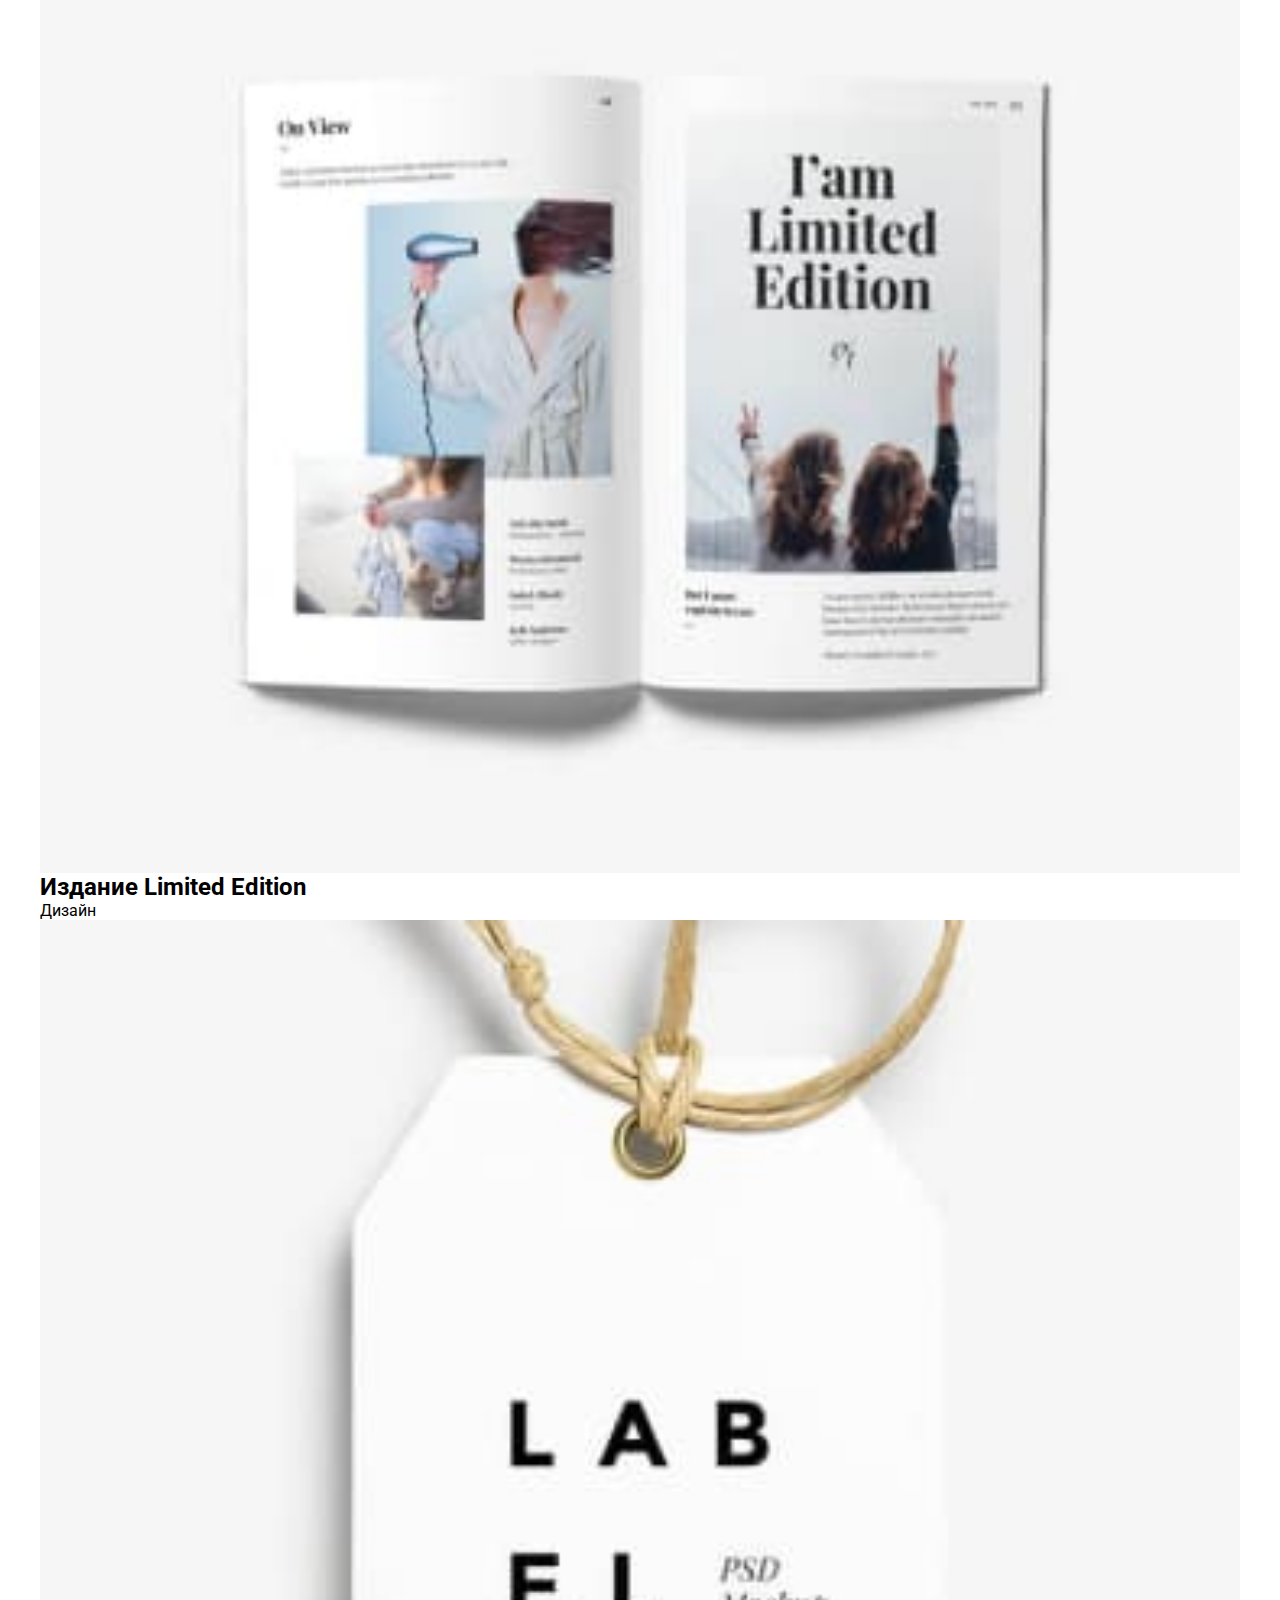
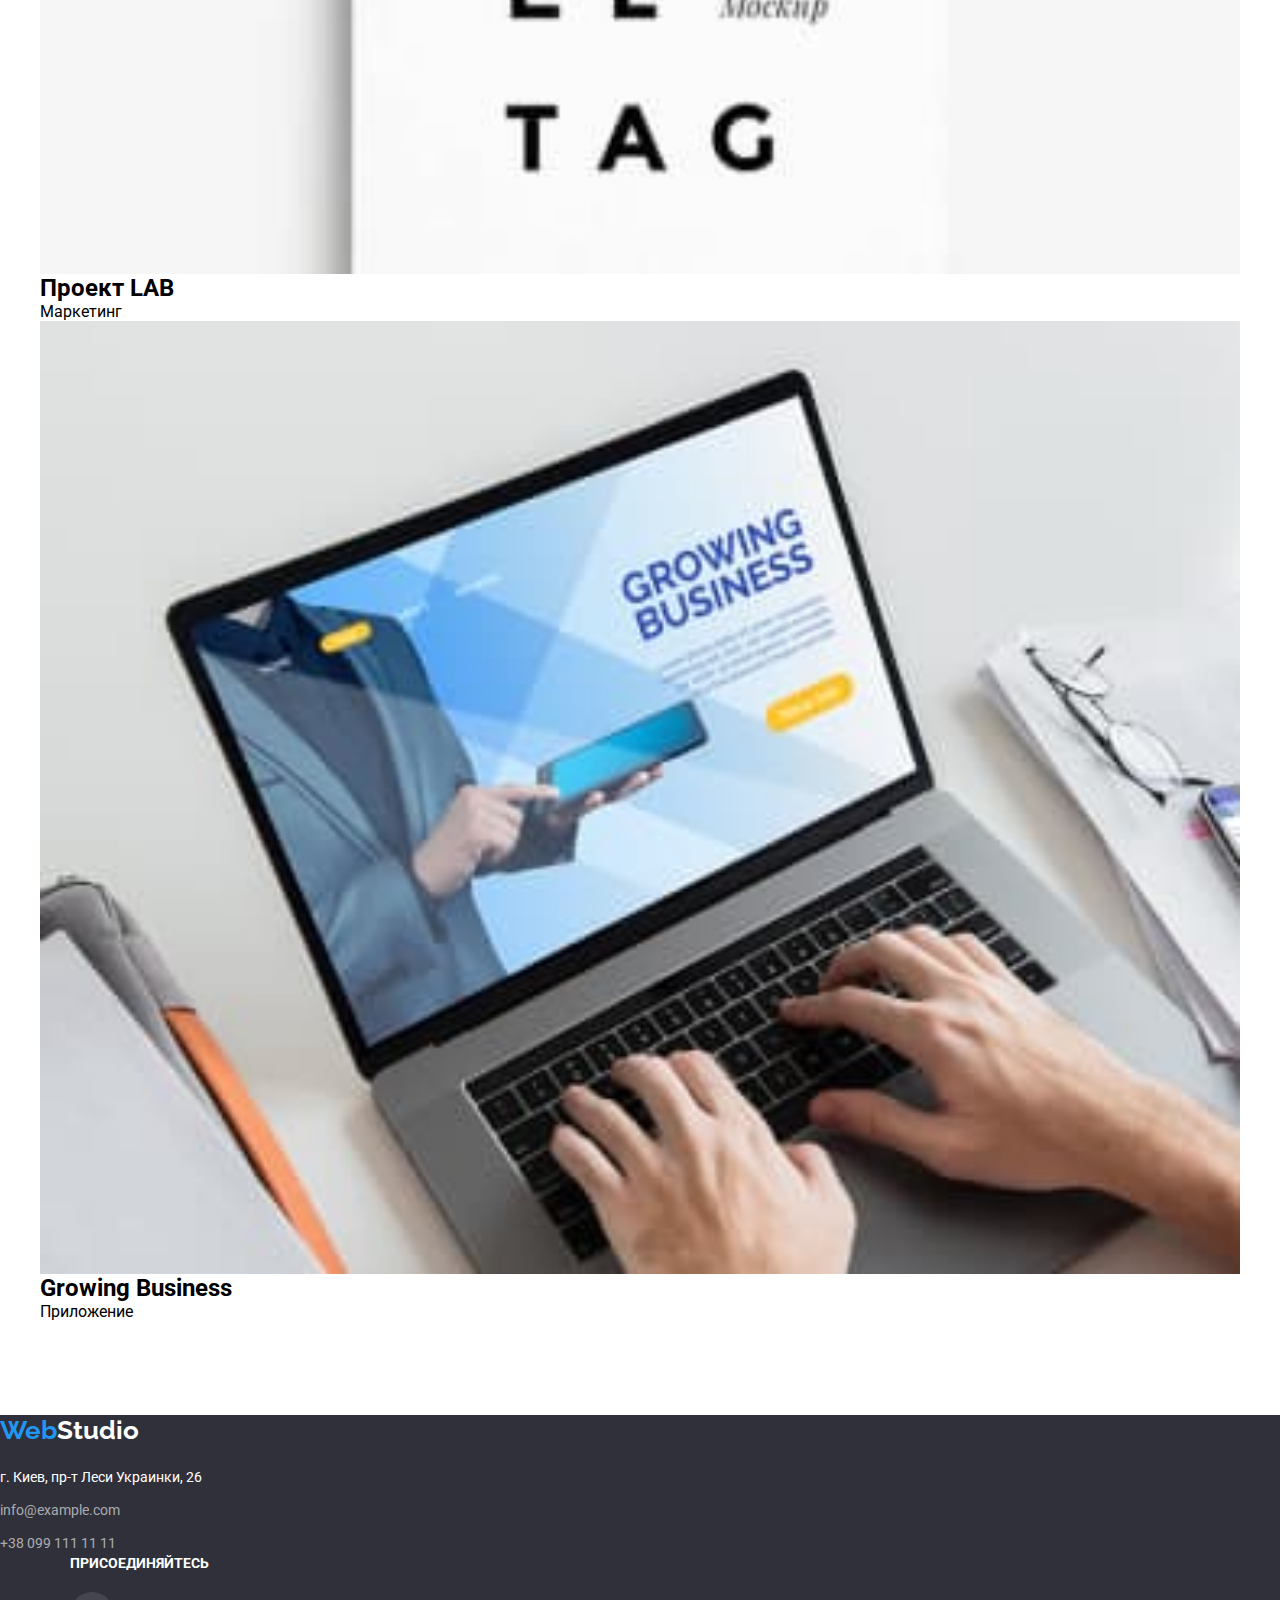
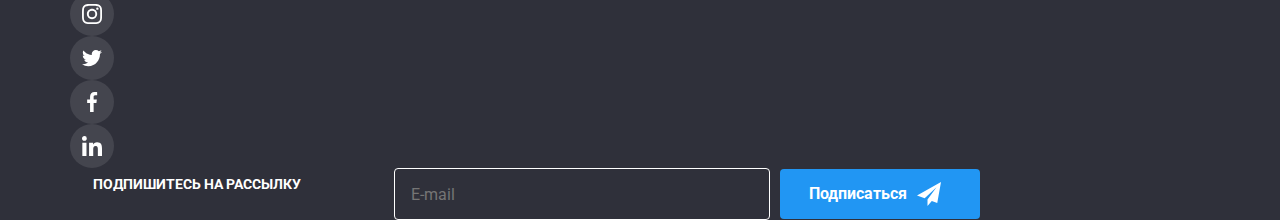
==== commit f1690568: "Update portfolio.html" ====
--- a/portfolio.html
+++ b/portfolio.html
@@ -289,30 +289,30 @@
 
           <ul class="social-networks">
 
-            <li class="social-networks__elements">
-              <a class="social-networks__link--white">
-                 <svg class="social-networks__svg">
+            <li class="footer-social__elements">
+              <a class="footer-social__link">
+                 <svg class="footer-social__icon">
               <use href="./img/icons.svg#icon-instagram-2">
               </use>
             </svg></a></li>
 
-            <li class="social-networks__elements">
-              <a class="social-networks__link--white">
-                <svg class="social-networks__svg">
+            <li class="footer-social__elements">
+              <a class="footer-social__link">
+                <svg class="footer-social__icon">
               <use href="./img/icons.svg#icon-twitter-1">
               </use>
             </svg></a></li>
 
-            <li class="social-networks__elements">
-              <a class="social-networks__link--white">
-                <svg class="social-networks__svg">
+            <li class="footer-social__elements">
+              <a class="footer-social__link">
+                <svg class="footer-social__icon">
               <use href="./img/icons.svg#icon-facebook-1">
               </use>
             </svg></a></li>
 
-            <li class="social-networks__elements">
-              <a class="social-networks__link--white">
-                <svg class="social-networks__svg">
+            <li class="footer-social__elements">
+              <a class="footer-social__link">
+                <svg class="footer-social__icon">
               <use href="./img/icons.svg#icon-linkedin-1">
               </use>
             </svg></a></li>
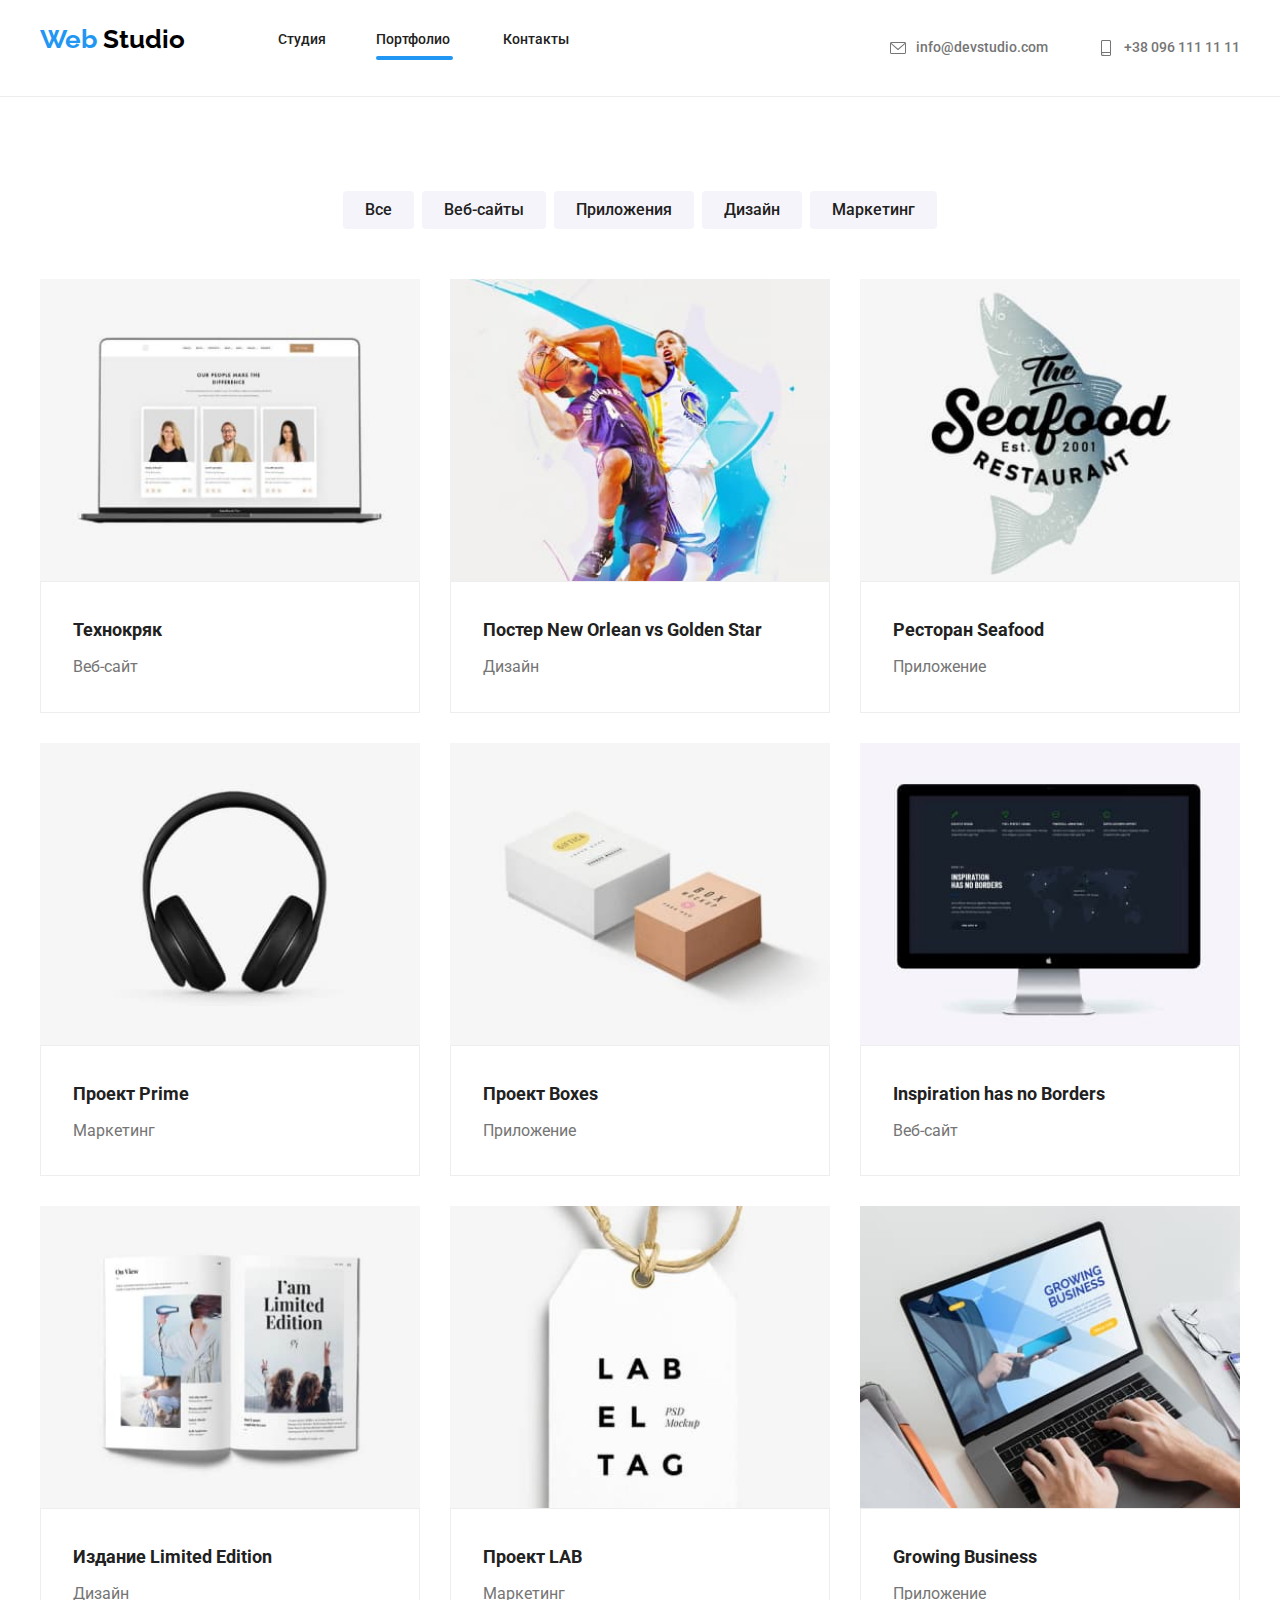
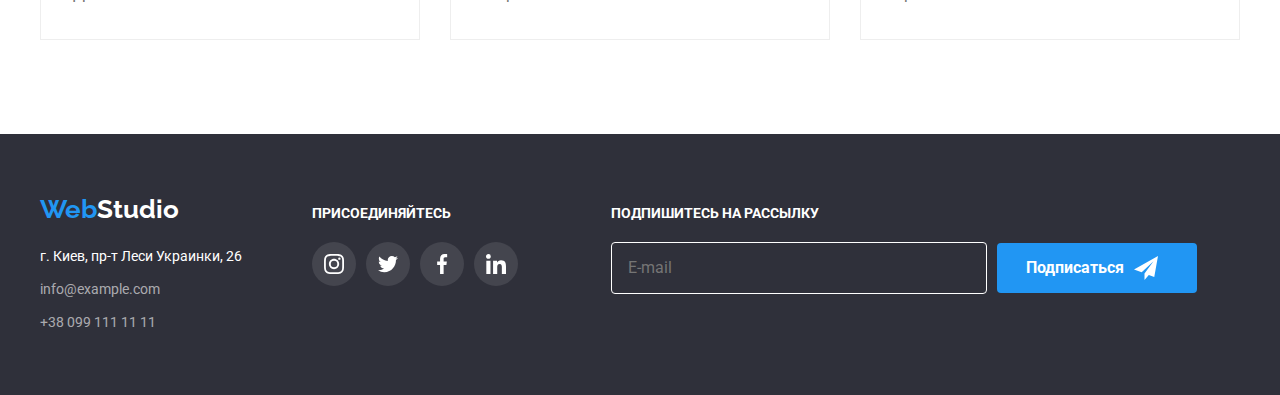
==== commit ad00232d: "Update portfolio.html" ====
--- a/portfolio.html
+++ b/portfolio.html
@@ -63,8 +63,8 @@
           <!-- КНОПКИ-->
 
           <ul class="filters__list">
+            
            <li class="filters__item">
-           
               <button class="filters__button" 
                type="button" > Все 
               </button> 
@@ -320,7 +320,7 @@
 
         </div>
 
-        <div class="page-footer__form">
+        <div class="page-footer__box">
           <h3 class="page-footer__text">Подпишитесь на рассылку</h3>
 
          <div class="page-footer__form">
--- a/css/main.css
+++ b/css/main.css
@@ -55,9 +55,11 @@
   -webkit-box-align: center;
       -ms-flex-align: center;
           align-items: center;
-  width: 1200px;
-  padding: 0 15px;
   background-color: #ffffff;
+  max-width: 1200px;
+  margin: auto;
+  padding-left: 15px;
+  padding-right: 15px;
 }
 
 .page-header--line {
@@ -854,7 +856,7 @@
   color: #2196f3;
 }
 
-.footer--container {
+.page-footer__container {
   display: -webkit-box;
   display: -ms-flexbox;
   display: flex;
@@ -863,6 +865,10 @@
           align-items: baseline;
   padding-top: 60px;
   padding-bottom: 60px;
+  max-width: 1200px;
+  margin: auto;
+  padding-left: 15px;
+  padding-right: 15px;
 }
 
 .address-box__street {
@@ -952,7 +958,7 @@
   transition: 250ms cubic-bezier(0.4, 0, 0.2, 1);
 }
 
-.footer-social__list {
+.social-networks {
   display: -webkit-box;
   display: -ms-flexbox;
   display: flex;
@@ -962,7 +968,7 @@
   margin-top: 16px;
 }
 
-.footer-social__list .footer-social__elements + .footer-social__elements {
+.social-networks .footer-social__elements + .footer-social__elements {
   margin-left: 10px;
 }
 
@@ -972,8 +978,17 @@
   fill: currentColor;
 }
 
+.page-footer__box {
+  margin-left: 93px;
+}
+
 .page-footer__form {
-  margin-left: 93px;
+  display: -webkit-box;
+  display: -ms-flexbox;
+  display: flex;
+  -webkit-box-align: center;
+      -ms-flex-align: center;
+          align-items: center;
 }
 
 .page-footer__text {
@@ -985,15 +1000,6 @@
   color: #ffffff;
   text-transform: uppercase;
   margin-bottom: 20px;
-}
-
-.page-footer__form {
-  display: -webkit-box;
-  display: -ms-flexbox;
-  display: flex;
-  -webkit-box-align: center;
-      -ms-flex-align: center;
-          align-items: center;
 }
 
 .page-footer__input {
@@ -1245,7 +1251,7 @@
   margin-bottom: 50px;
 }
 
-.filters__list__item {
+.filters__item {
   font-style: normal;
   font-weight: 500;
   font-size: 16px;
@@ -1287,7 +1293,7 @@
   transition: 250ms cubic-bezier(0.4, 0, 0.2, 1);
 }
 
-.card-filters {
+.progect-list {
   padding: 0;
   margin: 0;
   list-style: none;
@@ -1300,14 +1306,14 @@
   margin-left: -30px;
 }
 
-.card-filters__element {
+.progect__item {
   -ms-flex-preferred-size: calc(100% / 3 - 30px);
       flex-basis: calc(100% / 3 - 30px);
   margin-left: 30px;
   margin-top: 30px;
 }
 
-.card-filters__element:hover, .card-filters__element:focus {
+.progect__item:hover, .progect__item:focus {
   -webkit-box-shadow: 0px 1px 1px rgba(0, 0, 0, 0.12), 0px 4px 4px rgba(0, 0, 0, 0.6), 1px 4px 6px rgba(0, 0, 0, 0.16);
           box-shadow: 0px 1px 1px rgba(0, 0, 0, 0.12), 0px 4px 4px rgba(0, 0, 0, 0.6), 1px 4px 6px rgba(0, 0, 0, 0.16);
   -webkit-transition-property: -webkit-transform;
@@ -1318,12 +1324,12 @@
   transition: 250ms cubic-bezier(0.4, 0, 0.2, 1);
 }
 
-.card-filters__content {
+.progect-filters__content {
   padding: 30px 32px;
   border: 1px solid #EEEEEE;
 }
 
-.card-filters__content .card-filters__title {
+.progect-filters__content .progect-filters__title {
   font-style: normal;
   font-weight: 700;
   font-size: 18px;
@@ -1331,7 +1337,7 @@
   color: #212121;
 }
 
-.card-filters__content .card-filters__text {
+.progect-filters__content .progect-filters__text {
   font-style: normal;
   font-weight: 400;
   font-size: 16px;
@@ -1340,16 +1346,16 @@
   margin-top: 4px;
 }
 
-.card-filters__link {
+.progect__link {
   border-radius: 5px;
 }
 
-.card-filters__thumb {
+.progect__thumb {
   position: relative;
   overflow: hidden;
 }
 
-.card-filters__overlay {
+.progect-filters__overlay {
   position: absolute;
   top: 0;
   right: 0;
@@ -1366,7 +1372,7 @@
   transition: 250ms cubic-bezier(0.4, 0, 0.2, 1);
 }
 
-.card-filters__actionstext {
+.progect-filters__actionstext {
   font-style: normal;
   font-weight: 400px;
   font-size: 18px;
@@ -1376,8 +1382,8 @@
   padding: 63px 24px;
 }
 
-.card-filters__link:hover .card-filters__overlay,
-.card-filters__link:focus .card-filters__overlay {
+.progect__link:hover .progect-filters__overlay,
+.progect__link:focus .progect-filters__overlay {
   -webkit-transform: translateY(0);
           transform: translateY(0);
   opacity: 1;
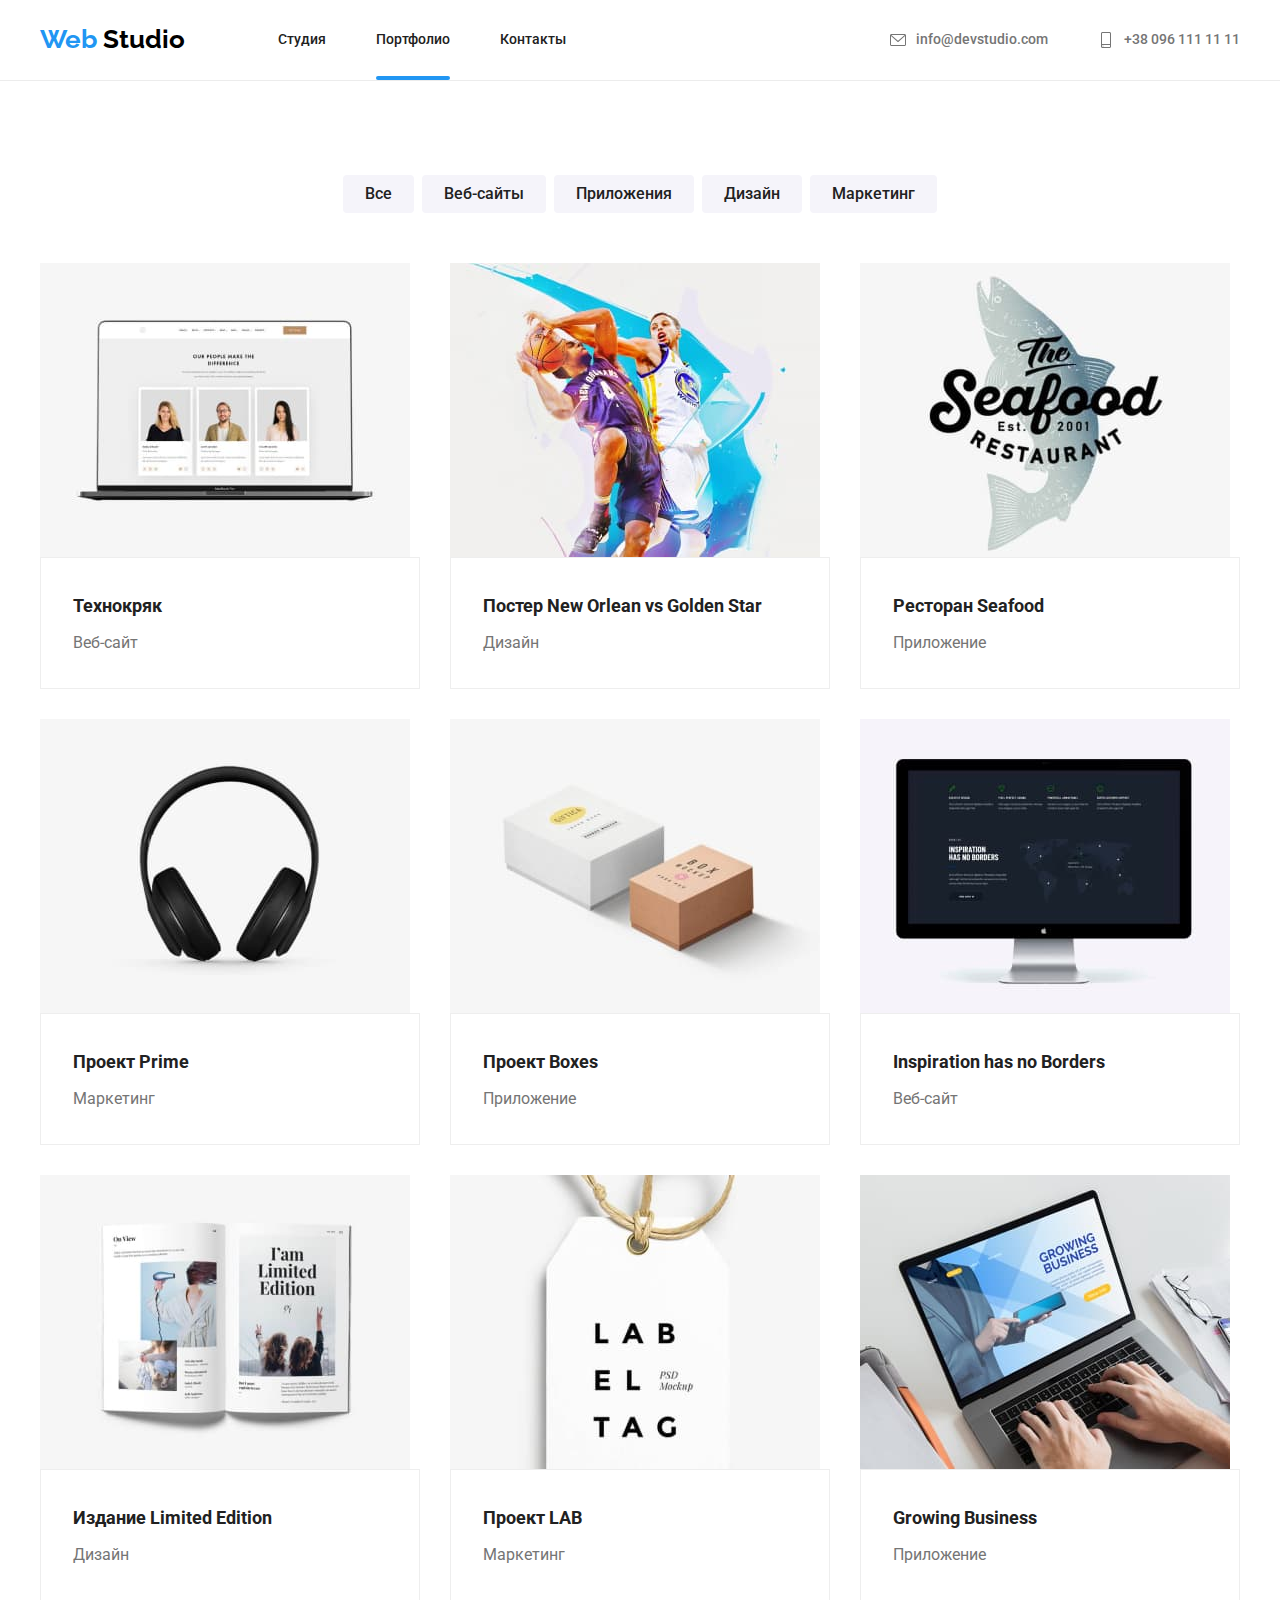
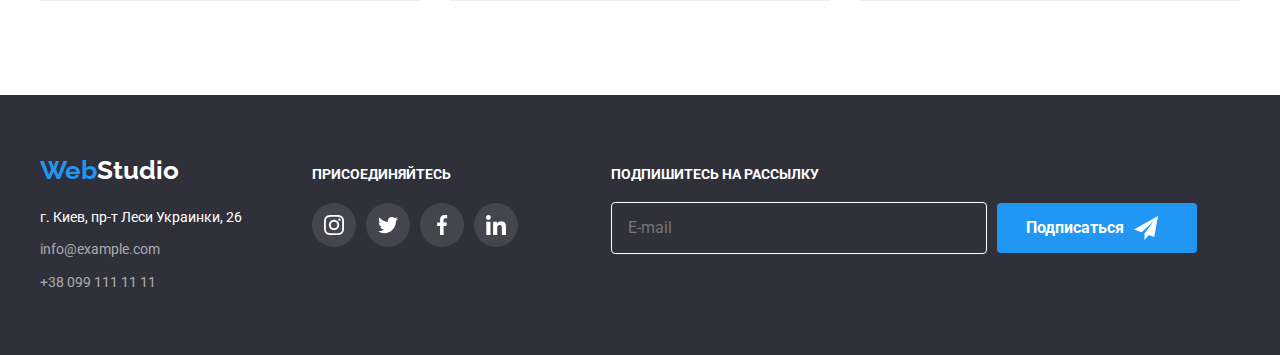
==== commit 6d100148: "Update portfolio.html" ====
--- a/portfolio.html
+++ b/portfolio.html
@@ -121,11 +121,14 @@
               <li class="progect__item">
   
                  <a class="progect__link">
-                  <div class="progect__thumb__thumb">
+                  <div class="progect__thumb">
                     <img 
                      src="./img/img9.jpg" 
                      alt="Фото постера з двома баскетболістами" 
                      >
+                     <div class="progect-filters__overlay">
+                      <p class="progect-filters__actionstext"> Технокряк это современная площадка распространения коронавируса. Компании используют эту платформу для цифрового шпионажа и атак на защищённые сервера конкурентов.</p>
+                    </div>
                    </div>
                    <div class="progect-filters__content">
                     <h2 class="progect-filters__title">Постер New Orlean vs Golden Star</h2>
@@ -142,6 +145,9 @@
                      src="./img/img10.jpg"
                      alt="Фото логотипу рестрану Seafood"
                      >
+                     <div class="progect-filters__overlay">
+                      <p class="progect-filters__actionstext"> Технокряк это современная площадка распространения коронавируса. Компании используют эту платформу для цифрового шпионажа и атак на защищённые сервера конкурентов.</p>
+                    </div>
                    </div>
                    <div class="progect-filters__content">
                     <h2 class="progect-filters__title">Ресторан Seafood</h2>
@@ -158,6 +164,9 @@
                      src="./img/img11.jpg"
                      alt="На фото відображені навушники" 
                      > 
+                     <div class="progect-filters__overlay">
+                      <p class="progect-filters__actionstext"> Технокряк это современная площадка распространения коронавируса. Компании используют эту платформу для цифрового шпионажа и атак на защищённые сервера конкурентов.</p>
+                    </div>
                   </div>
                   <div class="progect-filters__content">
                     <h2 class="progect-filters__title">Проект Prime</h2>
@@ -174,6 +183,9 @@
                      src="./img/img12.jpg" 
                      alt="На фото відображені дві коробки"
                      >
+                     <div class="progect-filters__overlay">
+                      <p class="progect-filters__actionstext"> Технокряк это современная площадка распространения коронавируса. Компании используют эту платформу для цифрового шпионажа и атак на защищённые сервера конкурентов.</p>
+                    </div>
                   </div> 
                   <div class="progect-filters__content">
                     <h2 class="progect-filters__title">Проект Boxes</h2>
@@ -190,6 +202,9 @@
                      src="./img/img13.jpg" 
                      alt="На фото відображений екран компютера"
                      >
+                     <div class="progect-filters__overlay">
+                      <p class="progect-filters__actionstext"> Технокряк это современная площадка распространения коронавируса. Компании используют эту платформу для цифрового шпионажа и атак на защищённые сервера конкурентов.</p>
+                    </div>
                   </div>
                   <div class="progect-filters__content">
                     <h2 class="progect-filters__title">Inspiration has no Borders</h2>
@@ -206,6 +221,9 @@
                      src="./img/img14.jpg" 
                      alt="На фото відображені сторінки журналу" 
                      >
+                     <div class="progect-filters__overlay">
+                      <p class="progect-filters__actionstext"> Технокряк это современная площадка распространения коронавируса. Компании используют эту платформу для цифрового шпионажа и атак на защищённые сервера конкурентов.</p>
+                    </div>
                   </div> 
                   
                  <div class="progect-filters__content">
@@ -223,6 +241,9 @@
                   src="./img/img15.jpg" 
                   alt="На фото відображена картонова бірка" 
                   >
+                  <div class="progect-filters__overlay">
+                    <p class="progect-filters__actionstext"> Технокряк это современная площадка распространения коронавируса. Компании используют эту платформу для цифрового шпионажа и атак на защищённые сервера конкурентов.</p>
+                  </div>
                   </div>
                   <div class="progect-filters__content">
                     <h2 class="progect-filters__title">Проект LAB</h2>
@@ -239,6 +260,9 @@
                        src="./img/img16.jpg"
                        alt="На фото відображений ноутбук" 
                        >
+                       <div class="progect-filters__overlay">
+                        <p class="progect-filters__actionstext"> Технокряк это современная площадка распространения коронавируса. Компании используют эту платформу для цифрового шпионажа и атак на защищённые сервера конкурентов.</p>
+                      </div>
                     </div>
                     <div class="progect-filters__content">
                       <h2 class="progect-filters__title">Growing Business</h2>
--- a/css/main.css
+++ b/css/main.css
@@ -13,7 +13,7 @@
 
 img {
   display: block;
-  width: 100%;
+  max-width: 100%;
   height: auto;
 }
 
@@ -147,19 +147,15 @@
   transition: 250ms cubic-bezier(0.4, 0, 0.2, 1);
 }
 
-.set-pages__links {
-  position: relative;
-}
-
 .set-pages__links--current::after {
-  position: relative;
   content: "";
+  position: absolute;
   left: 0;
   bottom: 0;
   display: inline-block;
   width: 100%;
   height: 4px;
-  background-color: #2196f3;
+  background-color: var(--blue-active);
   border-radius: 2px;
 }
 
@@ -598,7 +594,11 @@
   color: #757575;
 }
 
-.our-work__container {
+.our-work__divcontainer {
+  max-width: 1200px;
+  margin: auto;
+  padding-left: 15px;
+  padding-right: 15px;
   padding-bottom: 94px;
 }
 
@@ -635,7 +635,7 @@
 .our-work__box {
   position: absolute;
   bottom: 0;
-  width: 100%;
+  width: 370px;
   padding-top: 27px;
   padding-bottom: 27px;
   background-color: rgba(47, 48, 58, 0.8);
@@ -1172,7 +1172,7 @@
 }
 
 .set-pages__links--current::after {
-  position: relative;
+  position: absolute;
   content: "";
   left: 0;
   bottom: 0;
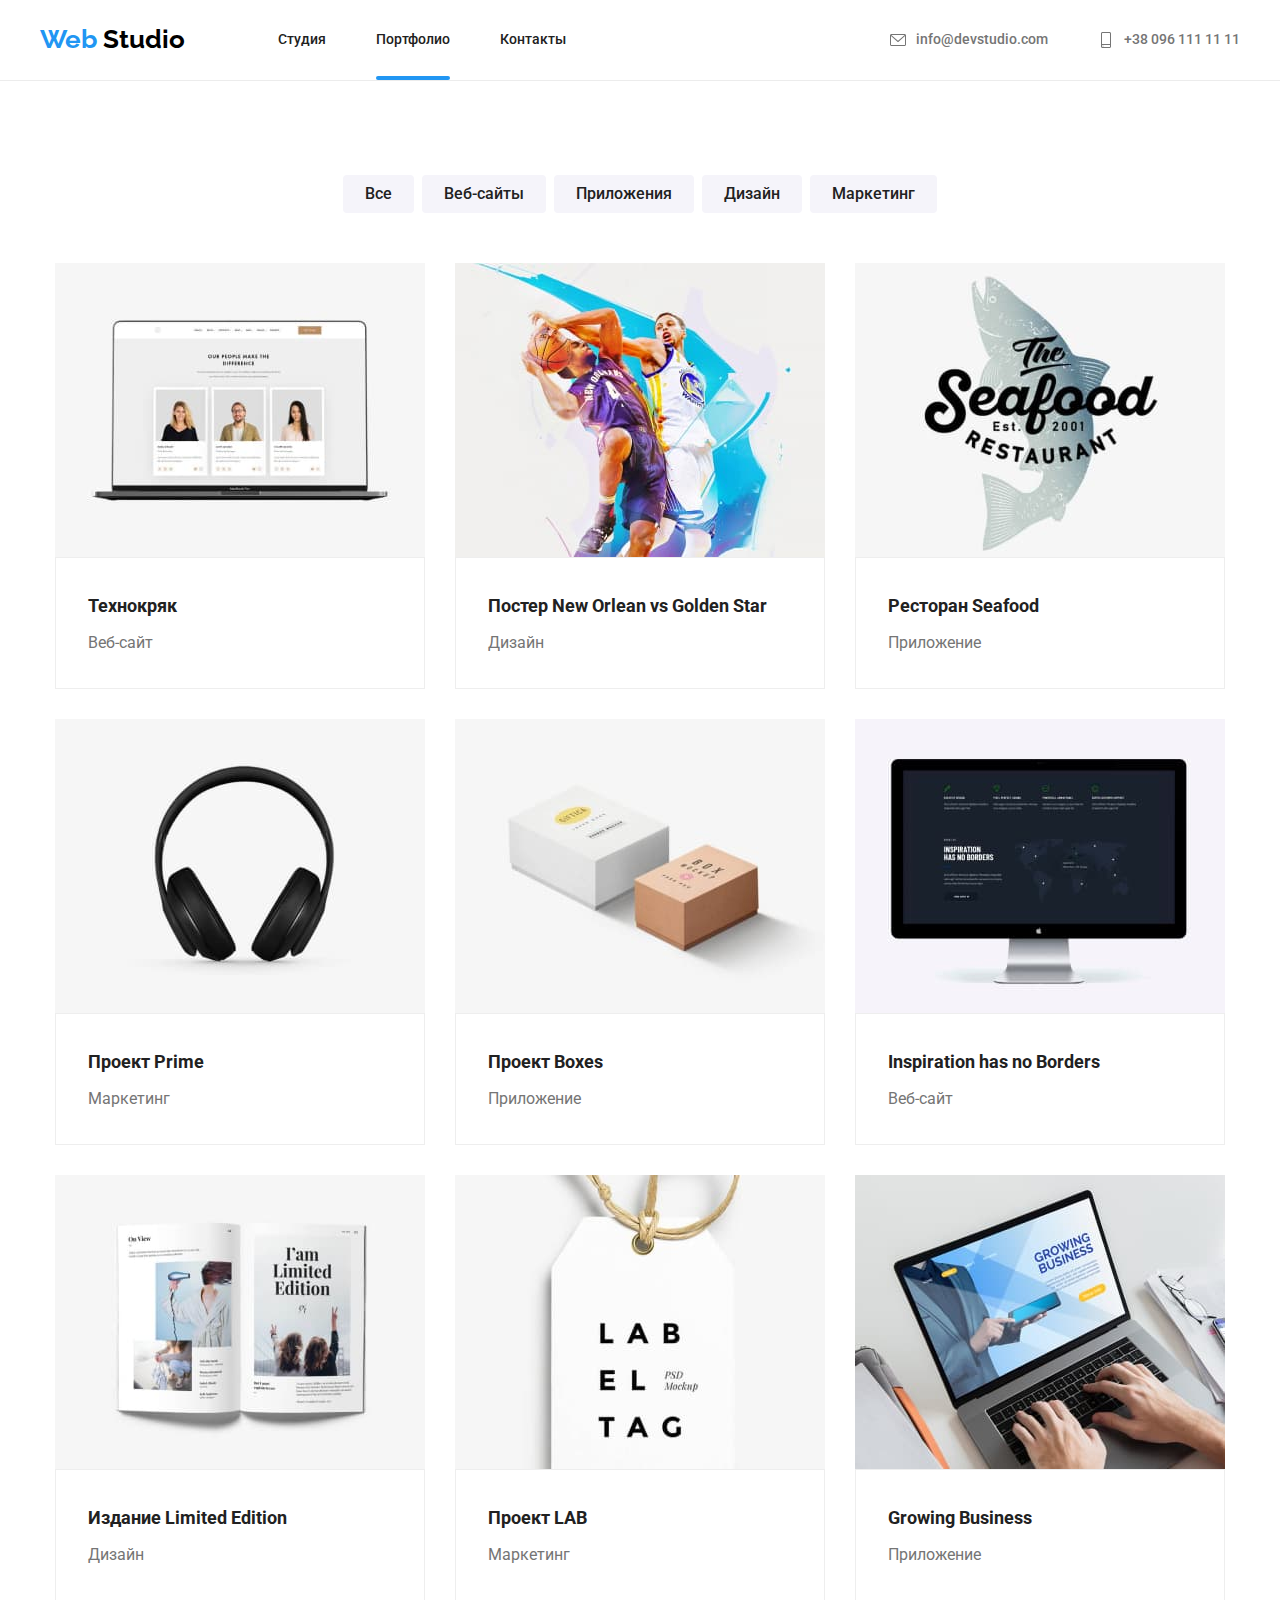
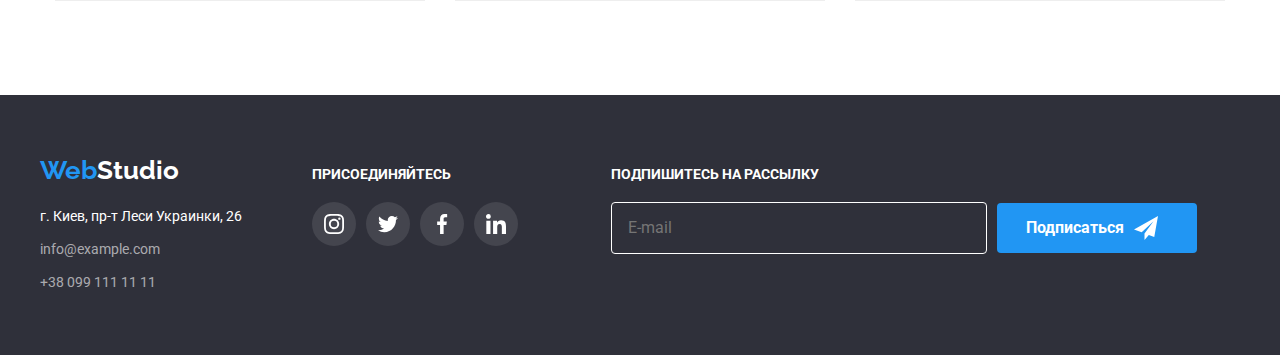
==== commit 009260d7: "Update portfolio.html" ====
--- a/portfolio.html
+++ b/portfolio.html
@@ -16,7 +16,7 @@
             <span class="page-header__logo-accent"> Web</span>
             Studio </a>
 
-          <ul class="set-pages list">
+          <ul class="set-pages__list">
 
             <li class="set-pages__item">
                <a class="set-pages__links"
@@ -36,7 +36,7 @@
 
         </nav>
 
-          <ul class="contact-links list">
+          <ul class="contact-links__list">
 
             <li class="contact-links__item">
               <a class="contact-links__link" href="mailto:info@devstudio.com">
@@ -111,9 +111,9 @@
                        <p class="progect-filters__actionstext"> Технокряк это современная площадка распространения коронавируса. Компании используют эту платформу для цифрового шпионажа и атак на защищённые сервера конкурентов.</p>
                      </div>
                   </div>
-                  <div class="progect-filters__content">
-                    <h2 class="progect-filters__title">Технокряк</h2>
-                    <p class="progect-filters__text">Веб-сайт</p>
+                  <div class="progect__box">
+                    <h2 class="progect__title">Технокряк</h2>
+                    <p class="progect__text">Веб-сайт</p>
                  </div>
                 </a>
               </li>
@@ -130,9 +130,9 @@
                       <p class="progect-filters__actionstext"> Технокряк это современная площадка распространения коронавируса. Компании используют эту платформу для цифрового шпионажа и атак на защищённые сервера конкурентов.</p>
                     </div>
                    </div>
-                   <div class="progect-filters__content">
-                    <h2 class="progect-filters__title">Постер New Orlean vs Golden Star</h2>
-                    <p class="progect-filters__text">Дизайн</p>
+                   <div class="progect__box">
+                    <h2 class="progect__title">Постер New Orlean vs Golden Star</h2>
+                    <p class="progect__text">Дизайн</p>
                   </div>
                  </a>
               </li>
@@ -149,9 +149,9 @@
                       <p class="progect-filters__actionstext"> Технокряк это современная площадка распространения коронавируса. Компании используют эту платформу для цифрового шпионажа и атак на защищённые сервера конкурентов.</p>
                     </div>
                    </div>
-                   <div class="progect-filters__content">
-                    <h2 class="progect-filters__title">Ресторан Seafood</h2>
-                    <p class="progect-filters__text">Приложение</p>
+                   <div class="progect__box">
+                    <h2 class="progect__title">Ресторан Seafood</h2>
+                    <p class="progect__text">Приложение</p>
                   </div>
                  </a>
               </li>
@@ -168,9 +168,9 @@
                       <p class="progect-filters__actionstext"> Технокряк это современная площадка распространения коронавируса. Компании используют эту платформу для цифрового шпионажа и атак на защищённые сервера конкурентов.</p>
                     </div>
                   </div>
-                  <div class="progect-filters__content">
-                    <h2 class="progect-filters__title">Проект Prime</h2>
-                  <p class="progect-filters__text">Маркетинг</p>
+                  <div class="progect__box">
+                    <h2 class="progect__title">Проект Prime</h2>
+                  <p class="progect__text">Маркетинг</p>
                   </div>
                 </a>
               </li>
@@ -187,9 +187,9 @@
                       <p class="progect-filters__actionstext"> Технокряк это современная площадка распространения коронавируса. Компании используют эту платформу для цифрового шпионажа и атак на защищённые сервера конкурентов.</p>
                     </div>
                   </div> 
-                  <div class="progect-filters__content">
-                    <h2 class="progect-filters__title">Проект Boxes</h2>
-                  <p class="progect-filters__text" >Приложение</p>
+                  <div class="progect__box">
+                    <h2 class="progect__title">Проект Boxes</h2>
+                  <p class="progect__text" >Приложение</p>
                   </div>
                 </a>
               </li>
@@ -206,9 +206,9 @@
                       <p class="progect-filters__actionstext"> Технокряк это современная площадка распространения коронавируса. Компании используют эту платформу для цифрового шпионажа и атак на защищённые сервера конкурентов.</p>
                     </div>
                   </div>
-                  <div class="progect-filters__content">
-                    <h2 class="progect-filters__title">Inspiration has no Borders</h2>
-                    <p class="progect-filters__text">Веб-сайт</p>
+                  <div class="progect__box">
+                    <h2 class="progect__title">Inspiration has no Borders</h2>
+                    <p class="progect__text">Веб-сайт</p>
                   </div>
                 </a>
               </li>
@@ -226,9 +226,9 @@
                     </div>
                   </div> 
                   
-                 <div class="progect-filters__content">
-                  <h2 class="progect-filters__title">Издание Limited Edition</h2>
-                  <p class="progect-filters__text">Дизайн</p>
+                 <div class="progect__box">
+                  <h2 class="progect__title">Издание Limited Edition</h2>
+                  <p class="progect__text">Дизайн</p>
                  </div>
                 </a>
               </li>
@@ -245,9 +245,9 @@
                     <p class="progect-filters__actionstext"> Технокряк это современная площадка распространения коронавируса. Компании используют эту платформу для цифрового шпионажа и атак на защищённые сервера конкурентов.</p>
                   </div>
                   </div>
-                  <div class="progect-filters__content">
-                    <h2 class="progect-filters__title">Проект LAB</h2>
-                    <p class="progect-filters__text" >Маркетинг</p>
+                  <div class="progect__box">
+                    <h2 class="progect__title">Проект LAB</h2>
+                    <p class="progect__text" >Маркетинг</p>
                   </div>
                 </a>
               </li>
@@ -264,9 +264,9 @@
                         <p class="progect-filters__actionstext"> Технокряк это современная площадка распространения коронавируса. Компании используют эту платформу для цифрового шпионажа и атак на защищённые сервера конкурентов.</p>
                       </div>
                     </div>
-                    <div class="progect-filters__content">
-                      <h2 class="progect-filters__title">Growing Business</h2>
-                    <p class="progect-filters__text" >Приложение</p>
+                    <div class="progect__box">
+                      <h2 class="progect__title">Growing Business</h2>
+                    <p class="progect__text" >Приложение</p>
                     </div>
                  </a>
               </li>
--- a/css/main.css
+++ b/css/main.css
@@ -99,7 +99,7 @@
   margin-bottom: 20px;
 }
 
-.set-pages {
+.set-pages__list {
   display: -webkit-box;
   display: -ms-flexbox;
   display: flex;
@@ -110,11 +110,11 @@
   line-height: 1.14;
 }
 
-.set-pages__item + .set-pages__item {
+.set-pages__list__item + .set-pages__list__item {
   margin-left: 50px;
 }
 
-.set-pages__links {
+.set-pages__list__links {
   display: block;
   padding-top: 32px;
   padding-bottom: 32px;
@@ -129,7 +129,7 @@
           align-items: center;
 }
 
-.set-pages--current {
+.set-pages__list--current {
   color: #2196f3;
 }
 
@@ -159,7 +159,7 @@
   border-radius: 2px;
 }
 
-.contact-links {
+.contact-links__list {
   font-style: normal;
   font-weight: 500;
   font-size: 14px;
@@ -173,7 +173,7 @@
           align-items: center;
 }
 
-.contact-links__link {
+.contact-links__list__link {
   display: -webkit-box;
   display: -ms-flexbox;
   display: flex;
@@ -183,7 +183,7 @@
   color: #757575;
 }
 
-.contact-links__link:hover, .contact-links__link:focus {
+.contact-links__list__link:hover, .contact-links__list__link:focus {
   color: #2196f3;
   -webkit-transition-property: -webkit-transform;
   transition-property: -webkit-transform;
@@ -193,7 +193,7 @@
   transition: 250ms cubic-bezier(0.4, 0, 0.2, 1);
 }
 
-.contact-links__item + .contact-links__item {
+.contact-links__list__item + .contact-links__list__item {
   margin-left: 50px;
 }
 
@@ -594,7 +594,7 @@
   color: #757575;
 }
 
-.our-work__divcontainer {
+.our-work__container {
   max-width: 1200px;
   margin: auto;
   padding-left: 15px;
@@ -778,12 +778,12 @@
   fill: currentColor;
 }
 
-.container--our-customers {
+.container--customers {
   padding-top: 94px;
   padding-bottom: 94px;
 }
 
-.our-cust-title {
+.customers-title {
   font-style: normal;
   font-weight: 700;
   font-size: 36px;
@@ -793,7 +793,7 @@
   margin-bottom: 50px;
 }
 
-.customer-list {
+.customer__list {
   display: -webkit-box;
   display: -ms-flexbox;
   display: flex;
@@ -807,11 +807,11 @@
   padding: 0;
 }
 
-.customer-list .customer-list__element + .customer-list__element {
+.customer__list .customer__item + .customer__item {
   margin-left: 30px;
 }
 
-.customer-list__link {
+.customer__link {
   display: -webkit-box;
   display: -ms-flexbox;
   display: flex;
@@ -828,7 +828,7 @@
   border-radius: 4px;
 }
 
-.customer-list__link:hover, .customer-list__link:focus {
+.customer__link:hover, .customer__link:focus {
   fill: #2196f3;
   border: 1px solid #2196f3;
   -webkit-transition-property: -webkit-transform;
@@ -1324,12 +1324,12 @@
   transition: 250ms cubic-bezier(0.4, 0, 0.2, 1);
 }
 
-.progect-filters__content {
+.progect__box {
   padding: 30px 32px;
   border: 1px solid #EEEEEE;
 }
 
-.progect-filters__content .progect-filters__title {
+.progect__box .progect__title {
   font-style: normal;
   font-weight: 700;
   font-size: 18px;
@@ -1337,7 +1337,7 @@
   color: #212121;
 }
 
-.progect-filters__content .progect-filters__text {
+.progect__box .progect__text {
   font-style: normal;
   font-weight: 400;
   font-size: 16px;
